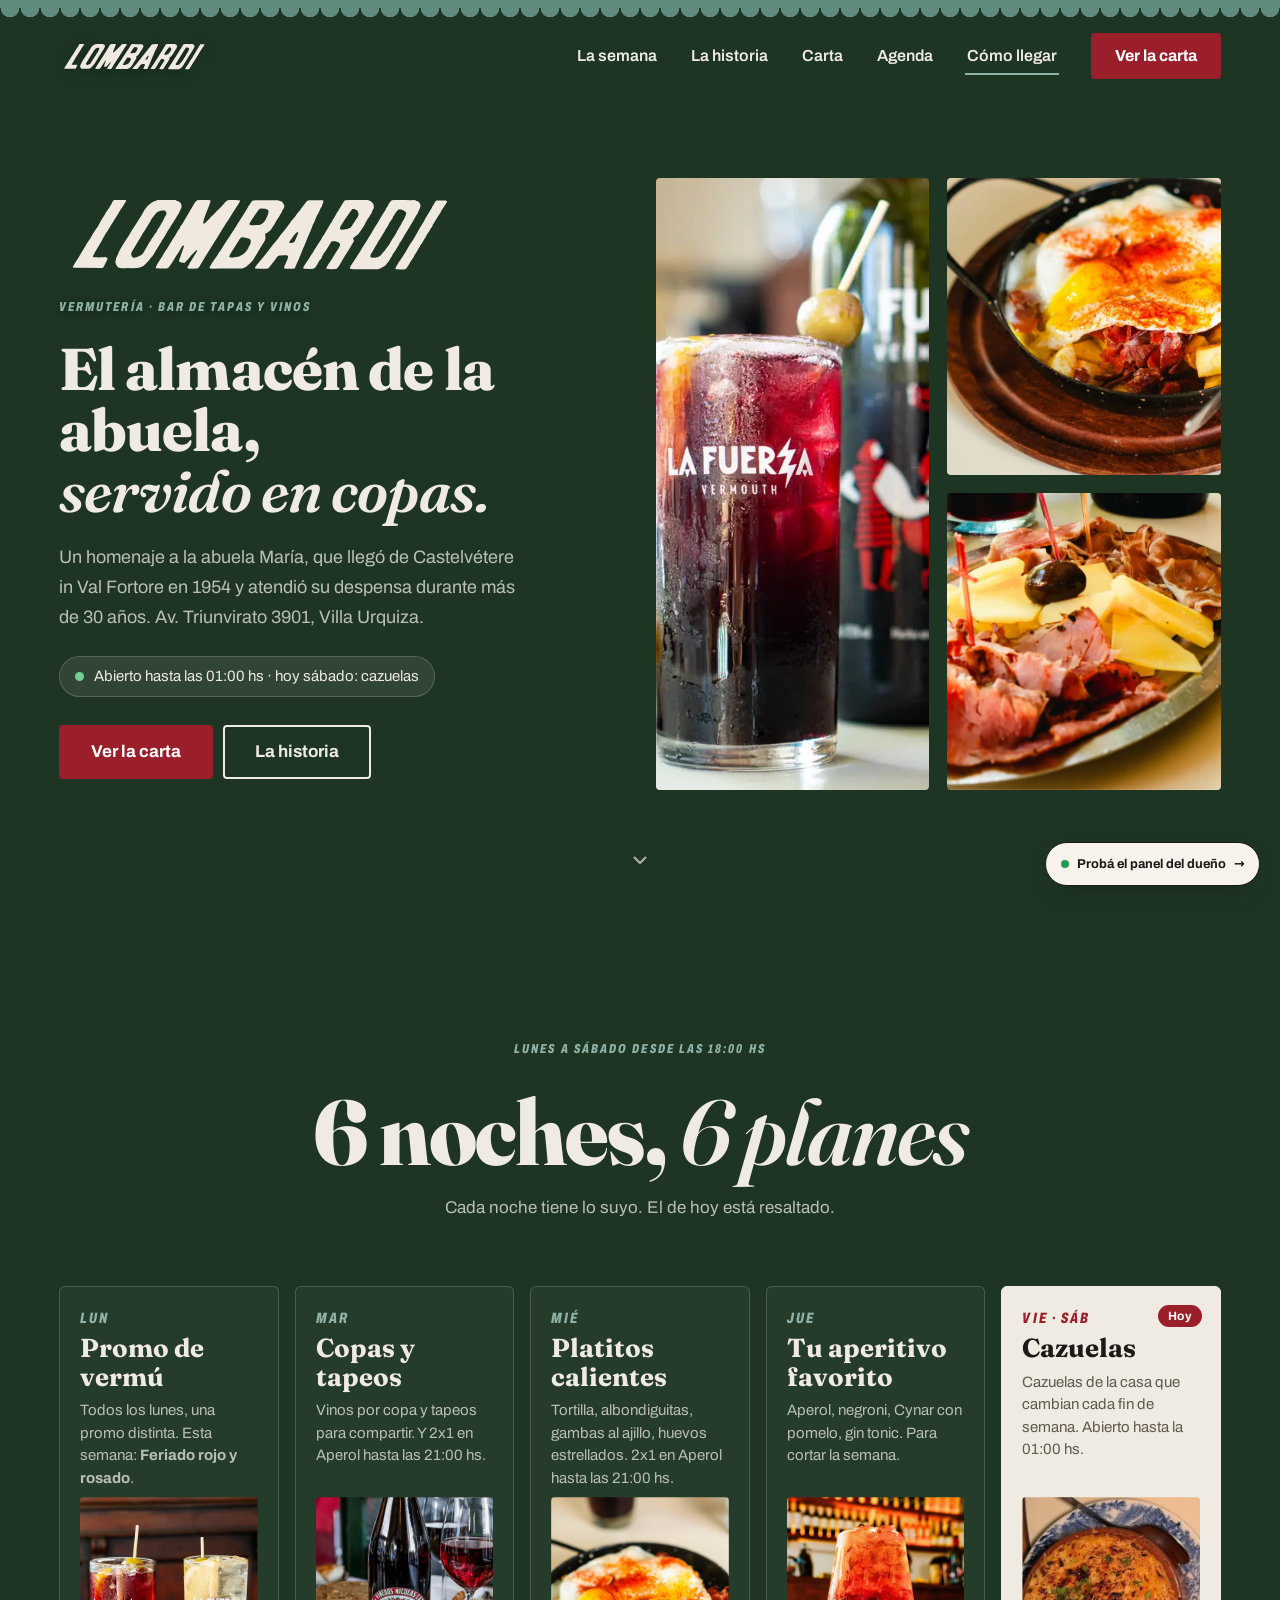
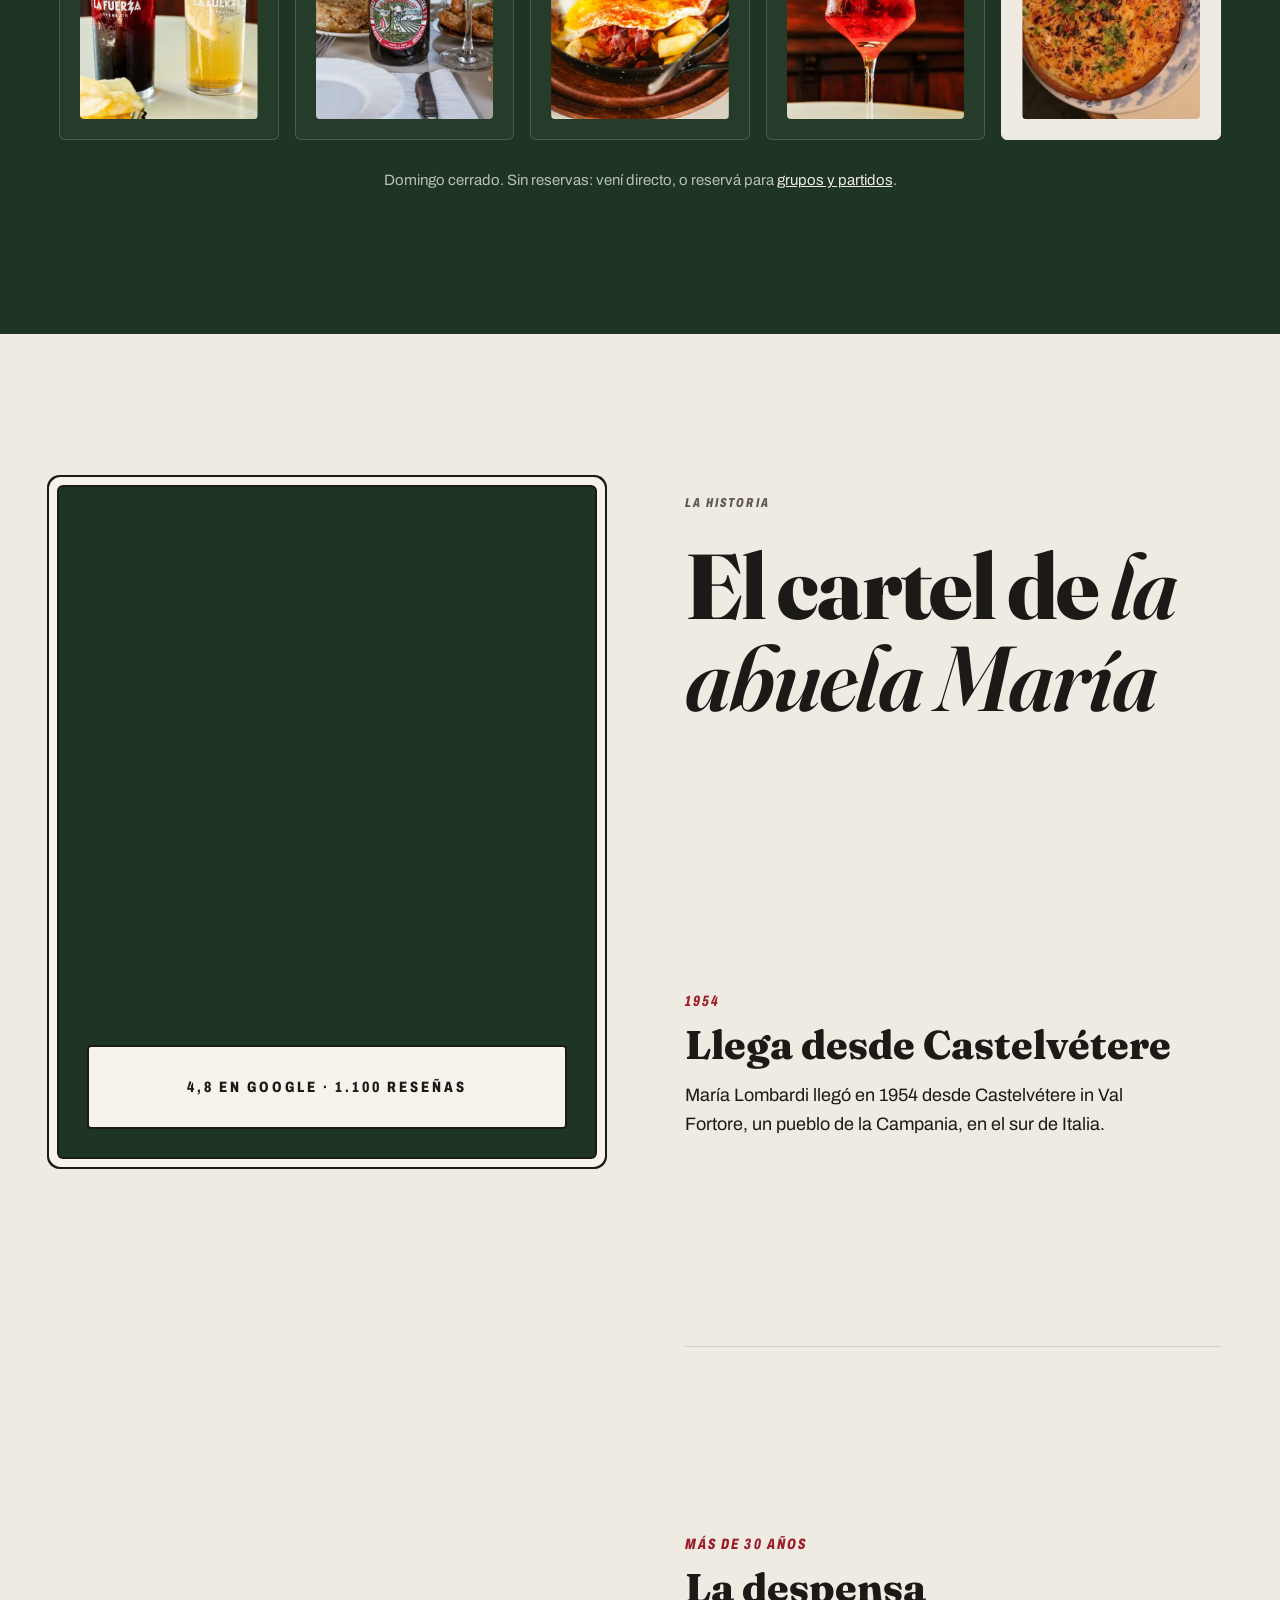
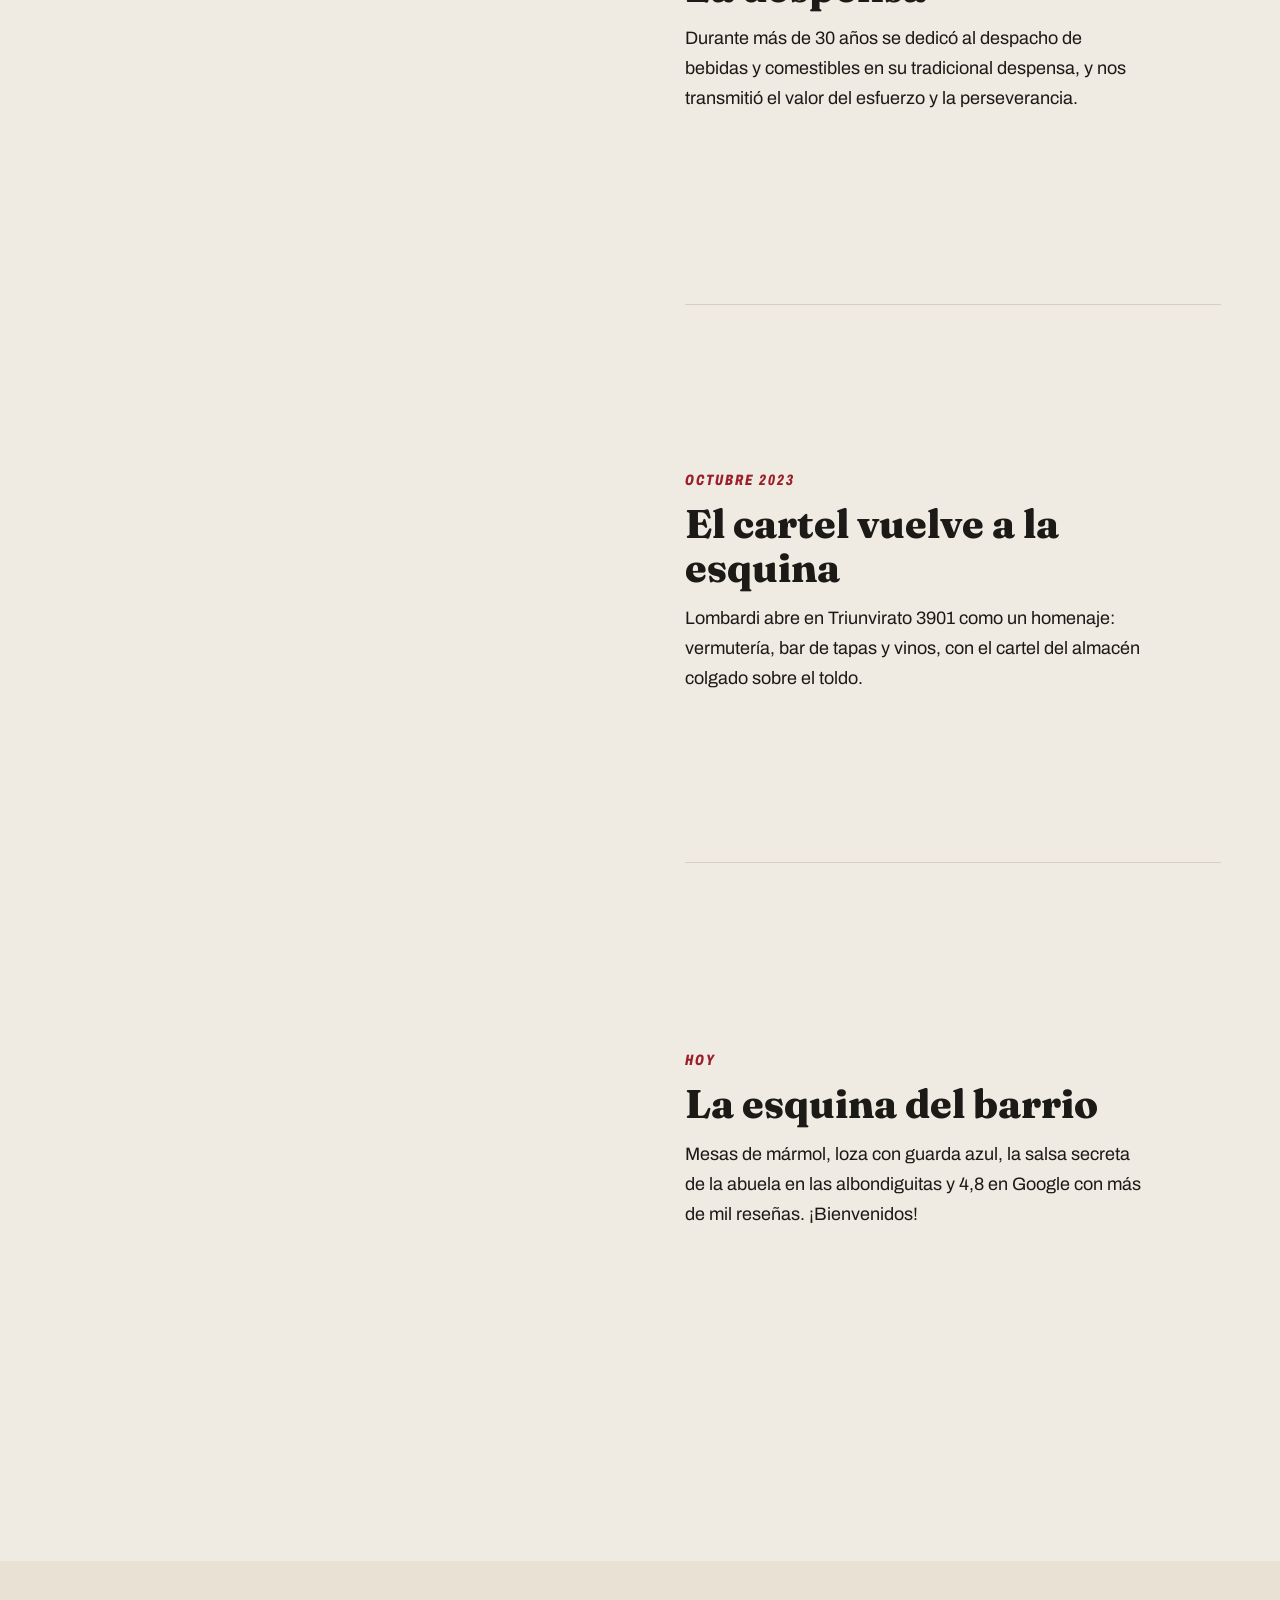
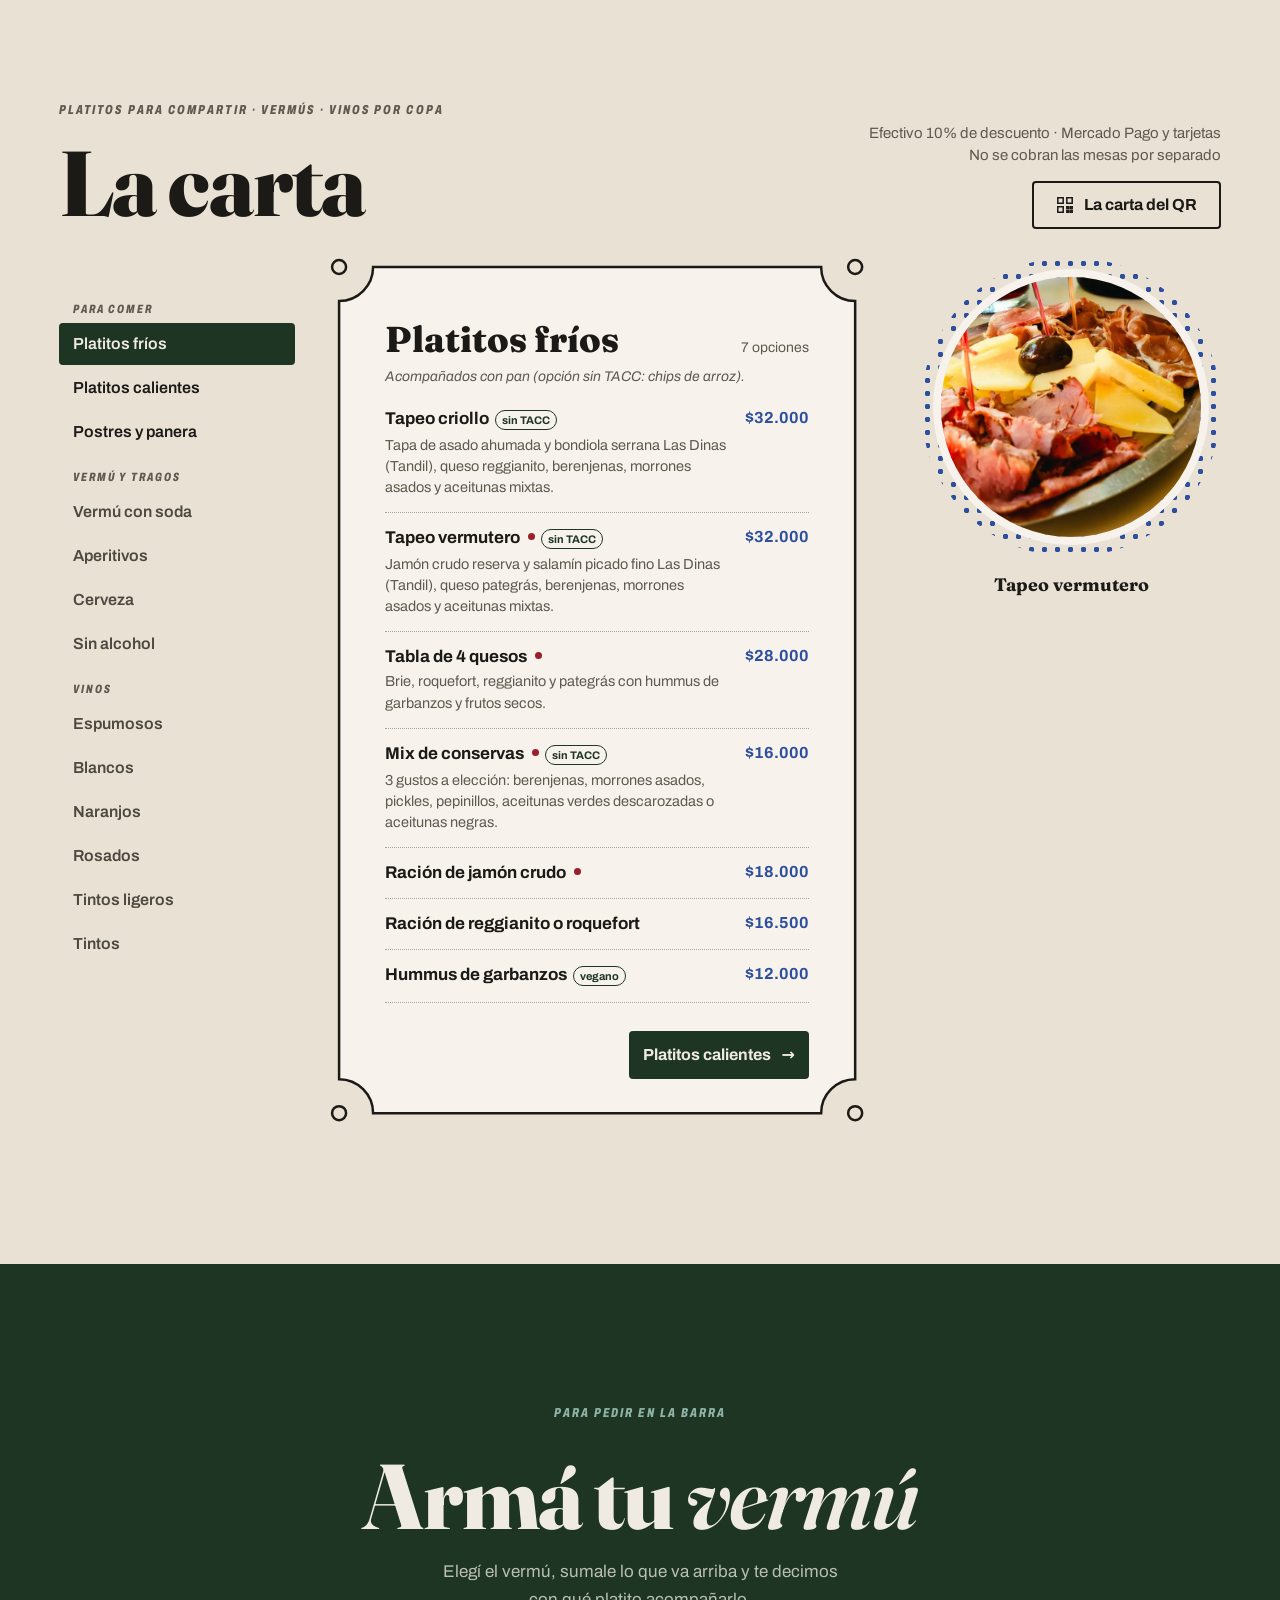
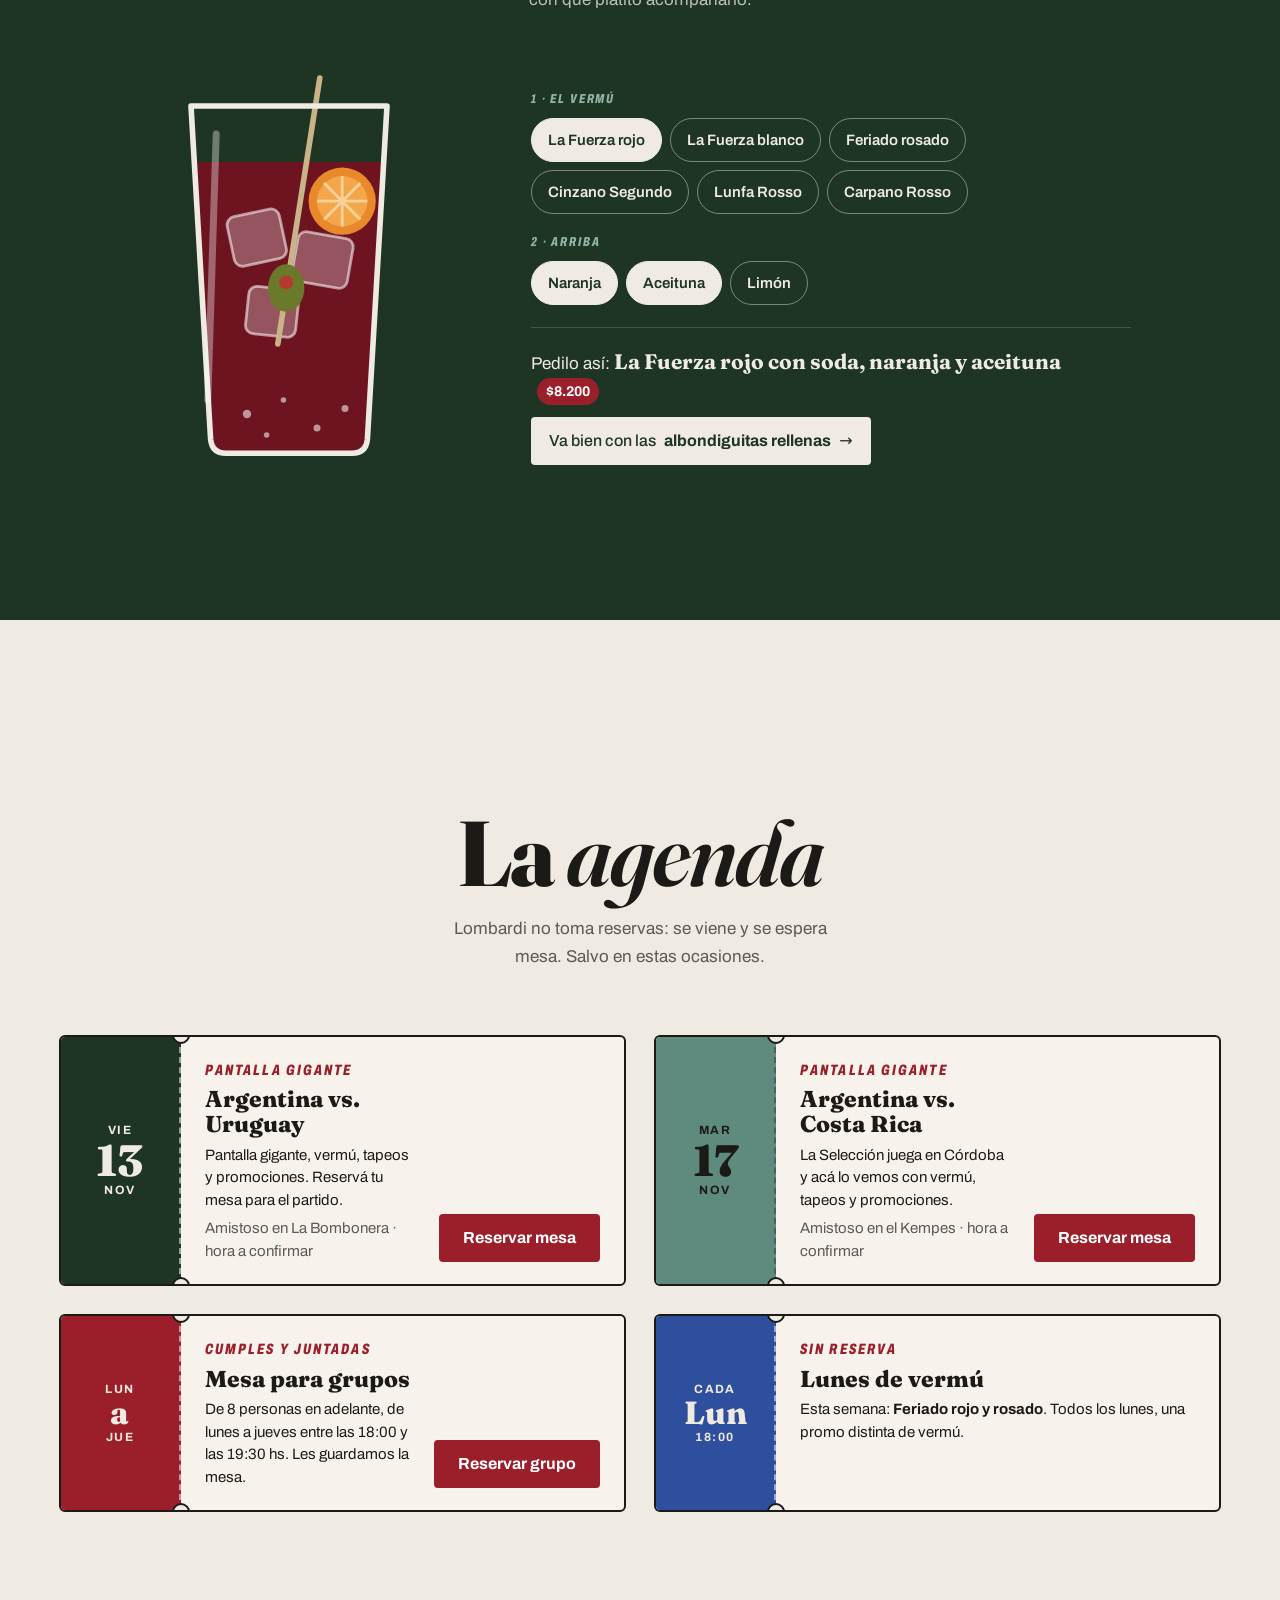
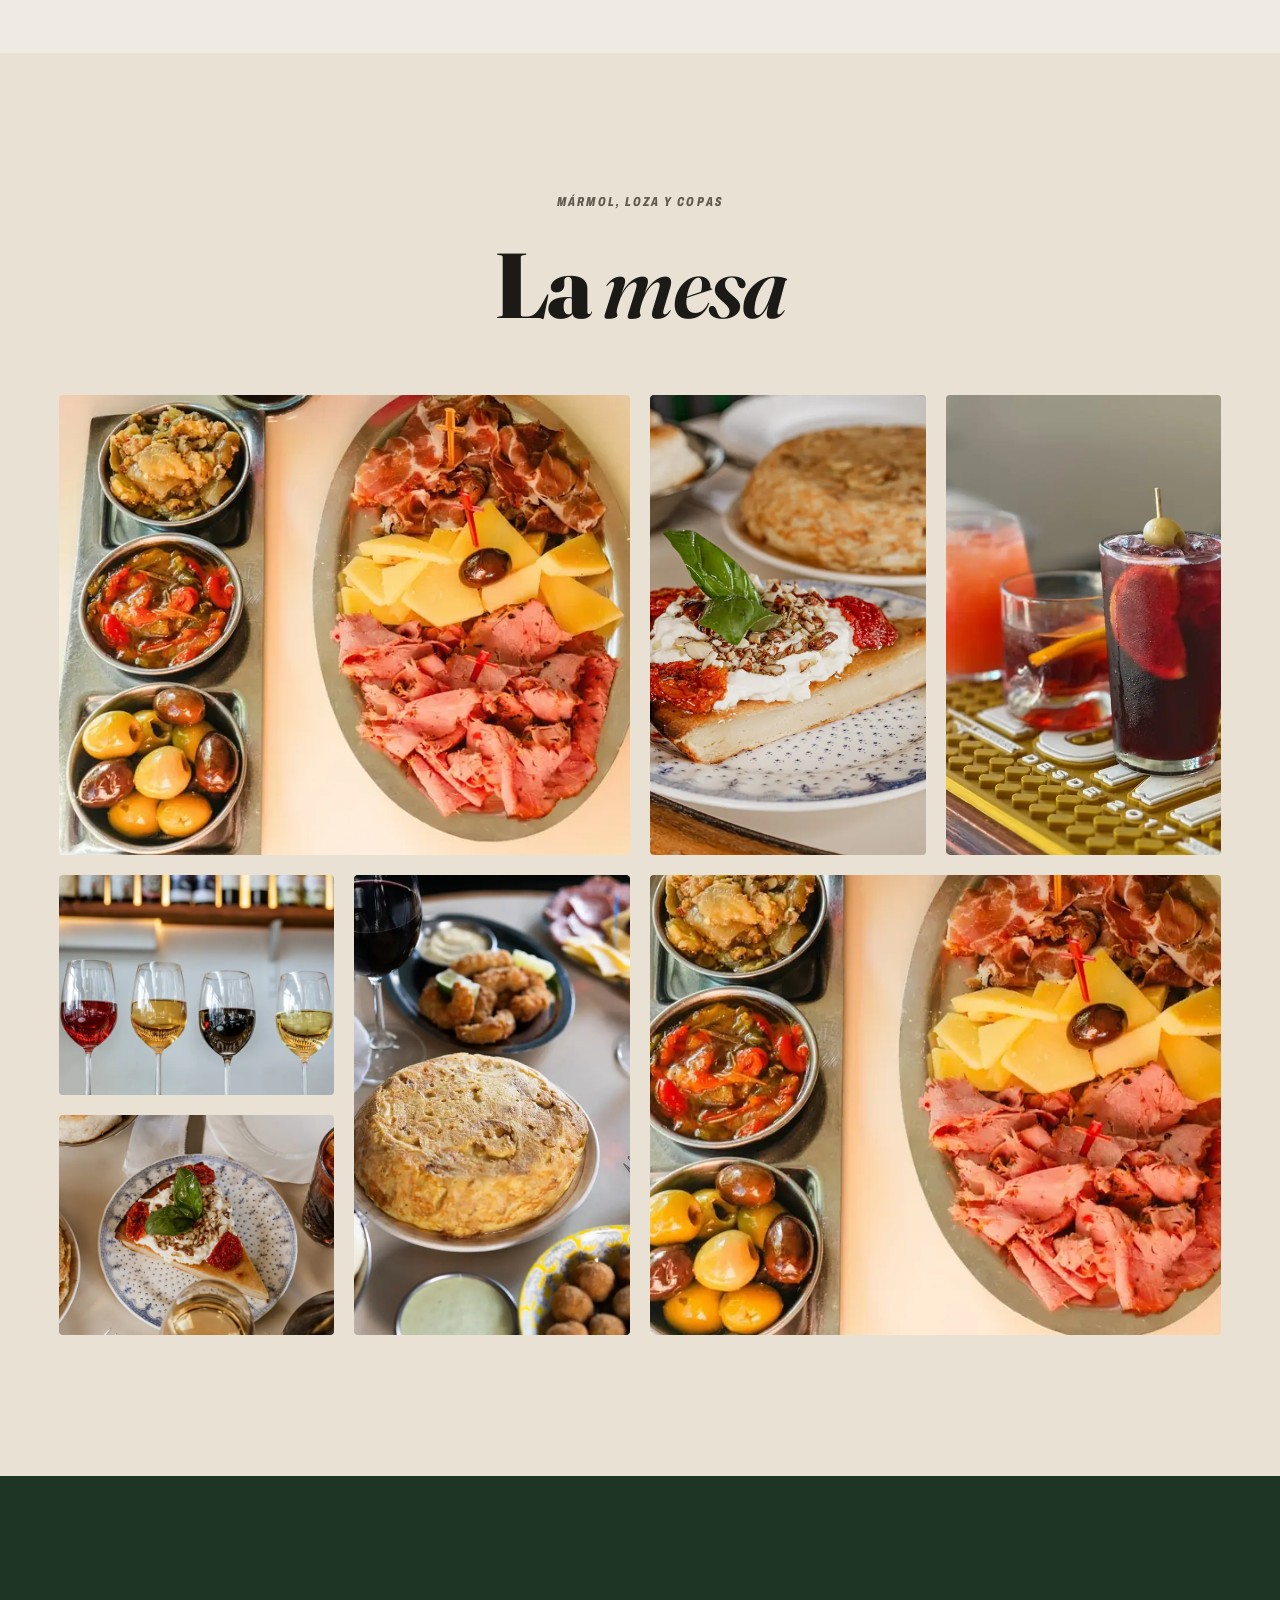
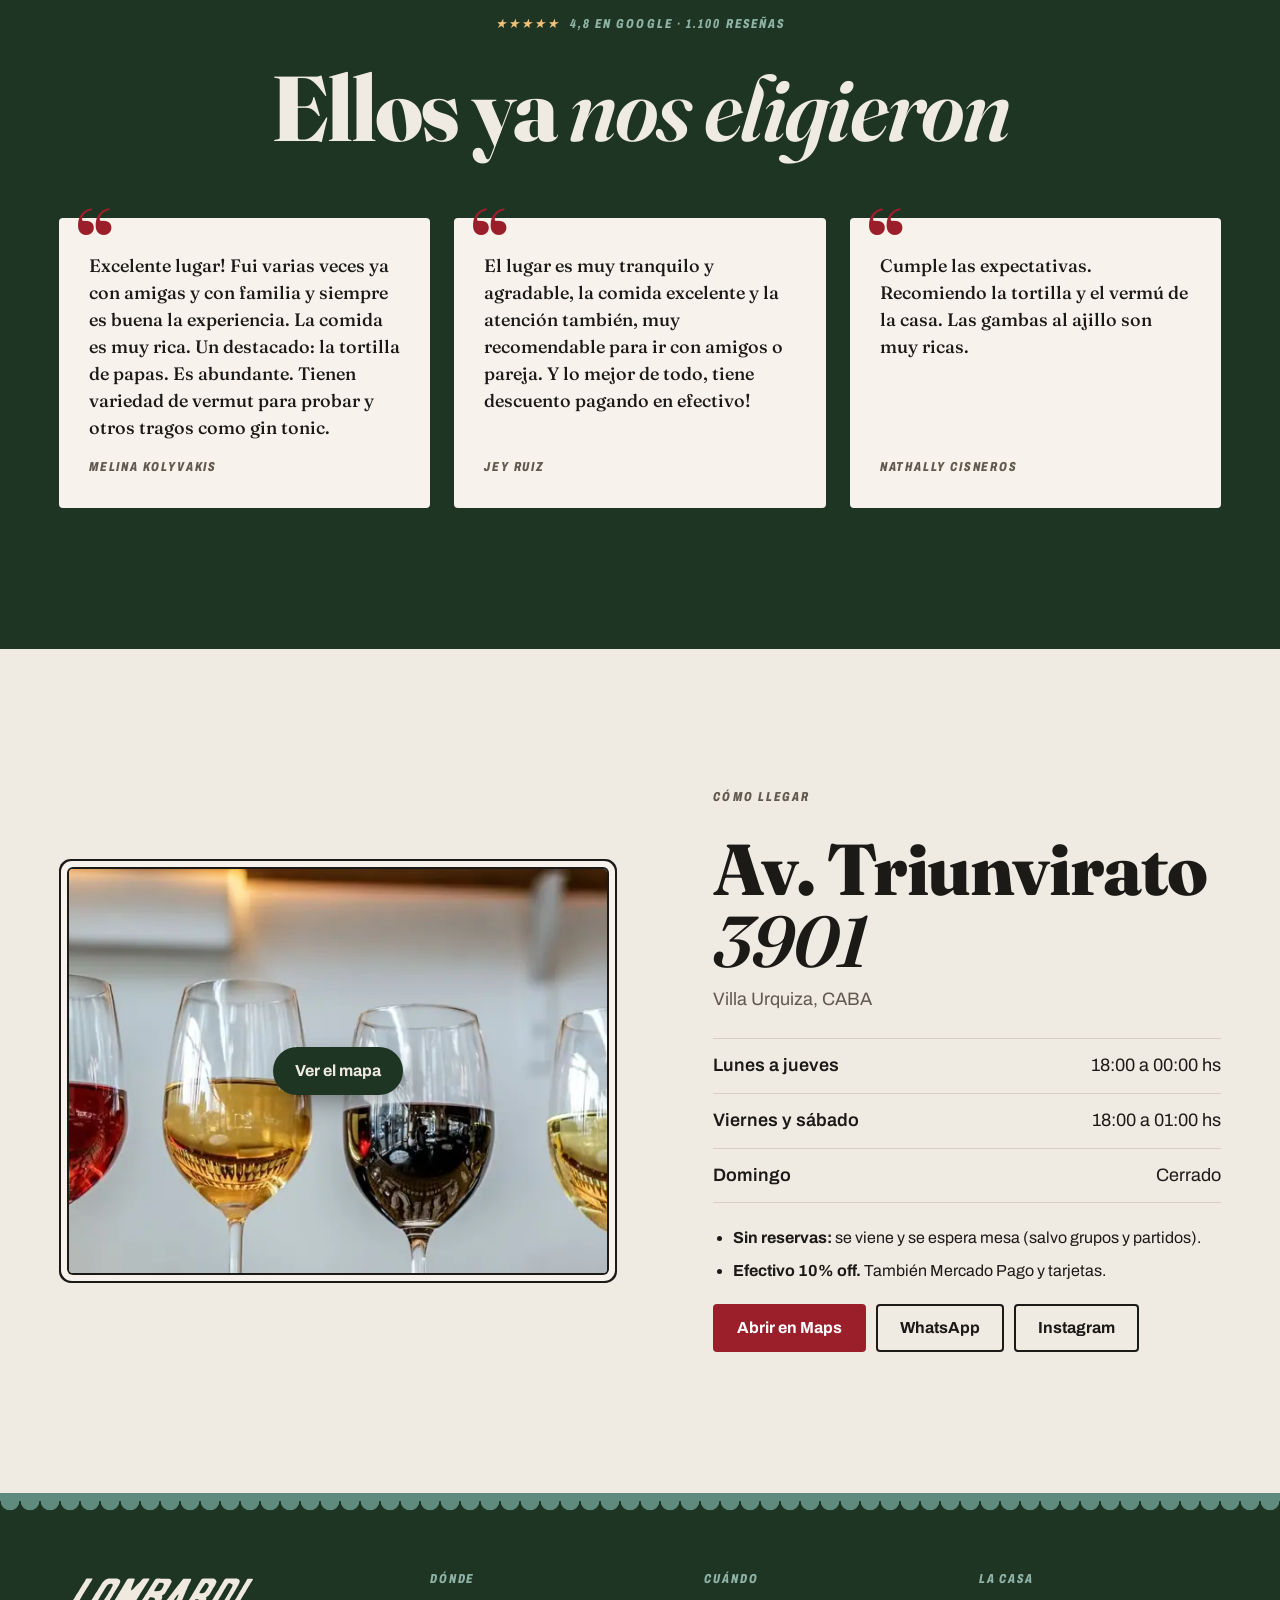
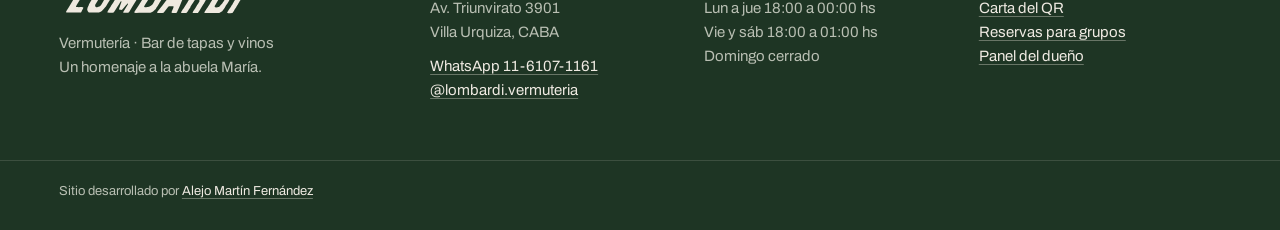
==== index.html @ 53273853 "Demo web Lombardi Vermutería: carta editable, reservas para grupos y partidos, panel Co-Authored-By:" ====
<!doctype html>
<html lang="es">
<head>
<meta charset="utf-8">
<meta name="viewport" content="width=device-width, initial-scale=1, viewport-fit=cover">
<title>Lombardi Vermutería · Vermú y tapas en Villa Urquiza</title>
<meta property="og:image" content="https://lombardi-vermuteria.vercel.app/img/og.jpg?v=1">
<meta property="og:image:width" content="1200">
<meta property="og:image:height" content="630">
<meta property="og:image:type" content="image/jpeg">
<meta property="og:image:alt" content="Lombardi Vermutería: la carta de la abuela, ahora a un toque">
<meta property="og:url" content="https://lombardi-vermuteria.vercel.app/">
<meta property="og:title" content="Lombardi Vermutería · Vermú y tapas en Villa Urquiza">
<meta property="og:description" content="La carta de platitos, vermús y vinos por copa, siempre actualizada. Av. Triunvirato 3901.">
<meta property="og:type" content="website">
<meta property="og:site_name" content="Lombardi Vermutería">
<meta property="og:locale" content="es_AR">
<meta name="twitter:card" content="summary_large_image">
<meta name="twitter:image" content="https://lombardi-vermuteria.vercel.app/img/og.jpg?v=1">
<meta name="description" content="Vermutería y bar de tapas en Villa Urquiza, homenaje al almacén de la abuela María. Vermú con soda, platitos para compartir y vinos por copa. Av. Triunvirato 3901.">
<meta name="theme-color" content="#1E3524">
<link rel="icon" href="img/favicon.png">
<link rel="apple-touch-icon" href="img/apple-touch-icon.png">
<script>
  // Intro: la clase va antes de pintar para que no haya parpadeo. Sin JS o con reduced-motion no hay intro.
  (function(){var d=document.documentElement;d.classList.add('js');try{if(!matchMedia('(prefers-reduced-motion: reduce)').matches&&!/[?&]sinintro/.test(location.search))d.classList.add('con-intro')}catch(e){}})();
</script>
<link rel="preload" href="fonts/fraunces-latin-standard-normal.woff2" as="font" type="font/woff2" crossorigin>
<link rel="preload" href="fonts/archivo-latin-standard-normal.woff2" as="font" type="font/woff2" crossorigin>
<link rel="preload" as="image" href="img/hero-vermu-900.webp" imagesrcset="img/hero-vermu-640.webp 640w, img/hero-vermu-900.webp 900w, img/hero-vermu-1350.webp 1350w" imagesizes="(min-width:1100px) 34vw, 100vw" fetchpriority="high">
<link rel="stylesheet" href="css/fonts.css?v=1" data-kit-fonts>
<link rel="stylesheet" href="kit/kit.css?v=1">
<link rel="stylesheet" href="css/style.css?v=1">
</head>
<body>

<div class="intro" id="intro" aria-hidden="true">
  <div class="intro__toldo"><span class="intro__ondas"></span></div>
  <div class="intro__placa">
    <svg class="intro__marco" viewBox="0 0 600 260" preserveAspectRatio="none" aria-hidden="true"><path pathLength="1" d="M52 14 H548 A40 40 0 0 0 588 54 V206 A40 40 0 0 0 548 246 H52 A40 40 0 0 0 12 206 V54 A40 40 0 0 0 52 14 Z"/></svg>
    <span class="intro__rot">Vermutería</span>
    <span class="intro__logo"><img src="img/logo-tinta.svg" alt="" width="1080" height="240"></span>
    <span class="intro__rot">Bar de tapas y vinos</span>
  </div>
</div>

<header class="barra" id="barra">
  <div class="barra__toldo" aria-hidden="true"></div>
  <div class="barra__in">
    <a class="barra__logo" href="#inicio" aria-label="Lombardi, ir al inicio"><img src="img/logo-crema.svg" alt="Lombardi" width="1080" height="240"></a>
    <nav class="barra__nav" aria-label="Secciones">
      <a href="#semana">La semana</a>
      <a href="#historia">La historia</a>
      <a href="#carta">Carta</a>
      <a href="#agenda">Agenda</a>
      <a href="#llegar">Cómo llegar</a>
    </nav>
    <a class="btn btn--vermu barra__cta" href="#carta">Ver la carta</a>
    <button class="barra__burger" type="button" aria-label="Abrir menú" aria-expanded="false" aria-controls="menu"><span></span><span></span><span></span></button>
  </div>
</header>

<div class="menu" id="menu" hidden>
  <nav class="menu__nav" aria-label="Menú">
    <a href="#semana">La semana</a>
    <a href="#historia">La historia</a>
    <a href="#carta">La carta</a>
    <a href="#vermu">Armá tu vermú</a>
    <a href="#agenda">Agenda</a>
    <a href="#llegar">Cómo llegar</a>
  </nav>
  <div class="menu__pie">
    <p class="menu__estado" data-estado>Lun a jue 18:00 a 00:00 hs · vie y sáb 18:00 a 01:00 hs</p>
    <a class="btn btn--crema" href="https://wa.me/5491161071161" target="_blank" rel="noopener">Escribinos por WhatsApp</a>
  </div>
</div>

<main id="main">

<!-- HERO -->
<section class="hero" id="inicio">
  <div class="hero__in">
    <div class="hero__texto">
      <img class="hero__logo" src="img/logo-crema.svg" alt="Lombardi" width="1080" height="240">
      <p class="rotulo hero__rot sube" style="--d:1">Vermutería · Bar de tapas y vinos</p>
      <h1 class="hero__tit"><span class="linea"><span>El almacén de la abuela,</span></span> <span class="linea"><span><i>servido en copas.</i></span></span></h1>
      <p class="hero__bajada sube" style="--d:4">Un homenaje a la abuela María, que llegó de <span class="solo-cel">Italia</span><span class="solo-desk">Castelvétere in Val Fortore</span> en 1954<span class="solo-desk"> y atendió su despensa durante más de 30 años</span>. Av. Triunvirato 3901, Villa Urquiza.</p>
      <p class="hero__hoy sube" style="--d:5"><span class="punto" data-punto></span><span data-hoy>Lun a sáb desde las 18:00 hs · sin reservas</span></p>
      <div class="hero__ctas sube" style="--d:6">
        <a class="btn btn--vermu btn--big" href="#carta">Ver la carta</a>
        <a class="btn btn--linea-crema btn--big" href="#historia">La historia</a>
      </div>
    </div>
    <div class="hero__fotos">
      <figure class="hero__f hero__f--1"><img src="img/hero-vermu-900.webp" srcset="img/hero-vermu-640.webp 640w, img/hero-vermu-900.webp 900w, img/hero-vermu-1350.webp 1350w" sizes="(min-width:1100px) 34vw, 100vw" alt="Vaso de vermú La Fuerza con soda, naranja y aceituna, junto a su botella" width="1350" height="1688" fetchpriority="high" decoding="async"></figure>
      <figure class="hero__f hero__f--2"><img src="img/hero-huevos-640.webp" srcset="img/hero-huevos-640.webp 640w, img/hero-huevos-1000.webp 1000w" sizes="24vw" alt="Huevos estrellados con jamón crudo y pimentón" width="1000" height="1250" decoding="async"></figure>
      <figure class="hero__f hero__f--3"><img src="img/hero-tapeo-640.webp" srcset="img/hero-tapeo-640.webp 640w, img/hero-tapeo-1000.webp 1000w" sizes="24vw" alt="Tapeo vermutero con jamón crudo, salamín y quesos" width="1000" height="1000" decoding="async"></figure>
    </div>
  </div>
  <a class="hero__baja" href="#semana" aria-label="Bajar a La semana"><svg viewBox="0 0 24 24" aria-hidden="true"><path d="M6 9l6 6 6-6"/></svg></a>
</section>

<!-- LA SEMANA -->
<section class="sec semana" id="semana" aria-labelledby="t-semana">
  <div class="cont">
    <header class="sec__cab">
      <p class="rotulo rotulo--toldo aparece">Lunes a sábado desde las 18:00 hs</p>
      <h2 class="tit aparece" id="t-semana">6 noches, <i>6 planes</i></h2>
      <p class="sec__bajada aparece">Cada noche tiene lo suyo. El de hoy está resaltado.</p>
    </header>
    <div class="pizarra aparece" data-pizarra>
      <article class="dia" data-dia="lun" tabindex="0">
        <span class="dia__n">Lun</span>
        <h3 class="dia__p">Promo de vermú</h3>
        <p class="dia__d">Todos los lunes, una promo distinta. Esta semana: <b data-kit-destacado="promo.vermu">Feriado rojo y rosado</b>.</p>
        <figure class="dia__f"><img src="img/sem-lun-480.webp" srcset="img/sem-lun-480.webp 480w, img/sem-lun-800.webp 800w" sizes="(min-width:1100px) 18vw, 70vw" alt="Vermú La Fuerza rojo y blanco" width="800" height="1000" loading="lazy" decoding="async"></figure>
      </article>
      <article class="dia" data-dia="mar" tabindex="0">
        <span class="dia__n">Mar</span>
        <h3 class="dia__p">Copas y tapeos</h3>
        <p class="dia__d">Vinos por copa y tapeos para compartir. Y 2x1 en Aperol hasta las 21:00 hs.</p>
        <figure class="dia__f"><img src="img/sem-mar-480.webp" srcset="img/sem-mar-480.webp 480w, img/sem-mar-800.webp 800w" sizes="(min-width:1100px) 18vw, 70vw" alt="Copa de vino tinto en la mesa" width="800" height="1000" loading="lazy" decoding="async"></figure>
      </article>
      <article class="dia" data-dia="mie" tabindex="0">
        <span class="dia__n">Mié</span>
        <h3 class="dia__p">Platitos calientes</h3>
        <p class="dia__d">Tortilla, albondiguitas, gambas al ajillo, huevos estrellados. 2x1 en Aperol hasta las 21:00 hs.</p>
        <figure class="dia__f"><img src="img/sem-mie-480.webp" srcset="img/sem-mie-480.webp 480w, img/sem-mie-800.webp 800w" sizes="(min-width:1100px) 18vw, 70vw" alt="Huevos estrellados con pimentón en cazuela" width="800" height="1000" loading="lazy" decoding="async"></figure>
      </article>
      <article class="dia" data-dia="jue" tabindex="0">
        <span class="dia__n">Jue</span>
        <h3 class="dia__p">Tu aperitivo favorito</h3>
        <p class="dia__d">Aperol, negroni, Cynar con pomelo, gin tonic. Para cortar la semana.</p>
        <figure class="dia__f"><img src="img/sem-jue-480.webp" srcset="img/sem-jue-480.webp 480w, img/sem-jue-800.webp 800w" sizes="(min-width:1100px) 18vw, 70vw" alt="Aperol spritz con la barra de fondo" width="800" height="1000" loading="lazy" decoding="async"></figure>
      </article>
      <article class="dia dia--doble" data-dia="vie sab" tabindex="0">
        <span class="dia__n">Vie · Sáb</span>
        <h3 class="dia__p">Cazuelas</h3>
        <p class="dia__d">Cazuelas de la casa que cambian cada fin de semana. Abierto hasta la 01:00 hs.</p>
        <figure class="dia__f"><img src="img/sem-fin-480.webp" srcset="img/sem-fin-480.webp 480w, img/sem-fin-560.webp 560w" sizes="(min-width:1100px) 18vw, 70vw" alt="Cazuela gratinada en plato de loza con guarda azul" width="560" height="560" loading="lazy" decoding="async"></figure>
      </article>
    </div>
    <p class="semana__pie aparece">Domingo cerrado. Sin reservas: vení directo, o reservá para <a href="#agenda">grupos y partidos</a>.</p>
  </div>
</section>

<!-- LA HISTORIA -->
<section class="sec historia" id="historia" aria-labelledby="t-historia">
  <div class="cont historia__in">
    <div class="historia__fig" aria-hidden="true">
      <div class="hfig" data-hfig="0">
        <div class="hfig__capa hfig__capa--mapa is-on" data-capa="0">
          <span class="hfig__año">1954</span>
          <span class="hfig__ruta"><b>Castelvétere in Val Fortore</b><svg viewBox="0 0 220 40"><path d="M6 30 C70 0 150 0 214 26" /><circle cx="6" cy="30" r="5"/><circle cx="214" cy="26" r="5"/></svg><b>Buenos Aires</b></span>
        </div>
        <div class="hfig__capa" data-capa="1"><img src="img/p-conservas-640.webp" alt="" width="640" height="800" loading="lazy" decoding="async"></div>
        <div class="hfig__capa" data-capa="2"><img src="img/cartel-640.webp" alt="" width="640" height="1136" loading="lazy" decoding="async"></div>
        <div class="hfig__capa" data-capa="3"><img src="img/mesa-carta-720.webp" alt="" width="616" height="700" loading="lazy" decoding="async"></div>
        <div class="hfig__placa">
          <span class="hfig__txt is-on" data-placa="0">Italia · Campania</span>
          <span class="hfig__txt" data-placa="1">Despacho de bebidas y comestibles</span>
          <span class="hfig__txt hfig__txt--logo" data-placa="2"><img src="img/logo-tinta.svg" alt="" width="1080" height="240"></span>
          <span class="hfig__txt" data-placa="3">4,8 en Google · 1.100 reseñas</span>
        </div>
      </div>
    </div>
    <div class="historia__txt">
      <header class="sec__cab sec__cab--izq">
        <p class="rotulo aparece">La historia</p>
        <h2 class="tit aparece" id="t-historia">El cartel de <i>la abuela María</i></h2>
      </header>
      <ol class="capitulos">
        <li class="cap" data-cap="0">
          <figure class="cap__f cap__f--mapa"><span class="hfig__año">1954</span><span class="cap__ruta">Castelvétere in Val Fortore → Buenos Aires</span></figure>
          <span class="cap__año">1954</span>
          <h3>Llega desde Castelvétere</h3>
          <p>María Lombardi llegó en 1954 desde Castelvétere in Val Fortore, un pueblo de la Campania, en el sur de Italia.</p>
        </li>
        <li class="cap" data-cap="1">
          <figure class="cap__f"><img src="img/p-conservas-640.webp" alt="Conservas de la casa en platitos" width="640" height="800" loading="lazy" decoding="async"></figure>
          <span class="cap__año">Más de 30 años</span>
          <h3>La despensa</h3>
          <p>Durante más de 30 años se dedicó al despacho de bebidas y comestibles en su tradicional despensa, y nos transmitió el valor del esfuerzo y la perseverancia.</p>
        </li>
        <li class="cap" data-cap="2">
          <figure class="cap__f"><img src="img/cartel-640.webp" alt="El cartel de Lombardi sobre el toldo verde de la esquina" width="640" height="1136" loading="lazy" decoding="async"></figure>
          <span class="cap__año">Octubre 2023</span>
          <h3>El cartel vuelve a la esquina</h3>
          <p>Lombardi abre en Triunvirato 3901 como un homenaje: vermutería, bar de tapas y vinos, con el cartel del almacén colgado sobre el toldo.</p>
        </li>
        <li class="cap" data-cap="3">
          <figure class="cap__f"><img src="img/mesa-carta-720.webp" alt="Mesa de mármol junto a la ventana, con la carta y una vela" width="616" height="700" loading="lazy" decoding="async"></figure>
          <span class="cap__año">Hoy</span>
          <h3>La esquina del barrio</h3>
          <p>Mesas de mármol, loza con guarda azul, la salsa secreta de la abuela en las albondiguitas y 4,8 en Google con más de mil reseñas. ¡Bienvenidos!</p>
        </li>
      </ol>
    </div>
  </div>
</section>

<!-- CARTA -->
<section class="sec carta" id="carta" aria-labelledby="t-carta">
  <div class="cont">
    <header class="carta__cab">
      <div>
        <p class="rotulo aparece">Platitos para compartir · vermús · vinos por copa</p>
        <h2 class="tit aparece" id="t-carta">La carta</h2>
      </div>
      <div class="carta__info aparece">
        <p>Efectivo 10% de descuento · Mercado Pago y tarjetas<br>No se cobran las mesas por separado</p>
        <a class="btn btn--linea" href="carta/"><svg viewBox="0 0 20 20" aria-hidden="true"><path d="M2 2h6v6H2zM12 2h6v6h-6zM2 12h6v6H2zM12 12h2v2h-2zM16 12h2v2h-2zM12 16h2v2h-2zM16 16h2v2h-2z"/></svg>La carta del QR</a>
      </div>
    </header>
    <div class="carta__grupos" role="tablist" aria-label="Partes de la carta" data-grupos>
      <button type="button" role="tab" class="grupo is-on" data-grupo="comer" aria-selected="true">Para comer</button>
      <button type="button" role="tab" class="grupo" data-grupo="tomar" aria-selected="false">Vermú y tragos</button>
      <button type="button" role="tab" class="grupo" data-grupo="vinos" aria-selected="false">Vinos</button>
    </div>
    <div class="carta__cuerpo">
      <div class="carta__placa">
        <svg class="placa-marco" aria-hidden="true"><rect width="100%" height="100%"/></svg>
        <div id="la-carta" data-kit="carta" data-kit-pedir="false"></div>
        <nav class="carta__pasos" aria-label="Secciones de la carta">
          <button type="button" class="btn btn--linea" data-paso="-1">← <span>Anterior</span></button>
          <button type="button" class="btn btn--botella" data-paso="1"><span>Siguiente</span> →</button>
        </nav>
      </div>
      <figure class="carta__foto" aria-hidden="true">
        <div class="carta__plato"><img data-foto src="img/p-provoleta-640.webp" alt="" width="640" height="800"></div>
        <figcaption data-foto-cap>Provoleta Lombardi</figcaption>
      </figure>
    </div>
  </div>
</section>

<!-- ARMÁ TU VERMÚ -->
<section class="sec vermu" id="vermu" aria-labelledby="t-vermu">
  <div class="cont vermu__in">
    <header class="sec__cab">
      <p class="rotulo rotulo--toldo aparece">Para pedir en la barra</p>
      <h2 class="tit aparece" id="t-vermu">Armá tu <i>vermú</i></h2>
      <p class="sec__bajada aparece">Elegí el vermú, sumale lo que va arriba y te decimos con qué platito acompañarlo.</p>
    </header>
    <div class="vermu__juego aparece">
      <div class="vaso" data-vaso>
        <svg viewBox="0 0 200 280" class="vaso__svg" aria-hidden="true">
          <defs><clipPath id="vasoClip"><path d="M30 20 L170 20 L156 258 Q155 268 145 268 L55 268 Q45 268 44 258 Z"/></clipPath></defs>
          <g clip-path="url(#vasoClip)">
            <rect class="vaso__liq" x="0" y="60" width="200" height="220"/>
            <rect class="vaso__soda" x="0" y="60" width="200" height="40"/>
            <g class="vaso__hielo"><rect x="58" y="96" width="38" height="36" rx="6" transform="rotate(-12 77 114)"/><rect x="104" y="112" width="40" height="36" rx="6" transform="rotate(10 124 130)"/><rect x="70" y="150" width="36" height="34" rx="6" transform="rotate(6 88 167)"/></g>
            <g class="vaso__burbujas"><circle cx="70" cy="240" r="3"/><circle cx="120" cy="250" r="2.5"/><circle cx="96" cy="230" r="2"/><circle cx="140" cy="236" r="2.5"/><circle cx="84" cy="255" r="2"/></g>
            <g class="g g--naranja"><circle cx="138" cy="88" r="24" fill="#E8892B"/><circle cx="138" cy="88" r="18" fill="#F4A64A"/><path d="M138 70 V106 M120 88 H156 M125 75 L151 101 M151 75 L125 101" stroke="#F7D29A" stroke-width="2"/></g>
            <g class="g g--limon"><circle cx="62" cy="86" r="20" fill="#E9D35A"/><circle cx="62" cy="86" r="15" fill="#F3E58E"/><path d="M62 71 V101 M47 86 H77" stroke="#FBF3C4" stroke-width="2"/></g>
          </g>
          <g class="g g--aceituna"><line x1="122" y1="0" x2="92" y2="190" stroke="#C9B48A" stroke-width="4" stroke-linecap="round"/><ellipse cx="98" cy="150" rx="13" ry="17" fill="#6B7A2A"/><circle cx="98" cy="146" r="5" fill="#B5392F"/></g>
          <path class="vaso__borde" d="M30 20 L170 20 L156 258 Q155 268 145 268 L55 268 Q45 268 44 258 Z"/>
          <path class="vaso__brillo" d="M48 40 L42 230"/>
        </svg>
      </div>
      <div class="vermu__opc">
        <fieldset class="opc">
          <legend>1 · El vermú</legend>
          <div class="chips" data-opc="vermu">
            <button type="button" class="chip is-on" data-v="lafuerza-rojo" data-color="#6E1420" aria-pressed="true">La Fuerza rojo</button>
            <button type="button" class="chip" data-v="lafuerza-blanco" data-color="#D9C27A" aria-pressed="false">La Fuerza blanco</button>
            <button type="button" class="chip" data-v="feriado-rosado" data-color="#D86F75" aria-pressed="false">Feriado rosado</button>
            <button type="button" class="chip" data-v="cinzano-segundo" data-color="#7D1D22" aria-pressed="false">Cinzano Segundo</button>
            <button type="button" class="chip" data-v="lunfa-rosso" data-color="#5E1B1E" aria-pressed="false">Lunfa Rosso</button>
            <button type="button" class="chip" data-v="carpano" data-color="#4A1414" aria-pressed="false">Carpano Rosso</button>
          </div>
        </fieldset>
        <fieldset class="opc">
          <legend>2 · Arriba</legend>
          <div class="chips" data-opc="extra">
            <button type="button" class="chip is-on" data-x="naranja" aria-pressed="true">Naranja</button>
            <button type="button" class="chip is-on" data-x="aceituna" aria-pressed="true">Aceituna</button>
            <button type="button" class="chip" data-x="limon" aria-pressed="false">Limón</button>
          </div>
        </fieldset>
        <div class="vermu__res" aria-live="polite">
          <p class="vermu__pedido">Pedilo así: <b data-res-nombre>La Fuerza rojo con soda, naranja y aceituna</b> <span class="vermu__precio" data-res-precio>$8.200</span></p>
          <button type="button" class="vermu__tapa" data-res-tapa>Va bien con las <b>albondiguitas rellenas</b> <span aria-hidden="true">→</span></button>
        </div>
      </div>
    </div>
  </div>
</section>

<!-- AGENDA -->
<section class="sec agenda" id="agenda" aria-labelledby="t-agenda">
  <div class="cont">
    <header class="sec__cab">
      <p class="rotulo aparece">Partidos, promos y grupos</p>
      <h2 class="tit aparece" id="t-agenda">La <i>agenda</i></h2>
      <p class="sec__bajada aparece">Lombardi no toma reservas: se viene y se espera mesa. Salvo en estas ocasiones.</p>
    </header>
    <div class="tickets" data-tickets>
      <article class="ticket aparece">
        <div class="ticket__fecha ticket__fecha--botella"><span>Vie</span><b>13</b><span>Nov</span></div>
        <div class="ticket__cuerpo">
          <p class="ticket__tag">Pantalla gigante</p>
          <h3 data-kit-destacado="evento.titulo">Argentina vs. Uruguay</h3>
          <p data-kit-destacado="evento.detalle">Pantalla gigante, vermú, tapeos y promociones. Reservá tu mesa para el partido.</p>
          <p class="ticket__nota">Amistoso en La Bombonera · hora a confirmar</p>
        </div>
        <div class="ticket__accion"><button type="button" class="btn btn--vermu" data-kit-open="reservas" data-kit-fecha="2026-11-13" data-kit-personas="4">Reservar mesa</button></div>
      </article>
      <article class="ticket aparece">
        <div class="ticket__fecha ticket__fecha--toldo"><span>Mar</span><b>17</b><span>Nov</span></div>
        <div class="ticket__cuerpo">
          <p class="ticket__tag">Pantalla gigante</p>
          <h3>Argentina vs. Costa Rica</h3>
          <p>La Selección juega en Córdoba y acá lo vemos con vermú, tapeos y promociones.</p>
          <p class="ticket__nota">Amistoso en el Kempes · hora a confirmar</p>
        </div>
        <div class="ticket__accion"><button type="button" class="btn btn--vermu" data-kit-open="reservas" data-kit-fecha="2026-11-17" data-kit-personas="4">Reservar mesa</button></div>
      </article>
      <article class="ticket aparece">
        <div class="ticket__fecha ticket__fecha--vermu"><span>Lun</span><b>a</b><span>Jue</span></div>
        <div class="ticket__cuerpo">
          <p class="ticket__tag">Cumples y juntadas</p>
          <h3>Mesa para grupos</h3>
          <p>De 8 personas en adelante, de lunes a jueves entre las 18:00 y las 19:30 hs. Les guardamos la mesa.</p>
        </div>
        <div class="ticket__accion"><button type="button" class="btn btn--vermu" data-kit-open="reservas" data-kit-personas="8">Reservar grupo</button></div>
      </article>
      <article class="ticket aparece">
        <div class="ticket__fecha ticket__fecha--loza"><span>Cada</span><b>Lun</b><span>18:00</span></div>
        <div class="ticket__cuerpo">
          <p class="ticket__tag">Sin reserva</p>
          <h3>Lunes de vermú</h3>
          <p>Esta semana: <b data-kit-destacado="promo.vermu">Feriado rojo y rosado</b>. <span data-kit-destacado="promo.detalle">Todos los lunes, una promo distinta de vermú.</span></p>
        </div>
      </article>
    </div>
  </div>
</section>

<!-- GALERÍA -->
<section class="sec mesa" id="mesa" aria-labelledby="t-mesa">
  <div class="cont">
    <header class="sec__cab">
      <p class="rotulo aparece">Mármol, loza y copas</p>
      <h2 class="tit aparece" id="t-mesa">La <i>mesa</i></h2>
      <p class="sec__bajada aparece mesa__ayuda">Deslizá las fotos con el dedo.</p>
    </header>
    <div class="mazo" data-mazo>
      <figure class="foto"><img src="img/g-mesa1-640.webp" srcset="img/g-mesa1-640.webp 640w, img/g-mesa1-1000.webp 1000w" sizes="(min-width:1100px) 40vw, 80vw" alt="Mesa vista desde arriba con conservas, tapeo y vermú" width="1000" height="1000" loading="lazy" decoding="async"></figure>
      <figure class="foto"><img src="img/g-faina-640.webp" srcset="img/g-faina-640.webp 640w, img/g-faina-1000.webp 1000w" sizes="(min-width:1100px) 22vw, 80vw" alt="Fainá Castelvetere y tortilla de papa" width="1000" height="1250" loading="lazy" decoding="async"></figure>
      <figure class="foto"><img src="img/g-vermu-640.webp" srcset="img/g-vermu-640.webp 640w, img/g-vermu-1000.webp 1000w" sizes="(min-width:1100px) 22vw, 80vw" alt="Vermú con aceituna y naranja" width="1000" height="1250" loading="lazy" decoding="async"></figure>
      <figure class="foto"><img src="img/g-copas-640.webp" srcset="img/g-copas-640.webp 640w, img/g-copas-1000.webp 1000w" sizes="(min-width:1100px) 22vw, 80vw" alt="Copas de vino servidas en la barra" width="1000" height="1000" loading="lazy" decoding="async"></figure>
      <figure class="foto"><img src="img/g-tortilla-640.webp" srcset="img/g-tortilla-640.webp 640w, img/g-tortilla-1000.webp 1000w" sizes="(min-width:1100px) 22vw, 80vw" alt="Tortilla de papa en la mesa con olivas y vino" width="1000" height="1250" loading="lazy" decoding="async"></figure>
      <figure class="foto"><img src="img/g-mesa2-640.webp" srcset="img/g-mesa2-640.webp 640w, img/g-mesa2-1000.webp 1000w" sizes="(min-width:1100px) 40vw, 80vw" alt="Tapeo con quesos, jamón y conservas sobre la mesa de mármol" width="1000" height="1004" loading="lazy" decoding="async"></figure>
      <figure class="foto"><img src="img/loza-640.webp" srcset="img/loza-640.webp 640w, img/loza-1000.webp 1000w" sizes="(min-width:1100px) 22vw, 80vw" alt="Fainá en plato de loza con guarda azul" width="1000" height="1250" loading="lazy" decoding="async"></figure>
    </div>
  </div>
</section>

<!-- RESEÑAS -->
<section class="sec resenas" aria-labelledby="t-resenas">
  <div class="cont">
    <header class="sec__cab">
      <p class="rotulo aparece"><span class="estrellas" aria-hidden="true">★★★★★</span> 4,8 en Google · 1.100 reseñas</p>
      <h2 class="tit aparece" id="t-resenas">Ellos ya <i>nos eligieron</i></h2>
    </header>
    <div class="citas" data-citas>
      <blockquote class="cita aparece"><p>Excelente lugar! Fui varias veces ya con amigas y con familia y siempre es buena la experiencia. La comida es muy rica. Un destacado: la tortilla de papas. Es abundante. Tienen variedad de vermut para probar y otros tragos como gin tonic.</p><footer>Melina Kolyvakis</footer></blockquote>
      <blockquote class="cita aparece"><p>El lugar es muy tranquilo y agradable, la comida excelente y la atención también, muy recomendable para ir con amigos o pareja. Y lo mejor de todo, tiene descuento pagando en efectivo!</p><footer>Jey Ruiz</footer></blockquote>
      <blockquote class="cita aparece"><p>Cumple las expectativas. Recomiendo la tortilla y el vermú de la casa. Las gambas al ajillo son muy ricas.</p><footer>Nathally Cisneros</footer></blockquote>
    </div>
  </div>
</section>

<!-- CÓMO LLEGAR -->
<section class="sec llegar" id="llegar" aria-labelledby="t-llegar">
  <div class="cont llegar__in">
    <div class="llegar__mapa aparece">
      <div class="mapa" data-mapa>
        <img src="img/copas-800.webp" srcset="img/copas-800.webp 800w, img/copas-1350.webp 1350w" sizes="(min-width:1100px) 50vw, 100vw" alt="Copas de vino rosado, blanco y tinto en la barra" width="1350" height="759" loading="lazy" decoding="async">
        <button type="button" class="mapa__btn" data-mapa-btn>Ver el mapa</button>
      </div>
    </div>
    <div class="llegar__txt">
      <p class="rotulo aparece">Cómo llegar</p>
      <h2 class="tit aparece" id="t-llegar">Av. Triunvirato <i>3901</i></h2>
      <p class="llegar__barrio aparece">Villa Urquiza, CABA</p>
      <dl class="horarios aparece">
        <div><dt>Lunes a jueves</dt><dd>18:00 a 00:00 hs</dd></div>
        <div><dt>Viernes y sábado</dt><dd>18:00 a 01:00 hs</dd></div>
        <div><dt>Domingo</dt><dd>Cerrado</dd></div>
      </dl>
      <ul class="llegar__notas aparece">
        <li><b>Sin reservas:</b> se viene y se espera mesa (salvo grupos y partidos).</li>
        <li><b>Efectivo 10% off.</b> También Mercado Pago y tarjetas.</li>
      </ul>
      <div class="llegar__btns aparece">
        <a class="btn btn--vermu" href="https://www.google.com/maps/search/?api=1&amp;query=Lombardi+Vermuteria+Av.+Triunvirato+3901+CABA" target="_blank" rel="noopener">Abrir en Maps</a>
        <a class="btn btn--linea" href="https://wa.me/5491161071161" target="_blank" rel="noopener">WhatsApp</a>
        <a class="btn btn--linea" href="https://instagram.com/lombardi.vermuteria" target="_blank" rel="noopener">Instagram</a>
      </div>
    </div>
  </div>
</section>

</main>

<footer class="pie">
  <div class="pie__toldo" aria-hidden="true"></div>
  <div class="cont pie__in">
    <div class="pie__marca">
      <img src="img/logo-crema.svg" alt="Lombardi" width="1080" height="240" loading="lazy">
      <p>Vermutería · Bar de tapas y vinos<br>Un homenaje a la abuela María.</p>
    </div>
    <div class="pie__col">
      <h3>Dónde</h3>
      <p>Av. Triunvirato 3901<br>Villa Urquiza, CABA</p>
      <p><a href="https://wa.me/5491161071161" target="_blank" rel="noopener">WhatsApp 11-6107-1161</a><br><a href="https://instagram.com/lombardi.vermuteria" target="_blank" rel="noopener">@lombardi.vermuteria</a></p>
    </div>
    <div class="pie__col">
      <h3>Cuándo</h3>
      <p>Lun a jue 18:00 a 00:00 hs<br>Vie y sáb 18:00 a 01:00 hs<br>Domingo cerrado</p>
    </div>
    <div class="pie__col">
      <h3>La casa</h3>
      <p><a href="carta/">Carta del QR</a><br><a href="#agenda">Reservas para grupos</a><br><a href="admin/">Panel del dueño</a></p>
    </div>
  </div>
  <p class="pie__credito">Sitio desarrollado por <a href="https://alejomfernandez.com.ar" target="_blank" rel="noopener">Alejo Martín Fernández</a></p>
</footer>

<script type="module" src="js/main.js?v=1"></script>
</body>
</html>
---- css/fonts.css ----
/* Fuentes propias (self-hosted): Fraunces para títulos, Archivo (con ancho variable) para texto y rótulos */
@font-face{font-family:'Fraunces';font-style:normal;font-display:swap;font-weight:100 900;src:url(../fonts/fraunces-latin-standard-normal.woff2) format('woff2')}
@font-face{font-family:'Fraunces';font-style:italic;font-display:swap;font-weight:100 900;src:url(../fonts/fraunces-latin-standard-italic.woff2) format('woff2')}
@font-face{font-family:'Archivo';font-style:normal;font-display:swap;font-weight:100 900;font-stretch:62% 125%;src:url(../fonts/archivo-latin-standard-normal.woff2) format('woff2')}
@font-face{font-family:'Archivo';font-style:italic;font-display:swap;font-weight:100 900;font-stretch:62% 125%;src:url(../fonts/archivo-latin-standard-italic.woff2) format('woff2')}
---- kit/kit.css ----
/* KIT DEMOS — estilos de módulos y popups.
   Todo sale de las variables --kit-* que arma core/theme.js desde cliente.json → marca.
   Cada demo puede pisar cualquier variable o clase .kit-* en su propio CSS. */

:root {
  --kit-bg: #fff; --kit-surface: #fff; --kit-text: #151515; --kit-muted: #666; --kit-primary: #111; --kit-on-primary: #fff;
  --kit-accent: #fc0; --kit-on-accent: #111; --kit-border: #ddd; --kit-ok: #1f9d55; --kit-warn: #d97706; --kit-danger: #d42a1d;
  --kit-font-head: inherit; --kit-font-body: inherit; --kit-head-case: uppercase;
  --kit-radius: 14px; --kit-radius-btn: 12px; --kit-border-w: 1.5px; --kit-shadow: 0 10px 30px -12px rgba(0,0,0,.35);
  --kit-ease: cubic-bezier(.2,.8,.2,1); --kit-z: 9000;
}
.kit-root, .kit-root *, .kit-root *::before, .kit-root *::after { box-sizing: border-box; }
.kit-root [hidden], .kit-root[hidden] { display: none !important; }
.kit-root { font-family: var(--kit-font-body); color: var(--kit-text); -webkit-tap-highlight-color: transparent; }
.kit-sr { position: absolute !important; width: 1px; height: 1px; overflow: hidden; clip: rect(0 0 0 0); white-space: nowrap; }
html.kit-lock { overflow: hidden; }
html.kit-lock body { overflow: hidden; touch-action: none; }

/* ---------- botones ---------- */
.kit-btn {
  appearance: none; display: inline-flex; align-items: center; justify-content: center; gap: .45em;
  min-height: 44px; padding: .7em 1.15em; border: var(--kit-border-w) solid var(--kit-primary); border-radius: var(--kit-radius-btn);
  background: var(--kit-primary); color: var(--kit-on-primary); font: 700 .95rem/1.1 var(--kit-font-body); text-decoration: none;
  cursor: pointer; transition: transform .15s var(--kit-ease), filter .15s, background .2s, box-shadow .2s; white-space: nowrap;
}
.kit-btn:hover { filter: brightness(1.08); }
.kit-btn:active { transform: translateY(1px) scale(.98); }
.kit-btn:focus-visible, .kit-chip:focus-visible, .kit-tab:focus-visible, .kit-add:focus-visible, .kit-x:focus-visible { outline: 3px solid var(--kit-accent); outline-offset: 2px; }
.kit-btn--ghost { background: var(--kit-surface); color: var(--kit-text); border-color: var(--kit-border); }
.kit-btn--danger { background: var(--kit-danger); border-color: var(--kit-danger); color: #fff; }
.kit-btn--danger-t { color: var(--kit-danger); }
.kit-btn--sm { min-height: 36px; padding: .45em .85em; font-size: .85rem; }
.kit-btn--big { min-height: 54px; font-size: 1.05rem; font-family: var(--kit-font-head); text-transform: var(--kit-head-case); letter-spacing: .02em; }
.kit-btn--block { width: 100%; }
.kit-btn[disabled] { opacity: .55; cursor: not-allowed; }
.kit-btn.is-loading { position: relative; color: transparent !important; }
.kit-btn.is-loading::after { content: ""; position: absolute; width: 20px; height: 20px; border: 2.5px solid var(--kit-on-primary); border-right-color: transparent; border-radius: 50%; animation: kit-spin .7s linear infinite; }
.kit-icon { appearance: none; width: 36px; height: 36px; display: inline-grid; place-items: center; border: var(--kit-border-w) solid var(--kit-border); border-radius: 10px; background: var(--kit-surface); color: var(--kit-text); cursor: pointer; font-size: 1rem; }
.kit-icon--danger { color: var(--kit-danger); }
.kit-icon[disabled] { opacity: .35; cursor: default; }
.kit-row { display: flex; gap: .6rem; flex-wrap: wrap; align-items: center; }
.kit-row--end { justify-content: flex-end; } .kit-row--center { justify-content: center; } .kit-row--between { justify-content: space-between; }
.kit-row--stack { flex-direction: column; align-items: stretch; }

/* ---------- badges / tags ---------- */
.kit-badge { display: inline-flex; align-items: center; gap: .3em; padding: .28em .6em; border-radius: 999px; font: 700 .72rem/1 var(--kit-font-body); letter-spacing: .02em; background: color-mix(in srgb, var(--kit-text) 9%, var(--kit-surface)); color: var(--kit-text); white-space: nowrap; }
.kit-badge--ok { background: color-mix(in srgb, var(--kit-ok) 16%, var(--kit-surface)); color: color-mix(in srgb, var(--kit-ok) 75%, #000); }
.kit-badge--warn { background: color-mix(in srgb, var(--kit-warn) 18%, var(--kit-surface)); color: color-mix(in srgb, var(--kit-warn) 70%, #000); }
.kit-badge--danger, .kit-badge--off { background: color-mix(in srgb, var(--kit-danger) 14%, var(--kit-surface)); color: color-mix(in srgb, var(--kit-danger) 80%, #000); }
.kit-badge--new { background: var(--kit-accent); color: var(--kit-on-accent); animation: kit-pulse 1.4s ease-in-out 3; }
.kit-tag { display: inline-grid; place-items: center; width: 1.15em; height: 1.15em; vertical-align: -.12em; margin-left: .15em; color: var(--kit-primary); }
.kit-tag svg { width: 100%; height: 100%; }
.kit-tag--txt { width: auto; height: auto; font-size: .7em; padding: .15em .45em; border-radius: 999px; background: var(--kit-accent); color: var(--kit-on-accent); }

/* ---------- carta ---------- */
.kit-carta { --kit-cols: 1; }
.kit-tabs { display: flex; gap: .5rem; overflow-x: auto; scrollbar-width: none; padding: 2px 2px 10px; margin-bottom: .5rem; scroll-snap-type: x proximity; }
.kit-tabs::-webkit-scrollbar { display: none; }
.kit-tab {
  appearance: none; flex: 0 0 auto; scroll-snap-align: start; min-height: 44px; padding: .55em 1.1em;
  border: var(--kit-border-w) solid var(--kit-text); border-radius: var(--kit-radius-btn); background: var(--kit-surface); color: var(--kit-text);
  font: 700 .95rem/1 var(--kit-font-head); text-transform: var(--kit-head-case); letter-spacing: .03em; cursor: pointer; transition: background .2s, color .2s, transform .15s;
}
.kit-tab.is-on { background: var(--kit-primary); border-color: var(--kit-primary); color: var(--kit-on-primary); }
.kit-carta__panel { display: grid; grid-template-columns: repeat(var(--kit-cols), minmax(0, 1fr)); gap: 0 2rem; }
.kit-item {
  display: grid; grid-template-columns: auto minmax(0, 1fr) auto; gap: .9rem; align-items: center; padding: 1rem 0;
  border-bottom: var(--kit-border-w) dashed var(--kit-border); min-width: 0;
  animation: kit-up .5s var(--kit-ease) both; animation-delay: calc(var(--i, 0) * 45ms);
}
.kit-item:not(:has(.kit-item__foto)) { grid-template-columns: minmax(0, 1fr) auto; }
.kit-item.is-off { opacity: .55; }
.kit-item__foto { width: 64px; height: 64px; object-fit: cover; border-radius: calc(var(--kit-radius) * .7); }
.kit-item__name { margin: 0 0 .25rem; font: 400 1.2rem/1.05 var(--kit-font-head); text-transform: var(--kit-head-case); }
.kit-item__n { margin-right: .5em; color: var(--kit-primary); }
.kit-item__desc { margin: 0; color: var(--kit-muted); font-size: .9rem; line-height: 1.4; }
.kit-item__side { display: flex; flex-direction: column; align-items: flex-end; gap: .45rem; }
.kit-price { font: 700 1.05rem/1 var(--kit-font-body); white-space: nowrap; }
.kit-price--na { font-size: .85rem; color: var(--kit-muted); font-weight: 600; }
.kit-add {
  appearance: none; min-height: 40px; padding: .45em .9em; border: var(--kit-border-w) solid var(--kit-primary); border-radius: var(--kit-radius-btn);
  background: var(--kit-surface); color: var(--kit-primary); font: 800 .85rem/1 var(--kit-font-body); cursor: pointer; white-space: nowrap;
  transition: background .2s, color .2s, transform .12s;
}
.kit-add:hover { background: var(--kit-primary); color: var(--kit-on-primary); }
.kit-add:active { transform: scale(.94); }
.kit-step { display: inline-flex; align-items: center; border: var(--kit-border-w) solid var(--kit-primary); border-radius: var(--kit-radius-btn); background: var(--kit-primary); color: var(--kit-on-primary); overflow: hidden; animation: kit-pop .25s var(--kit-ease); }
.kit-step button { appearance: none; width: 38px; height: 38px; border: 0; background: transparent; color: inherit; font: 800 1.15rem/1 var(--kit-font-body); cursor: pointer; }
.kit-step button:disabled { opacity: .35; cursor: default; }
.kit-step output { min-width: 1.6em; text-align: center; font-weight: 800; }
.kit-step--lg button { width: 46px; height: 46px; }
.kit-step--lg output { min-width: 2.2em; font-size: 1.15rem; }
@media (min-width: 900px) { .kit-carta { --kit-cols: 2; } }

/* ---------- botón flotante del carrito ---------- */
.kit-fab {
  position: fixed; z-index: calc(var(--kit-z) - 2); right: max(14px, env(safe-area-inset-right)); bottom: max(14px, env(safe-area-inset-bottom));
  display: flex; align-items: center; gap: .7rem; padding: .55rem 1rem .55rem .6rem; min-height: 58px;
  border: var(--kit-border-w) solid var(--kit-text); border-radius: var(--kit-radius-btn); background: var(--kit-primary); color: var(--kit-on-primary);
  box-shadow: var(--kit-shadow); cursor: pointer; font-family: var(--kit-font-body); text-align: left;
  animation: kit-in-up .45s var(--kit-ease) both;
}
.kit-fab__ico { width: 40px; height: 40px; display: grid; place-items: center; border-radius: calc(var(--kit-radius-btn) * .8); background: color-mix(in srgb, var(--kit-on-primary) 16%, transparent); }
.kit-fab__ico svg { width: 22px; height: 22px; fill: none; stroke: currentColor; stroke-width: 2; stroke-linejoin: round; }
.kit-fab__txt { display: flex; flex-direction: column; line-height: 1.1; }
.kit-fab__label { font: 400 1rem/1 var(--kit-font-head); text-transform: var(--kit-head-case); letter-spacing: .03em; }
.kit-fab__total { font-weight: 700; font-size: .9rem; opacity: .92; }
.kit-fab__n { position: absolute; top: -9px; left: -9px; min-width: 26px; height: 26px; padding: 0 6px; display: grid; place-items: center; border-radius: 999px; background: var(--kit-accent); color: var(--kit-on-accent); font: 800 .8rem/1 var(--kit-font-body); border: 2px solid var(--kit-text); }
.kit-fab.bump { animation: kit-bump .45s var(--kit-ease); }
.kit-fly { position: fixed; z-index: var(--kit-z); width: 54px; height: 54px; margin: -27px 0 0 -27px; border-radius: 50%; background: var(--kit-accent); overflow: hidden; pointer-events: none; transition: transform .6s cubic-bezier(.5,-.3,.7,1), opacity .6s; box-shadow: 0 4px 14px rgba(0,0,0,.25); }
.kit-fly img { width: 100%; height: 100%; object-fit: cover; }

/* píldora "probá el panel" (solo demo) */
.kit-demo-pill {
  position: fixed; z-index: calc(var(--kit-z) - 3); left: max(14px, env(safe-area-inset-left)); bottom: max(14px, env(safe-area-inset-bottom));
  display: inline-flex; align-items: center; gap: .5rem; min-height: 44px; padding: .55rem .9rem; border-radius: 999px; background: var(--kit-surface); color: var(--kit-text);
  border: var(--kit-border-w) solid var(--kit-text); box-shadow: var(--kit-shadow); font: 700 .8rem/1 var(--kit-font-body); text-decoration: none;
  opacity: 0; transform: translateY(20px); transition: opacity .4s, transform .4s var(--kit-ease);
}
.kit-demo-pill.is-in { opacity: 1; transform: none; }
html.kit-lock .kit-demo-pill { opacity: 0; pointer-events: none; transform: translateY(20px); }
.kit-demo-pill__dot { width: 8px; height: 8px; border-radius: 50%; background: var(--kit-ok); box-shadow: 0 0 0 0 var(--kit-ok); animation: kit-ping 2s infinite; }
@media (max-width: 640px) { html.kit-has-cart .kit-demo-pill { bottom: calc(max(14px, env(safe-area-inset-bottom)) + 70px); } }

/* ---------- popups ---------- */
.kit-pop { position: fixed; inset: 0; z-index: var(--kit-z); display: grid; place-items: center; padding: 16px; }
.kit-pop__back { position: absolute; inset: 0; background: color-mix(in srgb, var(--kit-text) 55%, transparent); opacity: 0; transition: opacity .25s; }
.kit-pop__box {
  position: relative; width: min(520px, 100%); max-height: min(88vh, 100%); max-height: min(88dvh, 100%); display: flex; flex-direction: column;
  background: var(--kit-bg); color: var(--kit-text); border: var(--kit-border-w) solid var(--kit-text); border-radius: var(--kit-radius);
  box-shadow: var(--kit-shadow); outline: none; overflow: hidden;
  opacity: 0; transform: translateY(24px) scale(.97); transition: opacity .25s, transform .3s var(--kit-ease);
}
.kit-pop.is-open .kit-pop__back { opacity: 1; }
.kit-pop.is-open .kit-pop__box { opacity: 1; transform: none; }
.kit-pop.is-closing .kit-pop__box { transform: translateY(16px) scale(.98); }
.kit-pop__head { color: var(--kit-text); margin: 0; display: flex; align-items: center; justify-content: space-between; gap: 1rem; padding: 14px 14px 10px 20px; border-bottom: var(--kit-border-w) solid var(--kit-border); background: var(--kit-bg); }
.kit-pop__title { margin: 0; font: 400 1.35rem/1.05 var(--kit-font-head); text-transform: var(--kit-head-case); letter-spacing: .02em; }
.kit-pop--sm .kit-pop__head { border-bottom: 0; padding-bottom: 0; }
.kit-pop__body { padding: 16px 20px 20px; overflow: auto; overscroll-behavior: contain; -webkit-overflow-scrolling: touch; }
.kit-x { appearance: none; flex: 0 0 auto; width: 42px; height: 42px; display: grid; place-items: center; border: var(--kit-border-w) solid var(--kit-border); border-radius: 50%; background: var(--kit-surface); color: var(--kit-text); cursor: pointer; transition: transform .2s; }
.kit-x:hover { transform: rotate(90deg); }
.kit-x svg { width: 18px; height: 18px; stroke: currentColor; stroke-width: 2.4; stroke-linecap: round; }
.kit-pop--sm .kit-pop__box { width: min(420px, 100%); }
.kit-pop--editor .kit-pop__box { width: min(560px, 100%); }
.kit-pop--resv .kit-pop__box { width: min(600px, 100%); }

/* drawer: hoja inferior en mobile, panel lateral en desktop */
.kit-pop--drawer { place-items: end stretch; padding: 0; }
.kit-pop--drawer .kit-pop__box { width: 100%; max-height: 92vh; max-height: 92dvh; border-radius: var(--kit-radius) var(--kit-radius) 0 0; border-bottom: 0; transform: translateY(100%); }
.kit-pop--drawer .kit-pop__body { padding: 0; display: flex; flex-direction: column; min-height: 0; flex: 1; overflow: hidden; }
.kit-pop--drawer.is-closing .kit-pop__box { transform: translateY(100%); }
@media (min-width: 760px) {
  .kit-pop--drawer { place-items: stretch end; }
  .kit-pop--drawer .kit-pop__box { width: min(440px, 100%); height: 100%; max-height: none; border-radius: 0; border: 0; border-left: var(--kit-border-w) solid var(--kit-text); transform: translateX(100%); }
  .kit-pop--drawer.is-closing .kit-pop__box { transform: translateX(100%); }
}

/* ---------- carrito / checkout ---------- */
.kit-cart__scroll { flex: 1; overflow: auto; overscroll-behavior: contain; padding: 8px 20px 16px; }
.kit-lines { list-style: none; margin: 0 0 12px; padding: 0; }
.kit-line { display: grid; grid-template-columns: 52px minmax(0, 1fr) auto; gap: .75rem; align-items: center; padding: .7rem 0; border-bottom: var(--kit-border-w) dashed var(--kit-border); animation: kit-up .35s var(--kit-ease) both; }
.kit-line__img { width: 52px; height: 52px; border-radius: 10px; object-fit: cover; background: color-mix(in srgb, var(--kit-primary) 14%, var(--kit-surface)); display: block; }
.kit-line__body { display: flex; flex-direction: column; min-width: 0; }
.kit-line__body b { font: 400 1.05rem/1.1 var(--kit-font-head); text-transform: var(--kit-head-case); overflow-wrap: anywhere; }
.kit-line__body span { color: var(--kit-muted); font-size: .88rem; }
.kit-cart__foot { color: var(--kit-text); margin: 0; padding: 12px 20px max(16px, env(safe-area-inset-bottom)); border-top: var(--kit-border-w) solid var(--kit-text); background: var(--kit-surface); }
.kit-sum { display: grid; gap: .3rem; margin-bottom: .7rem; font-size: .92rem; }
.kit-sum > div { display: flex; justify-content: space-between; }
.kit-sum__total { font-size: 1.1rem; }
.kit-sum__total b { font: 400 1.5rem/1 var(--kit-font-head); }
.kit-empty { text-align: center; padding: 2.5rem 1.5rem; display: grid; gap: .5rem; justify-items: center; }
.kit-empty__t { font: 400 1.35rem/1.1 var(--kit-font-head); text-transform: var(--kit-head-case); margin: 0; }
.kit-empty p { margin: 0; color: var(--kit-muted); }
.kit-empty .kit-btn { margin-top: .8rem; }

/* ---------- formularios ---------- */
.kit-form { display: grid; gap: .85rem; }
.kit-field { display: grid; gap: .35rem; min-width: 0; }
.kit-field > span, .kit-label, .kit-pay legend { font: 700 .78rem/1 var(--kit-font-body); text-transform: uppercase; letter-spacing: .06em; color: var(--kit-muted); }
.kit-field input, .kit-field textarea, .kit-field select {
  width: 100%; min-height: 46px; padding: .7em .85em; border: var(--kit-border-w) solid var(--kit-border); border-radius: calc(var(--kit-radius-btn) * .8);
  background: var(--kit-surface); color: var(--kit-text); font: 500 16px/1.3 var(--kit-font-body); transition: border-color .2s, box-shadow .2s;
}
.kit-field textarea { resize: vertical; min-height: 64px; }
.kit-field input:focus, .kit-field textarea:focus, .kit-field select:focus { outline: none; border-color: var(--kit-primary); box-shadow: 0 0 0 3px color-mix(in srgb, var(--kit-primary) 22%, transparent); }
.kit-field-row { display: grid; grid-template-columns: 1fr 1fr; gap: .75rem; }
.kit-check { display: flex; align-items: center; gap: .6rem; font-weight: 600; cursor: pointer; }
.kit-check input { width: 20px; height: 20px; accent-color: var(--kit-primary); }
.kit-seg { display: grid; grid-auto-flow: column; grid-auto-columns: 1fr; gap: 0; padding: 4px; margin: 0; border: var(--kit-border-w) solid var(--kit-border); border-radius: var(--kit-radius-btn); background: var(--kit-surface); }
.kit-seg label { position: relative; }
.kit-seg input { position: absolute; opacity: 0; inset: 0; cursor: pointer; }
.kit-seg span { display: grid; place-items: center; min-height: 42px; border-radius: calc(var(--kit-radius-btn) * .75); font-weight: 700; font-size: .9rem; transition: background .2s, color .2s; text-align: center; padding: 0 .4rem; }
.kit-seg input:checked + span { background: var(--kit-primary); color: var(--kit-on-primary); }
.kit-seg input:focus-visible + span { outline: 3px solid var(--kit-accent); }
.kit-sedes { border: 0; padding: 0; margin: .1rem 0 0; min-width: 0; }
.kit-sedes legend { font: 700 .78rem/1 var(--kit-font-body); text-transform: uppercase; letter-spacing: .06em; color: var(--kit-muted); margin-bottom: .55rem; padding: 0; }
.kit-sedes__list { display: grid; grid-template-columns: repeat(auto-fill, minmax(min(100%, 9.5rem), 1fr)); gap: .5rem; }
.kit-sede { position: relative; display: block; cursor: pointer; min-width: 0; }
.kit-sede input { position: absolute; opacity: 0; inset: 0; cursor: pointer; }
.kit-sede span { display: flex; flex-direction: column; justify-content: center; gap: .15rem; min-height: 56px; padding: .55rem .8rem; border: var(--kit-border-w) solid var(--kit-border); border-radius: var(--kit-radius); background: var(--kit-surface); transition: background .2s, color .2s, border-color .2s; }
.kit-sede b { font-size: .95rem; line-height: 1.15; overflow-wrap: anywhere; }
.kit-sede small { font-size: .8rem; line-height: 1.25; opacity: .8; overflow-wrap: anywhere; }
.kit-sede input:checked + span { background: var(--kit-primary); color: var(--kit-on-primary); border-color: var(--kit-primary); }
.kit-sede input:focus-visible + span { outline: 3px solid var(--kit-accent); outline-offset: 2px; }
.kit-line__nota { font-style: normal; font-size: .82rem; color: var(--kit-muted); overflow-wrap: anywhere; }
.kit-pay { display: grid; gap: .5rem; border: 0; padding: 0; margin: .2rem 0 0; }
.kit-pay legend { margin-bottom: .5rem; }
.kit-pay__opt { position: relative; display: block; cursor: pointer; }
.kit-pay__opt input { position: absolute; opacity: 0; }
.kit-pay__card { display: grid; gap: .15rem; padding: .8rem 1rem .8rem 2.7rem; border: var(--kit-border-w) solid var(--kit-border); border-radius: var(--kit-radius-btn); background: var(--kit-surface); transition: border-color .2s, background .2s; position: relative; }
.kit-pay__card::before { content: ""; position: absolute; left: 1rem; top: 50%; width: 18px; height: 18px; margin-top: -9px; border-radius: 50%; border: 2px solid var(--kit-border); background: var(--kit-surface); transition: border .2s; }
.kit-pay__card small { color: var(--kit-muted); }
.kit-pay__opt input:checked + .kit-pay__card { border-color: var(--kit-primary); background: color-mix(in srgb, var(--kit-primary) 7%, var(--kit-surface)); }
.kit-pay__opt input:checked + .kit-pay__card::before { border: 6px solid var(--kit-primary); }
.kit-pay__opt input:focus-visible + .kit-pay__card { outline: 3px solid var(--kit-accent); }
.kit-msg { margin: 0 0 .6rem; padding: .6rem .8rem; border-radius: 10px; background: color-mix(in srgb, var(--kit-danger) 12%, var(--kit-surface)); color: color-mix(in srgb, var(--kit-danger) 85%, #000); font-weight: 600; font-size: .9rem; }
.kit-msg.shake { animation: kit-shake .35s; }
.kit-hint { color: var(--kit-muted); font-size: .88rem; margin: 0; }
.kit-error { padding: 1rem; color: var(--kit-danger); }

/* chips (días, horas, filtros) */
.kit-chips { display: flex; gap: .5rem; flex-wrap: wrap; }
.kit-chips--scroll { flex-wrap: nowrap; overflow-x: auto; scrollbar-width: none; padding: 2px 2px 6px; margin: 0 -2px; scroll-snap-type: x proximity; }
.kit-chips--scroll::-webkit-scrollbar { display: none; }
.kit-chips--grid { display: grid; grid-template-columns: repeat(auto-fill, minmax(74px, 1fr)); }
.kit-chips--grid > .kit-hint { grid-column: 1 / -1; }
.kit-chip {
  appearance: none; flex: 0 0 auto; scroll-snap-align: start; display: inline-flex; flex-direction: column; align-items: center; justify-content: center; gap: .15rem;
  min-height: 44px; padding: .45em .8em; border: var(--kit-border-w) solid var(--kit-border); border-radius: calc(var(--kit-radius-btn) * .8);
  background: var(--kit-surface); color: var(--kit-text); font: 700 .92rem/1 var(--kit-font-body); cursor: pointer; transition: background .15s, color .15s, border-color .15s, transform .12s;
}
.kit-chip small { font-weight: 600; font-size: .7rem; opacity: .8; }
.kit-chip:not([disabled]):hover { border-color: var(--kit-primary); }
.kit-chip.is-on { background: var(--kit-primary); border-color: var(--kit-primary); color: var(--kit-on-primary); animation: kit-pop .22s var(--kit-ease); }
.kit-chip[disabled] { opacity: .45; cursor: not-allowed; text-decoration: none; }
.kit-chip.is-full { text-decoration: line-through; }
.kit-chip--day { min-width: 72px; padding: .55em .7em; }
.kit-chip--day b { font-family: var(--kit-font-head); font-weight: 400; text-transform: var(--kit-head-case); font-size: 1rem; }

/* reservas */
.kit-resv { display: grid; gap: 1.1rem; }
.kit-resv__row { display: flex; align-items: center; justify-content: space-between; gap: 1rem; }
.kit-resv__block { display: grid; gap: .55rem; min-width: 0; }
.kit-resv__datos { display: grid; gap: .8rem; }
@media (min-width: 560px) { .kit-resv__datos { grid-template-columns: 1fr 1fr; } .kit-field--full { grid-column: 1 / -1; } }
.kit-resv .kit-step { background: var(--kit-surface); color: var(--kit-text); border-color: var(--kit-text); }
[data-kit="reservas"] .kit-resv { padding: clamp(16px, 4vw, 28px); background: var(--kit-bg); border: var(--kit-border-w) solid var(--kit-text); border-radius: var(--kit-radius); box-shadow: var(--kit-shadow); }

/* confirmaciones */
.kit-done { text-align: center; display: grid; gap: .55rem; justify-items: center; padding: .5rem 0 .3rem; }
.kit-done h3 { margin: .3rem 0 0; font: 400 1.6rem/1.05 var(--kit-font-head); text-transform: var(--kit-head-case); }
.kit-done p { margin: 0 0 .6rem; color: var(--kit-muted); max-width: 34ch; }
.kit-done__ico { width: 68px; height: 68px; border-radius: 50%; display: grid; place-items: center; background: var(--kit-primary); color: var(--kit-on-primary); animation: kit-pop .45s var(--kit-ease); }
.kit-done--warn .kit-done__ico { background: var(--kit-warn); color: #fff; }
.kit-done__ico svg { width: 34px; height: 34px; fill: none; stroke: currentColor; stroke-width: 3; stroke-linecap: round; stroke-linejoin: round; stroke-dasharray: 30; animation: kit-draw .5s .2s backwards; }
.kit-confirm p { margin: .2rem 0 1.2rem; font-size: 1.02rem; line-height: 1.45; }
.kit-sim { display: grid; gap: .8rem; }
.kit-sim__tag { justify-self: start; margin: 0; padding: .25em .6em; border-radius: 6px; background: var(--kit-accent); color: var(--kit-on-accent); font: 800 .72rem/1 var(--kit-font-body); letter-spacing: .1em; }
.kit-sim p { margin: 0; color: var(--kit-muted); }
.kit-sim__total { display: flex; justify-content: space-between; align-items: baseline; padding: .9rem 1rem; border: var(--kit-border-w) dashed var(--kit-border); border-radius: var(--kit-radius-btn); }
.kit-sim__total b { font: 400 1.6rem/1 var(--kit-font-head); }

/* toasts */
.kit-toasts { position: fixed; z-index: calc(var(--kit-z) + 10); left: 50%; top: max(14px, env(safe-area-inset-top)); transform: translateX(-50%); display: grid; gap: .5rem; width: min(92vw, 420px); pointer-events: none; }
.kit-toast { padding: .75rem 1rem; border-radius: var(--kit-radius-btn); background: var(--kit-text); color: var(--kit-bg); font: 600 .92rem/1.3 var(--kit-font-body); box-shadow: 0 10px 30px -10px rgba(0,0,0,.5); opacity: 0; transform: translateY(-12px); transition: opacity .25s, transform .3s var(--kit-ease); text-align: center; }
.kit-toast--warn { background: var(--kit-warn); color: #fff; }
.kit-toast.is-in { opacity: 1; transform: none; }

/* switch */
.kit-switch { position: relative; display: inline-flex; cursor: pointer; }
.kit-switch input { position: absolute; z-index: 1; opacity: 0; width: 100%; height: 100%; margin: 0; cursor: pointer; }
.kit-switch__ui { width: 46px; height: 28px; border-radius: 999px; background: var(--kit-border); position: relative; transition: background .2s; }
.kit-switch__ui::after { content: ""; position: absolute; top: 3px; left: 3px; width: 22px; height: 22px; border-radius: 50%; background: #fff; box-shadow: 0 1px 3px rgba(0,0,0,.3); transition: transform .2s var(--kit-ease); }
.kit-switch input:checked + .kit-switch__ui { background: var(--kit-ok); }
.kit-switch input:checked + .kit-switch__ui::after { transform: translateX(18px); }
.kit-switch input:focus-visible + .kit-switch__ui { outline: 3px solid var(--kit-accent); outline-offset: 2px; }

/* ---------- animaciones ---------- */
@keyframes kit-up { from { opacity: 0; transform: translateY(12px); } }
@keyframes kit-in-up { from { opacity: 0; transform: translateY(30px) scale(.9); } }
@keyframes kit-pop { 0% { transform: scale(.85); } 60% { transform: scale(1.06); } 100% { transform: none; } }
@keyframes kit-bump { 0%, 100% { transform: none; } 35% { transform: scale(1.12) rotate(-3deg); } 65% { transform: scale(.96); } }
@keyframes kit-spin { to { transform: rotate(360deg); } }
@keyframes kit-shake { 25% { transform: translateX(-6px); } 50% { transform: translateX(5px); } 75% { transform: translateX(-3px); } }
@keyframes kit-draw { from { stroke-dashoffset: 30; } to { stroke-dashoffset: 0; } }
@keyframes kit-pulse { 50% { transform: scale(1.12); } }
@keyframes kit-ping { 0% { box-shadow: 0 0 0 0 color-mix(in srgb, var(--kit-ok) 60%, transparent); } 80%, 100% { box-shadow: 0 0 0 9px transparent; } }
@media (prefers-reduced-motion: reduce) {
  .kit-root *, .kit-fab, .kit-pop__box, .kit-item { animation: none !important; transition: none !important; }
}

/* descuento por medio de pago (efectivo al retirar) */
.kit-sum__desc { color: var(--kit-accent); font-weight: 700; }

/* ---------- encargos: día y franja de retiro (v1.3) ---------- */
.kit-retiro, .kit-franjas { border: 0; padding: 0; margin: .1rem 0 0; min-width: 0; }
.kit-retiro legend, .kit-franjas legend { display: flex; flex-wrap: wrap; align-items: baseline; gap: .2rem .6rem; font: 700 .78rem/1.2 var(--kit-font-body); text-transform: uppercase; letter-spacing: .06em; color: var(--kit-muted); margin-bottom: .55rem; padding: 0; }
.kit-retiro legend small { font-weight: 600; text-transform: none; letter-spacing: 0; font-size: .82rem; }
.kit-dias { display: flex; gap: .5rem; overflow-x: auto; overscroll-behavior-x: contain; scroll-snap-type: x proximity; padding: 2px 2px 6px; margin: 0 -2px; scrollbar-width: none; }
.kit-dias::-webkit-scrollbar { display: none; }
.kit-dia, .kit-franja { position: relative; flex: 0 0 auto; scroll-snap-align: start; cursor: pointer; }
.kit-dia input, .kit-franja input { position: absolute; opacity: 0; inset: 0; margin: 0; cursor: pointer; }
.kit-dia span { display: grid; justify-items: center; gap: 2px; min-width: 56px; min-height: 64px; padding: .45rem .4rem; box-sizing: border-box; border: var(--kit-border-w) solid var(--kit-border); border-radius: var(--kit-radius-btn); background: var(--kit-surface); transition: background .2s, color .2s, border-color .2s, transform .15s; }
.kit-dia small { font: 600 .72rem/1 var(--kit-font-body); text-transform: capitalize; color: var(--kit-muted); }
.kit-dia b { font: 700 1.2rem/1 var(--kit-font-body); }
.kit-dia.is-on span, .kit-dia input:checked + span { background: var(--kit-text); border-color: var(--kit-text); color: var(--kit-surface); }
.kit-dia.is-on small, .kit-dia input:checked + span small { color: inherit; opacity: .8; }
.kit-dia.is-off { cursor: not-allowed; } .kit-dia.is-off span { opacity: .38; }
.kit-dia input:focus-visible + span, .kit-franja input:focus-visible + span { outline: 3px solid var(--kit-accent); outline-offset: 2px; }
.kit-franjas__list { display: grid; grid-template-columns: repeat(auto-fit, minmax(min(100%, 8.5rem), 1fr)); gap: .5rem; }
.kit-franja span { display: grid; gap: 3px; min-height: 52px; padding: .55rem .75rem; box-sizing: border-box; border: var(--kit-border-w) solid var(--kit-border); border-radius: var(--kit-radius-btn); background: var(--kit-surface); transition: background .2s, color .2s, border-color .2s; }
.kit-franja b { font: 700 .95rem/1 var(--kit-font-body); } .kit-franja small { font-size: .8rem; color: var(--kit-muted); }
.kit-franja.is-on span, .kit-franja input:checked + span { background: var(--kit-text); border-color: var(--kit-text); color: var(--kit-surface); }
.kit-franja.is-on small, .kit-franja input:checked + span small { color: inherit; opacity: .8; }
.kit-franja.is-off { cursor: not-allowed; } .kit-franja.is-off span { opacity: .38; text-decoration: line-through; }
.kit-hint { margin: .5rem 0 0; font-size: .85rem; line-height: 1.45; color: var(--kit-muted); }
.kit-aviso { margin: 0 0 .7rem; padding: .65rem .8rem; border-radius: calc(var(--kit-radius) * .7); background: color-mix(in srgb, var(--kit-warn) 12%, var(--kit-surface)); color: color-mix(in srgb, var(--kit-warn) 55%, #000); font-size: .85rem; line-height: 1.45; }
.kit-pay__opt.is-off { opacity: .55; cursor: not-allowed; }
.kit-tab--especial { border-style: dashed; }

/* botón de carrito propio de la demo ([data-kit-target]) */
.kit-bump { animation: kit-bump .45s var(--kit-ease); }

/* ---------- reservas por servicio y tanda (1.4) ---------- */
.kit-seg--serv { min-height: 52px; }
.kit-seg--serv span { flex-direction: column; gap: 1px; min-height: 46px; }
.kit-seg--serv small { font-weight: 600; font-size: .7rem; opacity: .75; }
.kit-seg--serv input:disabled + span { opacity: .45; cursor: not-allowed; }
.kit-tandas { display: grid; gap: .9rem; min-height: 120px; align-content: start; }
.kit-tanda { display: grid; gap: .45rem; }
.kit-tanda__t { font: 700 .74rem/1.2 var(--kit-font-body); letter-spacing: .14em; text-transform: uppercase; color: var(--kit-muted); }
.kit-tanda.is-full .kit-tanda__t { text-decoration: none; }
.kit-extras { display: grid; gap: .55rem; }
.kit-extras .kit-check { font-weight: 600; min-height: 32px; }

/* ---------- gift cards (1.4) ---------- */
.kit-line__img--gc { display: grid; place-items: center; color: var(--kit-primary); }
.kit-line__img--gc svg { width: 26px; height: 26px; fill: none; stroke: currentColor; stroke-width: 1.6; stroke-linecap: round; stroke-linejoin: round; }
.kit-gc-x { appearance: none; border: var(--kit-border-w) solid var(--kit-border); background: var(--kit-surface); color: var(--kit-text); font: 700 .8rem/1 var(--kit-font-body); min-height: 40px; padding: 0 .85em; border-radius: var(--kit-radius-btn); cursor: pointer; }
.kit-gc-x:hover { border-color: var(--kit-danger); color: var(--kit-danger); }
.kit-gcs { list-style: none; margin: 0 0 .6rem; padding: 0; display: grid; gap: .5rem; width: 100%; }
.kit-gcs li { display: grid; gap: 2px; padding: .75rem .9rem; border: var(--kit-border-w) dashed var(--kit-border); border-radius: calc(var(--kit-radius) * .6); text-align: left; }
.kit-gcs b { font: 400 1.5rem/1 var(--kit-font-head); letter-spacing: .06em; }
.kit-gcs span, .kit-gcs small { color: var(--kit-muted); font-size: .88rem; }
.kit-gcform { display: grid; gap: 1.1rem; }
[data-kit="giftcard"] .kit-gcform { padding: clamp(16px, 4vw, 28px); background: var(--kit-bg); border: var(--kit-border-w) solid var(--kit-text); border-radius: var(--kit-radius); box-shadow: var(--kit-shadow); }

/* ---------- tamaños y seña (1.5) ---------- */
.kit-line__det { display: block; font-style: normal; font-size: .85rem; color: var(--kit-muted); }
.kit-line__sena { display: inline-block; margin-left: .3rem; padding: .05rem .45rem; border-radius: 999px; background: var(--kit-accent); color: var(--kit-on-accent); font-size: .72rem; font-weight: 700; vertical-align: 1px; }
.kit-sum__resto { color: var(--kit-muted); }

/* cargador de imágenes (core/imagenes.js): nunca un hueco gris mientras baja una foto */
img.kit-ph.kit-ph {
  background:
    linear-gradient(100deg, transparent 32%, rgba(255, 255, 255, .42) 50%, transparent 68%) 0 0 / 260% 100% no-repeat,
    var(--kit-lqip, none) center / cover no-repeat,
    color-mix(in srgb, var(--kit-primary, #8a7b70) 14%, var(--kit-surface, #f1ebe6));
  animation: kit-ph 1.25s linear infinite;
}
img.kit-ph--ok { animation: kit-ph-in .6s cubic-bezier(.2, .7, .2, 1); }
@keyframes kit-ph { from { background-position: 130% 0, center, 0 0; } to { background-position: -30% 0, center, 0 0; } }
@keyframes kit-ph-in { from { filter: blur(14px) saturate(1.2); opacity: .55; } to { filter: none; opacity: 1; } }
@media (prefers-reduced-motion: reduce) { img.kit-ph.kit-ph { animation: none; } img.kit-ph--ok { animation: none; } }

/* ---------- estadías (alojamientos) ---------- */
.kit-est { container-type: inline-size; }
.kit-est__in { display: grid; gap: 22px; }
@container (min-width: 860px) { .kit-est__in { grid-template-columns: minmax(0, 1.25fr) minmax(0, 1fr); gap: 32px; align-items: start; } .kit-est:not(.kit-est--pop) .kit-est__cal { position: sticky; top: var(--kit-sticky-top, 96px); } }
.kit-est__cal { background: var(--kit-surface); border: var(--kit-border-w) solid var(--kit-border); border-radius: var(--kit-radius); padding: 16px; min-width: 0; }
.kit-est__nav { display: flex; align-items: center; gap: 10px; margin-bottom: 8px; }
.kit-est__titulos { text-transform: capitalize !important; flex: 1; display: grid; grid-template-columns: 1fr; text-align: center; font: 400 1.15rem/1.1 var(--kit-font-head); text-transform: var(--kit-head-case); }
.kit-est__tit--2 { display: none; }
.kit-est__flecha { appearance: none; width: 44px; height: 44px; flex: none; display: grid; place-items: center; border: var(--kit-border-w) solid var(--kit-border); border-radius: 50%; background: var(--kit-bg); color: var(--kit-text); cursor: pointer; transition: transform .15s, background .2s; touch-action: manipulation; }
.kit-est__flecha svg { width: 18px; height: 18px; fill: none; stroke: currentColor; stroke-width: 2.4; stroke-linecap: round; stroke-linejoin: round; }
.kit-est__flecha:disabled { opacity: .35; cursor: default; }
.kit-est__flecha:not(:disabled):active { transform: scale(.94); }
.kit-est__meses { display: grid; grid-template-columns: minmax(0, 1fr); gap: 28px; }
.kit-est__mes + .kit-est__mes { display: none; }
@container (min-width: 600px) {
  .kit-est__meses { grid-template-columns: repeat(2, minmax(0, 1fr)); }
  .kit-est__mes + .kit-est__mes { display: block; }
  .kit-est__titulos { grid-template-columns: repeat(2, minmax(0, 1fr)); gap: 28px; }
  .kit-est__tit--2 { display: block; }
}
.kit-est__mes-t { display: none; }
.kit-est__sem, .kit-est__grid { display: grid; grid-template-columns: repeat(7, minmax(0, 1fr)); }
.kit-est__sem span { text-align: center; font: 700 .72rem/1 var(--kit-font-body); text-transform: uppercase; letter-spacing: .04em; color: var(--kit-muted); padding: 6px 0 8px; }
.kit-est__grid { row-gap: 4px; }
.kit-est__d { appearance: none; position: relative; min-height: 44px; border: 0; background: transparent; color: var(--kit-text); font: 600 1rem/1 var(--kit-font-body); cursor: pointer; border-radius: 0; touch-action: manipulation; transition: background .15s, color .15s; }
.kit-est__d:disabled { color: color-mix(in srgb, var(--kit-text) 30%, transparent); cursor: default; }
.kit-est__d.is-occ { color: color-mix(in srgb, var(--kit-text) 38%, transparent); text-decoration: line-through; text-decoration-thickness: 1.5px; }
.kit-est__d.is-occ:not(:disabled) { color: var(--kit-text); text-decoration: none; }
.kit-est__d.is-hoy::after { content: ""; position: absolute; left: 50%; bottom: 6px; width: 4px; height: 4px; margin-left: -2px; border-radius: 50%; background: var(--kit-primary); }
.kit-est__d.is-in { background: color-mix(in srgb, var(--kit-primary) 16%, transparent); }
.kit-est__d.is-ini, .kit-est__d.is-fin { background: var(--kit-primary); color: var(--kit-on-primary); font-weight: 800; animation: kit-pop .25s var(--kit-ease); }
.kit-est__d.is-ini { border-radius: 999px 0 0 999px; }
.kit-est__d.is-fin { border-radius: 0 999px 999px 0; }
.kit-est__d.is-solo { border-radius: 999px; }
.kit-est__d.is-prev { background: color-mix(in srgb, var(--kit-primary) 55%, transparent); }
.kit-est__d.is-ini::after, .kit-est__d.is-fin::after { background: var(--kit-on-primary); }
@media (hover: hover) { .kit-est__d:not(:disabled):not(.is-ini):not(.is-fin):hover { background: color-mix(in srgb, var(--kit-primary) 22%, transparent); border-radius: 999px; } }
.kit-est__d:focus-visible { outline: 3px solid var(--kit-accent); outline-offset: -3px; z-index: 1; }
.kit-est__ley { display: flex; flex-wrap: wrap; gap: 6px 16px; margin-top: 14px; font-size: .85rem; color: var(--kit-muted); line-height: 1.4; }
.kit-est__ley span { display: inline-flex; align-items: center; gap: 6px; }
.kit-est__dot { width: 12px; height: 12px; border-radius: 50%; display: inline-block; }
.kit-est__dot--sel { background: var(--kit-primary); }
.kit-est__dot--occ { background: color-mix(in srgb, var(--kit-text) 18%, transparent); }
.kit-est__side { display: grid; gap: 16px; min-width: 0; }
.kit-est__habs { border: 0; margin: 0; padding: 0; min-width: 0; }
.kit-est__habs legend { margin-bottom: 8px; }
.kit-est__habs > div { display: grid; gap: 10px; }
.kit-est__hab { position: relative; display: flex; align-items: center; gap: 12px; padding: 10px; border: var(--kit-border-w) solid var(--kit-border); border-radius: var(--kit-radius); background: var(--kit-surface); cursor: pointer; transition: border-color .2s, box-shadow .2s, transform .15s; min-width: 0; }
.kit-est__hab input { position: absolute; opacity: 0; pointer-events: none; }
.kit-est__hab img { width: 84px; height: 64px; flex: none; object-fit: cover; border-radius: calc(var(--kit-radius) * .7); }
.kit-est__hab-tx { display: grid; gap: 3px; min-width: 0; }
.kit-est__hab-tx b { font-size: 1.02rem; }
.kit-est__hab-tx small { color: var(--kit-muted); font-size: .88rem; line-height: 1.3; }
.kit-est__hab-tx em { font-style: normal; font-weight: 700; font-size: .88rem; color: var(--kit-primary); min-height: 1.2em; }
.kit-est__hab.is-on { border-color: var(--kit-primary); box-shadow: 0 0 0 2px var(--kit-primary); }
.kit-est__hab.is-off { opacity: .5; cursor: not-allowed; }
.kit-est__hab.is-off em { color: var(--kit-muted); }
.kit-est__hab:has(input:focus-visible) { outline: 3px solid var(--kit-accent); outline-offset: 2px; }
@media (hover: hover) { .kit-est__hab:not(.is-off):hover { border-color: var(--kit-primary); } }
.kit-est__res { display: grid; gap: 8px; padding: 16px 18px; border-radius: var(--kit-radius); background: var(--kit-primary); color: var(--kit-on-primary); }
.kit-est__res div { display: flex; justify-content: space-between; gap: 12px; font-size: .98rem; }
.kit-est__res b { white-space: nowrap; }
.kit-est__sena { padding-top: 8px; border-top: 1px solid color-mix(in srgb, var(--kit-on-primary) 25%, transparent); }
.kit-est__min { margin: 0; font-size: .85rem; font-weight: 700; }
.kit-est__datos { display: grid; gap: 12px; }
@container (min-width: 420px) { .kit-est__datos { grid-template-columns: repeat(2, minmax(0, 1fr)); } .kit-est__datos .kit-field--full { grid-column: 1 / -1; } }
.kit-est__datos .kit-field input, .kit-est__datos .kit-field select, .kit-est__datos .kit-field textarea { font-size: 16px; }
.kit-est__hues .kit-step { align-self: start; justify-self: start; width: max-content; }
.kit-est__hues .kit-step button { width: 44px; height: 44px; }
.kit-est__hues output { min-width: 28px; text-align: center; font-weight: 800; }
.kit-est__acciones { display: grid; gap: 10px; }
@container (min-width: 520px) { .kit-est__acciones { grid-template-columns: repeat(auto-fit, minmax(0, 1fr)); } }
.kit-est__acciones .kit-btn { white-space: normal; text-align: center; }
/* popup: hoja que sube en el celu, modal ancho en desktop */
.kit-pop--est .kit-pop__box { width: min(1020px, 100%); }
@media (max-width: 759px) {
  .kit-pop--est { place-items: end stretch; padding: 0; }
  .kit-pop--est .kit-pop__box { max-height: 92vh; max-height: 92dvh; border-radius: var(--kit-radius) var(--kit-radius) 0 0; border-bottom: 0; transform: translateY(100%); }
  .kit-pop--est.is-open .kit-pop__box { transform: none; }
  .kit-pop--est.is-closing .kit-pop__box { transform: translateY(100%); }
  .kit-pop--est .kit-pop__body { padding: 12px 16px calc(20px + env(safe-area-inset-bottom)); }
}

/* ---------- kit 1.11: retiro en el día y casillas del checkout */
.kit-rh { display: grid; gap: .6rem; }
.kit-rh legend small { margin-left: .5em; text-transform: none; letter-spacing: 0; font-weight: 700; color: var(--kit-text); }
.kit-rh__asap { position: relative; display: block; cursor: pointer; }
.kit-rh__asap input, .kit-hora input, .kit-casilla input { position: absolute; opacity: 0; inset: 0; margin: 0; cursor: pointer; }
.kit-rh__asap > span { display: flex; align-items: baseline; justify-content: space-between; gap: .75rem; min-height: 52px; padding: .8rem 1rem; border: var(--kit-border-w) solid var(--kit-border); border-radius: var(--kit-radius-btn); background: var(--kit-surface); transition: border-color .2s, background .2s, color .2s; }
.kit-rh__asap small { color: var(--kit-muted); font-size: .85rem; }
.kit-rh__asap.is-on > span { border-color: var(--kit-primary); background: var(--kit-primary); color: var(--kit-on-primary); }
.kit-rh__asap.is-on small { color: inherit; opacity: .85; }
.kit-rh__lbl { font: 700 .78rem/1 var(--kit-font-body); text-transform: uppercase; letter-spacing: .06em; color: var(--kit-muted); margin-top: .2rem; }
.kit-rh__horas { display: flex; gap: .45rem; overflow-x: auto; overscroll-behavior-x: contain; scroll-snap-type: x proximity; padding: 2px 2px 6px; scrollbar-width: none; -webkit-mask: linear-gradient(90deg, #000 88%, transparent); mask: linear-gradient(90deg, #000 88%, transparent); }
.kit-rh__horas::-webkit-scrollbar { display: none; }
.kit-hora { position: relative; flex: none; scroll-snap-align: start; cursor: pointer; }
.kit-hora > span { display: grid; place-items: center; min-width: 64px; height: 44px; padding: 0 .7rem; border: var(--kit-border-w) solid var(--kit-border); border-radius: 999px; background: var(--kit-surface); font: 700 .95rem/1 var(--kit-font-body); transition: background .2s, color .2s, border-color .2s; }
.kit-hora.is-on > span { background: var(--kit-primary); border-color: var(--kit-primary); color: var(--kit-on-primary); }
.kit-hora input:focus-visible + span, .kit-rh__asap input:focus-visible + span, .kit-casilla input:focus-visible ~ .kit-casilla__sw { outline: 3px solid var(--kit-accent); outline-offset: 2px; }
.kit-casillas { display: grid; gap: .5rem; border: 0; padding: 0; margin: .1rem 0 0; min-width: 0; }
.kit-casilla { position: relative; display: flex; align-items: center; gap: .8rem; min-height: 56px; padding: .7rem 1rem; border: var(--kit-border-w) solid var(--kit-border); border-radius: var(--kit-radius-btn); background: var(--kit-surface); cursor: pointer; transition: border-color .2s, background .2s; }
.kit-casilla.is-on, .kit-casilla:has(input:checked) { border-color: var(--kit-accent); background: color-mix(in srgb, var(--kit-accent) 9%, var(--kit-surface)); }
.kit-casilla__sw { flex: none; position: relative; width: 44px; height: 26px; border-radius: 999px; background: color-mix(in srgb, var(--kit-text) 22%, var(--kit-surface)); transition: background .2s; }
.kit-casilla__sw::after { content: ""; position: absolute; top: 3px; left: 3px; width: 20px; height: 20px; border-radius: 50%; background: #fff; box-shadow: 0 1px 3px rgba(0,0,0,.25); transition: transform .25s var(--kit-ease); }
.kit-casilla input:checked ~ .kit-casilla__sw { background: var(--kit-accent); }
.kit-casilla input:checked ~ .kit-casilla__sw::after { transform: translateX(18px); }
.kit-casilla__txt { display: grid; gap: .15rem; min-width: 0; }
.kit-casilla__txt b { font-size: .95rem; line-height: 1.2; }
.kit-casilla__txt small { color: var(--kit-muted); font-size: .82rem; line-height: 1.3; }
/* ---------- canchas (kit 1.12): checkout del turno + selector simple ---------- */
.kit-pop--can .kit-pop__box { width: min(500px, 100%); }
@media (max-width: 759px) {
  .kit-pop--can { place-items: end stretch; padding: 0; }
  .kit-pop--can .kit-pop__box { max-height: 92vh; max-height: 92dvh; border-radius: var(--kit-radius) var(--kit-radius) 0 0; border-bottom: 0; transform: translateY(100%); }
  .kit-pop--can.is-open .kit-pop__box { transform: none; }
  .kit-pop--can.is-closing .kit-pop__box { transform: translateY(100%); }
  .kit-pop--can .kit-pop__body { padding: 12px 16px calc(20px + env(safe-area-inset-bottom)); }
}
.kit-can { display: grid; gap: 14px; }
.kit-can__tk { border-radius: var(--kit-radius); background: var(--kit-primary); color: var(--kit-on-primary); padding: 16px 18px; display: grid; gap: 14px; }
.kit-can__tk-top { display: flex; justify-content: space-between; align-items: center; gap: 10px; }
.kit-can__dep { font: 400 1.25rem/1.1 var(--kit-font-head); text-transform: var(--kit-head-case); overflow-wrap: anywhere; }
.kit-can__fr { flex: none; padding: .3em .7em; border-radius: 999px; font: 800 .72rem/1 var(--kit-font-body); letter-spacing: .08em; text-transform: uppercase; background: color-mix(in srgb, var(--kit-on-primary) 18%, transparent); }
.kit-can__fr.is-pico { background: var(--kit-accent); color: var(--kit-on-accent); }
.kit-can__tk-h { display: grid; grid-template-columns: 1.3fr 1fr 1fr; gap: 10px; }
.kit-can__tk-h small { display: block; font: 700 .68rem/1 var(--kit-font-body); letter-spacing: .12em; text-transform: uppercase; opacity: .75; margin-bottom: 5px; }
.kit-can__tk-h b { font: 800 1.15rem/1 var(--kit-font-body); font-variant-numeric: tabular-nums; }
.kit-can__xs { display: grid; gap: 8px; }
.kit-can__x { display: flex; justify-content: space-between; align-items: center; gap: 12px; padding: 10px 12px; border: var(--kit-border-w) solid var(--kit-border); border-radius: var(--kit-radius-btn); }
.kit-can__x span { display: grid; gap: 2px; font-weight: 700; }
.kit-can__x small { font-weight: 500; color: var(--kit-muted); font-size: .85rem; }
.kit-can__x .kit-step button { width: 44px; height: 44px; }
.kit-can__datos { display: grid; gap: 12px; }
@media (min-width: 480px) { .kit-can__datos { grid-template-columns: repeat(2, minmax(0, 1fr)); } }
.kit-can__datos input { font-size: 16px; }
.kit-can__tot { display: grid; gap: 6px; padding: 12px 14px; border: var(--kit-border-w) dashed var(--kit-border); border-radius: var(--kit-radius-btn); font-size: .95rem; }
.kit-can__tot > div { display: flex; justify-content: space-between; gap: 12px; }
.kit-can__tot b { white-space: nowrap; font-variant-numeric: tabular-nums; }
.kit-can__tot-t { padding-top: 6px; border-top: var(--kit-border-w) solid var(--kit-border); font-size: 1.05rem; }
.kit-can__tot-s { color: var(--kit-ok); font-weight: 700; }
.kit-can__acc { display: grid; gap: 10px; }
.kit-can__acc .kit-btn { white-space: normal; text-align: center; }
.kit-can__nota { margin: 0; font-size: .82rem; color: var(--kit-muted); text-align: center; }
.kit-canw { display: grid; gap: 14px; }
.kit-canw > div { display: flex; gap: 8px; flex-wrap: wrap; }
.kit-canw__dias { flex-wrap: nowrap !important; overflow-x: auto; scrollbar-width: none; }
/* stock del día (kit 1.13): el + queda apagado al llegar al tope */
.kit-step button:disabled { opacity: .35; cursor: not-allowed; }
.kit-franja.is-off small { text-transform: lowercase; }
---- css/style.css ----
/* Lombardi Vermutería · demo
   Paleta: Botella #1E3524 · Toldo #5F8A7E · Mármol #EFEAE2 · Loza #2D4F9E · Vermú #9B1F2A · Tinta #1C1A17 */
:root{
  --botella:#1E3524; --botella-2:#26402D; --toldo:#5F8A7E; --toldo-cl:#8FB3A7; --marmol:#EFEAE2; --papel:#F7F3EC; --pared:#E8E1D4;
  --loza:#2D4F9E; --vermu:#9B1F2A; --vermu-osc:#7E1822; --tinta:#1C1A17; --gris:#5F594E; --gris-cl:#B9BFB3; --linea:#D6D0C4;
  --f-tit:'Fraunces',Georgia,'Times New Roman',serif; --f-txt:'Archivo',system-ui,-apple-system,'Segoe UI',sans-serif;
  --pad:clamp(20px,4.6vw,76px); --aire:clamp(88px,11vw,168px); --max:1280px;
  --barra:64px; --toldo-h:18px;
  --ease:cubic-bezier(.2,.8,.2,1); --ease-out:cubic-bezier(.16,1,.3,1);
  /* kit */
  --kit-radius:4px; --kit-radius-btn:4px;
}
*,*::before,*::after{box-sizing:border-box}
[hidden]{display:none!important}
html{-webkit-text-size-adjust:100%;scroll-behavior:smooth;scroll-padding-top:calc(var(--barra) + var(--toldo-h) + 12px)}
html,body{overflow-x:clip}
body{margin:0;background:var(--marmol);color:var(--tinta);font:400 17px/1.65 var(--f-txt);-webkit-font-smoothing:antialiased}
img{max-width:100%;display:block}
a{color:inherit}
button{font:inherit;color:inherit}
:focus-visible{outline:3px solid var(--loza);outline-offset:3px}
.cont{width:100%;max-width:calc(var(--max) + var(--pad)*2);margin:0 auto;padding:0 var(--pad);min-width:0}
main{display:grid;grid-template-columns:minmax(0,1fr)}

/* ---------- tipografía y botones ---------- */
.rotulo{margin:0;font:italic 800 13px/1.3 var(--f-txt);font-stretch:68%;letter-spacing:.16em;text-transform:uppercase;color:var(--gris)}
.rotulo--toldo{color:var(--toldo-cl)}
.tit{margin:.2em 0 0;font:800 clamp(38px,8.4vw,92px)/1 var(--f-tit);letter-spacing:-.02em;text-wrap:balance}
.tit i{font-weight:600}
.sec{padding:var(--aire) 0;position:relative}
.sec__cab{display:flex;flex-direction:column;align-items:center;text-align:center;gap:10px;margin-bottom:clamp(36px,5vw,64px)}
.sec__cab--izq{align-items:flex-start;text-align:left}
.sec__bajada{margin:6px 0 0;max-width:40ch;font-size:17px;color:var(--gris)}
.btn{display:inline-flex;align-items:center;justify-content:center;gap:10px;min-height:48px;padding:0 22px;border-radius:4px;border:2px solid transparent;font:700 16px/1 var(--f-txt);text-decoration:none;cursor:pointer;touch-action:manipulation;transition:transform .2s var(--ease),background .2s,color .2s,border-color .2s;white-space:nowrap}
.btn:active{transform:scale(.97)}
.btn svg{width:18px;height:18px;fill:none;stroke:currentColor;stroke-width:1.7}
.btn--big{min-height:54px;padding:0 28px;font-size:17px}
.btn--vermu{background:var(--vermu);color:#fff}
.btn--botella{background:var(--botella);color:var(--marmol)}
.btn--crema{background:var(--marmol);color:var(--botella)}
.btn--linea{border-color:var(--tinta);color:var(--tinta);background:transparent}
.btn--linea-crema{border-color:var(--marmol);color:var(--marmol);background:transparent}
@media (hover:hover){
  .btn--vermu:hover{background:var(--vermu-osc)}
  .btn--botella:hover{background:var(--botella-2)}
  .btn--linea:hover{background:var(--tinta);color:var(--marmol)}
  .btn--linea-crema:hover{background:var(--marmol);color:var(--botella)}
}

/* ---------- toldo (franja verde agua con ondas) ---------- */
.barra__toldo,.pie__toldo{height:8px;background:var(--toldo);position:relative}
.barra__toldo::after,.pie__toldo::after{content:"";position:absolute;left:0;right:0;top:100%;height:10px;background:radial-gradient(circle at 50% 0,var(--toldo) 0 9px,transparent 9.6px) 0 0/20px 10px repeat-x}

/* ---------- barra ---------- */
.barra{position:fixed;top:0;left:0;right:0;z-index:50;padding-top:env(safe-area-inset-top);pointer-events:none}
.barra__in{pointer-events:auto;height:var(--barra);margin-top:10px;display:flex;align-items:center;gap:20px;padding:0 max(var(--pad),env(safe-area-inset-left));max-width:calc(var(--max) + var(--pad)*2);margin-left:auto;margin-right:auto;transition:background .35s}
.barra::before{content:"";position:absolute;inset:0;background:var(--botella);opacity:0;transition:opacity .35s;pointer-events:none}
.barra.is-solida::before{opacity:1}
.barra>*{position:relative}
.barra__logo{display:block;width:118px;margin-right:auto;transition:opacity .3s,transform .3s var(--ease)}
.barra__logo img{width:100%;height:auto;filter:drop-shadow(0 2px 8px rgba(0,0,0,.35))}
.barra__nav{display:none}
.barra__cta{display:none}
.barra__burger{width:46px;height:46px;border:0;border-radius:50%;background:rgba(30,53,36,.82);display:grid;place-content:center;gap:5px;cursor:pointer;touch-action:manipulation}
.barra__burger span{display:block;width:20px;height:2px;border-radius:2px;background:var(--marmol);transition:transform .3s var(--ease),opacity .2s}
.barra__burger[aria-expanded="true"] span:nth-child(1){transform:translateY(7px) rotate(45deg)}
.barra__burger[aria-expanded="true"] span:nth-child(2){opacity:0}
.barra__burger[aria-expanded="true"] span:nth-child(3){transform:translateY(-7px) rotate(-45deg)}

.menu{position:fixed;inset:0;z-index:45;background:var(--botella);color:var(--marmol);display:flex;flex-direction:column;justify-content:space-between;padding:calc(var(--barra) + 56px + env(safe-area-inset-top)) var(--pad) calc(32px + env(safe-area-inset-bottom));overflow-y:auto;overscroll-behavior:contain;animation:menuIn .35s var(--ease-out)}
@keyframes menuIn{from{opacity:0;transform:translateY(-12px)}to{opacity:1;transform:none}}
.menu__nav{display:flex;flex-direction:column}
.menu__nav a{font:800 34px/1.1 var(--f-tit);text-decoration:none;padding:12px 0;border-bottom:1px solid rgba(239,234,226,.14)}
.menu__pie{display:flex;flex-direction:column;gap:16px;margin-top:32px}
.menu__estado{margin:0;color:var(--gris-cl);font-size:15px}

/* ---------- hero ---------- */
.hero{position:relative;min-height:100svh;background:var(--botella);color:var(--marmol);overflow:clip;display:flex}
.hero__in{position:relative;width:100%;display:flex;flex-direction:column;justify-content:flex-end;padding-top:calc(var(--barra) + 48px)}
.hero__fotos{position:absolute;inset:0}
.hero__f{margin:0;position:absolute;inset:0 0 auto 0;height:66svh;overflow:hidden}
.hero__f img{width:100%;height:100%;object-fit:cover;object-position:46% 34%}
.hero__f::after{content:"";position:absolute;inset:0;background:linear-gradient(180deg,rgba(30,53,36,.35) 0%,rgba(30,53,36,0) 20%,rgba(30,53,36,0) 42%,rgba(30,53,36,.82) 74%,var(--botella) 96%)}
.hero__f--2,.hero__f--3{display:none}
.hero__texto{position:relative;z-index:2;padding:0 var(--pad) calc(92px + env(safe-area-inset-bottom));display:flex;flex-direction:column;gap:12px}
.hero__rot{color:var(--toldo-cl);text-shadow:0 1px 10px rgba(20,30,22,.75)}
.solo-desk{display:none}
.hero__logo{display:none}
.hero__tit{margin:0;font:800 clamp(34px,10vw,42px)/1.04 var(--f-tit);letter-spacing:-.015em}
.hero__tit i{font-weight:600}
.linea{display:block;overflow:hidden;padding-bottom:.08em;margin-bottom:-.08em}
.linea>span{display:inline-block}
.hero__bajada{margin:0;color:var(--gris-cl);font-size:16px;line-height:1.55;max-width:46ch}
.hero__hoy{margin:2px 0 0;align-self:flex-start;display:flex;align-items:center;gap:10px;padding:9px 15px;border-radius:999px;background:rgba(239,234,226,.09);border:1px solid rgba(239,234,226,.2);font-size:15px;line-height:1.35}
.punto{width:9px;height:9px;border-radius:50%;background:var(--gris-cl);flex-shrink:0}
.punto.is-abierto{background:#6FCF97;box-shadow:0 0 0 0 rgba(111,207,151,.6);animation:latido 2s infinite}
@keyframes latido{70%{box-shadow:0 0 0 8px rgba(111,207,151,0)}100%{box-shadow:0 0 0 0 rgba(111,207,151,0)}}
.hero__ctas{display:flex;gap:10px;margin-top:6px}
.hero__ctas .btn{flex:1;padding:0 12px}
.hero__baja{display:none}

/* ---------- la semana ---------- */
.semana{background:var(--botella);color:var(--marmol)}
.semana .sec__bajada{color:var(--gris-cl)}
.pizarra{position:relative;display:flex;gap:14px;overflow-x:auto;scroll-snap-type:x mandatory;overscroll-behavior-x:contain;scrollbar-width:none;margin:0 calc(var(--pad)*-1);padding:6px var(--pad) 14px;scroll-padding:0 var(--pad);cursor:grab}
.pizarra::-webkit-scrollbar{display:none}
.pizarra.is-arrastrando{cursor:grabbing;scroll-snap-type:none}
.pizarra.is-arrastrando .dia{pointer-events:none}
.dia{flex:0 0 76%;scroll-snap-align:start;position:relative;display:flex;flex-direction:column;gap:8px;padding:22px 20px 20px;border-radius:6px;border:1px solid rgba(239,234,226,.18);background:rgba(239,234,226,.04);transition:background .35s,border-color .35s,color .35s,transform .35s var(--ease);outline-offset:4px;min-height:420px}
.dia__n{font:italic 800 15px/1 var(--f-txt);font-stretch:68%;letter-spacing:.14em;text-transform:uppercase;color:var(--toldo-cl)}
.dia__p{margin:0;font:700 26px/1.1 var(--f-tit)}
.dia__d{margin:0;font-size:15px;line-height:1.5;color:var(--gris-cl)}
.dia__f{margin:auto 0 0;aspect-ratio:4/5;overflow:hidden;border-radius:4px;position:relative}
.dia__f img{width:100%;height:100%;object-fit:cover;transition:transform .8s var(--ease)}
.dia.is-hoy{background:var(--marmol);border-color:var(--marmol);color:var(--tinta)}
.dia.is-hoy .dia__n{color:var(--vermu)}
.dia.is-hoy .dia__d{color:var(--gris)}
.dia.is-hoy::before{content:attr(data-hoy);position:absolute;top:18px;right:18px;padding:5px 10px;border-radius:999px;background:var(--vermu);color:#fff;font:700 12px/1 var(--f-txt);letter-spacing:.04em}
.semana__pie{margin:28px 0 0;text-align:center;color:var(--gris-cl);font-size:15px}
.semana__pie a{color:var(--marmol)}

/* ---------- la historia ---------- */
.historia{background:var(--marmol)}
.historia__fig{display:none}
.capitulos{list-style:none;margin:0;padding:0;display:flex;flex-direction:column;gap:56px}
.cap{display:flex;flex-direction:column;gap:10px}
.cap__f{margin:0 0 10px;aspect-ratio:4/3;border-radius:4px;overflow:hidden;position:relative;box-shadow:0 0 0 2px var(--tinta),0 0 0 8px var(--papel),0 0 0 10px var(--tinta)}
.cap__f img{width:100%;height:100%;object-fit:cover}
.cap__f--mapa{background:var(--botella);color:var(--marmol);display:flex;flex-direction:column;align-items:center;justify-content:center;gap:10px;text-align:center;padding:20px}
.cap__ruta{font:italic 700 15px/1.35 var(--f-txt);color:var(--toldo-cl)}
.cap__año{font:italic 800 14px/1 var(--f-txt);font-stretch:68%;letter-spacing:.14em;text-transform:uppercase;color:var(--vermu)}
.cap h3{margin:0;font:800 30px/1.1 var(--f-tit)}
.cap p{margin:0;max-width:44ch}
.hfig__año{font:800 clamp(64px,16vw,120px)/.9 var(--f-tit);letter-spacing:-.03em}

/* ---------- carta ---------- */
.carta{background:var(--pared)}
.carta__cab{display:flex;flex-direction:column;gap:18px;margin-bottom:28px}
.carta__info{display:flex;flex-direction:column;align-items:flex-start;gap:14px}
.carta__info p{margin:0;font-size:15px;line-height:1.5;color:var(--gris)}
.carta__grupos{position:sticky;top:calc(var(--barra) + var(--toldo-h) + env(safe-area-inset-top));z-index:5;display:flex;gap:6px;padding:10px 0;margin:0 calc(var(--pad)*-1);padding-left:var(--pad);padding-right:var(--pad);background:var(--pared);overflow-x:auto;scrollbar-width:none}
.carta__grupos::-webkit-scrollbar{display:none}
.grupo{flex:1 0 auto;min-height:44px;padding:0 16px;border:2px solid var(--tinta);border-radius:999px;background:transparent;font:700 15px/1 var(--f-txt);cursor:pointer;touch-action:manipulation;transition:background .2s,color .2s}
.grupo.is-on{background:var(--tinta);color:var(--marmol)}
.carta__cuerpo{display:grid;grid-template-columns:minmax(0,1fr);gap:32px}
.carta__placa{position:relative;background:var(--papel);border-radius:4px;padding:18px 20px 24px;box-shadow:0 0 0 2px var(--tinta)}
.placa-marco{display:none}
.carta__foto{display:none}
/* kit: pestañas de sección como fila deslizable */
.carta .kit-tabs{gap:8px;margin:0 -20px 4px;padding:4px 20px 14px;border-bottom:1px dashed #B5AD9E}
.carta .kit-tab{min-height:42px;padding:0 15px;border-radius:999px;border:1.5px solid var(--tinta);background:var(--papel);font:600 15px/1 var(--f-txt);text-transform:none;letter-spacing:0;white-space:nowrap;scroll-snap-align:start}
.carta .kit-tab.is-on{background:var(--botella);border-color:var(--botella);color:var(--marmol)}
.carta .kit-tab.fuera{display:none}
.kit-carta__grupo{display:none}
.sec-cab{display:flex;justify-content:space-between;align-items:baseline;gap:12px;padding:18px 0 6px;grid-column:1/-1}
.sec-cab h3{margin:0;font:800 28px/1.05 var(--f-tit)}
.sec-cab span{font-size:14px;color:var(--gris);white-space:nowrap}
.sec-desc{grid-column:1/-1;margin:0 0 6px;font-size:14px;color:var(--gris);font-style:italic}
.carta .kit-carta{--kit-cols:1}
.carta .kit-carta__panel{gap:0;grid-template-columns:minmax(0,1fr)}
.carta .kit-item{display:block;padding:0;margin:0;border:0;animation:none;min-width:0;background:none}
.it{display:grid;grid-template-columns:minmax(0,1fr) auto;gap:6px 14px;align-items:start;padding:14px 0;border-bottom:1px dotted #A8A091;animation:itIn .45s var(--ease-out) both;animation-delay:calc(var(--i,0)*35ms)}
@keyframes itIn{from{opacity:0;transform:translateY(10px)}to{opacity:1;transform:none}}
.it.con-foto{grid-template-columns:58px minmax(0,1fr) auto}
.it__th{width:58px;height:58px;border-radius:50%;padding:3px;background:radial-gradient(circle,var(--loza) 0 1.4px,transparent 1.8px) 0 0/6px 6px;cursor:zoom-in;border:0}
.it__th img{width:100%;height:100%;object-fit:cover;border-radius:50%;border:2px solid var(--papel)}
.it__nom{margin:0;font:700 17px/1.3 var(--f-txt);overflow-wrap:anywhere}
.it__nom .kit-tag{color:var(--botella);display:inline;width:auto;height:auto;margin:0}
.it__desc{margin:3px 0 0;font-size:14.5px;line-height:1.45;color:var(--gris)}
.it__pre{font:700 16px/1.3 var(--f-txt);color:var(--loza);white-space:nowrap;text-align:right}
.it__pre small{display:block;font-weight:500;font-size:13px;color:var(--gris)}
.it__var{display:flex;flex-direction:column;align-items:flex-end;gap:2px}
.it__var span{white-space:nowrap}
.it__var em{font-style:normal;font-weight:500;font-size:13px;color:var(--gris);margin-right:6px}
.it__dot{display:none}
.carta__pasos{display:flex;gap:10px;margin-top:22px}
.carta__pasos .btn{flex:1;min-width:0;padding:0 12px}
.carta__pasos .btn span{overflow:hidden;text-overflow:ellipsis}
.tag-sintacc,.tag-vegano{font:700 11px/1 var(--f-txt);padding:3px 6px;border:1.5px solid currentColor;border-radius:999px;margin-left:6px;vertical-align:2px;color:var(--botella);white-space:nowrap}

/* zoom de foto en celu */
.zoom{position:fixed;inset:0;z-index:9500;background:rgba(28,26,23,.82);display:grid;place-items:center;padding:24px;animation:fadeIn .25s both;cursor:zoom-out}
.zoom figure{margin:0;width:min(86vw,420px);display:flex;flex-direction:column;gap:12px;align-items:center;animation:zoomIn .35s var(--ease-out) both}
.zoom img{width:100%;aspect-ratio:1;object-fit:cover;border-radius:50%;border:8px solid var(--papel);box-shadow:0 0 0 2px var(--loza)}
.zoom figcaption{color:var(--marmol);font:700 18px/1.3 var(--f-tit);text-align:center}
.zoom button{position:absolute;top:calc(14px + env(safe-area-inset-top));right:14px;width:48px;height:48px;border-radius:50%;border:0;background:var(--marmol);font-size:26px;line-height:1;cursor:pointer}
@keyframes fadeIn{from{opacity:0}}
@keyframes zoomIn{from{opacity:0;transform:scale(.85)}}

/* ---------- armá tu vermú ---------- */
.vermu{background:var(--botella);color:var(--marmol)}
.vermu .sec__bajada{color:var(--gris-cl)}
.vermu__juego{display:flex;flex-direction:column;align-items:center;gap:28px}
.vaso{width:min(56vw,220px);cursor:pointer;-webkit-tap-highlight-color:transparent}
.vaso__svg{width:100%;height:auto;overflow:visible}
.vaso__liq{fill:var(--liq,#6E1420);transform:translateY(var(--nivel,0px));transition:fill .6s,transform 1s var(--ease-out)}
.vaso__soda{fill:var(--liq,#6E1420);opacity:.35;transform:translateY(var(--nivel,0px));transition:fill .6s,transform 1s var(--ease-out)}
.vaso__hielo rect{fill:rgba(255,255,255,.28);stroke:rgba(255,255,255,.55);stroke-width:2}
.vaso__hielo{transition:transform .6s var(--ease)}
.vaso.is-revuelto .vaso__hielo{animation:revolver .9s var(--ease)}
@keyframes revolver{30%{transform:translate(6px,6px) rotate(4deg)}60%{transform:translate(-5px,2px) rotate(-3deg)}}
.vaso__burbujas circle{fill:rgba(255,255,255,.55);animation:burbuja 2.4s linear infinite}
.vaso__burbujas circle:nth-child(2){animation-delay:.6s}.vaso__burbujas circle:nth-child(3){animation-delay:1.1s}.vaso__burbujas circle:nth-child(4){animation-delay:1.6s}.vaso__burbujas circle:nth-child(5){animation-delay:2s}
@keyframes burbuja{from{transform:translateY(0);opacity:0}15%{opacity:1}to{transform:translateY(-170px);opacity:0}}
.vaso__borde{fill:none;stroke:var(--marmol);stroke-width:4;stroke-linejoin:round}
.vaso__brillo{stroke:rgba(255,255,255,.35);stroke-width:5;stroke-linecap:round;fill:none}
.g{opacity:0;transform:translateY(-120px);transition:transform .7s cubic-bezier(.3,1.4,.5,1),opacity .3s}
.g.is-on{opacity:1;transform:none}
.vermu__opc{width:100%;max-width:560px;display:flex;flex-direction:column;gap:22px}
.opc{border:0;margin:0;padding:0;min-width:0}
.opc legend{padding:0;margin-bottom:12px;font:italic 800 13px/1 var(--f-txt);font-stretch:68%;letter-spacing:.14em;text-transform:uppercase;color:var(--toldo-cl)}
.chips{display:flex;flex-wrap:wrap;gap:8px}
.chip{min-height:44px;padding:0 16px;border-radius:999px;border:1.5px solid rgba(239,234,226,.45);background:transparent;color:var(--marmol);font:600 15px/1 var(--f-txt);cursor:pointer;touch-action:manipulation;transition:background .2s,color .2s,border-color .2s,transform .15s}
.chip:active{transform:scale(.95)}
.chip.is-on{background:var(--marmol);border-color:var(--marmol);color:var(--botella)}
@media (hover:hover){.chip:not(.is-on):hover{border-color:var(--marmol)}}
.vermu__res{border-top:1px solid rgba(239,234,226,.18);padding-top:18px;display:flex;flex-direction:column;gap:12px;min-height:136px}
.vermu__pedido{margin:0;font-size:17px;line-height:1.5}
.vermu__pedido b{font-family:var(--f-tit);font-size:21px;font-weight:700}
.vermu__precio{display:inline-block;margin-left:6px;padding:3px 9px;border-radius:999px;background:var(--vermu);color:#fff;font-weight:700;font-size:14px;white-space:nowrap}
.vermu__tapa{align-self:flex-start;display:inline-flex;align-items:center;gap:8px;min-height:48px;padding:0 18px;border-radius:4px;border:0;background:var(--marmol);color:var(--botella);font:500 16px/1.25 var(--f-txt);text-align:left;cursor:pointer}
.vermu__tapa b{font-weight:700}

/* ---------- agenda ---------- */
.agenda{background:var(--marmol)}
.tickets{display:grid;grid-template-columns:minmax(0,1fr);gap:18px}
.ticket{position:relative;display:grid;grid-template-columns:88px minmax(0,1fr);background:var(--papel);border:2px solid var(--tinta);border-radius:6px;overflow:hidden;transition:transform .35s var(--ease),box-shadow .35s}
.ticket__fecha{grid-row:1/3;display:flex;flex-direction:column;align-items:center;justify-content:center;gap:2px;padding:14px 6px;color:var(--marmol);text-align:center;border-right:2px dashed rgba(247,243,236,.55)}
.ticket__fecha span{font:700 12px/1 var(--f-txt);letter-spacing:.12em;text-transform:uppercase}
.ticket__fecha b{font:800 34px/1 var(--f-tit)}
.ticket__fecha--botella{background:var(--botella)}
.ticket__fecha--toldo{background:var(--toldo);color:var(--tinta);border-right-color:rgba(28,26,23,.35)}
.ticket__fecha--vermu{background:var(--vermu)}
.ticket__fecha--loza{background:var(--loza)}
.ticket__fecha--loza b,.ticket__fecha--vermu b{font-size:26px}
.ticket__cuerpo{padding:16px 18px;display:flex;flex-direction:column;gap:6px;min-width:0}
.ticket__tag{margin:0;font:italic 800 12px/1 var(--f-txt);font-stretch:68%;letter-spacing:.14em;text-transform:uppercase;color:var(--vermu)}
.ticket h3{margin:0;font:800 23px/1.1 var(--f-tit)}
.ticket p{margin:0;font-size:15px;line-height:1.5}
.ticket__nota{color:var(--gris)}
.ticket__accion{grid-column:2;padding:0 18px 18px}
.ticket__accion .btn{width:100%}
.ticket::before,.ticket::after{content:"";position:absolute;left:79px;width:18px;height:18px;border-radius:50%;background:var(--marmol);border:2px solid var(--tinta)}
.ticket::before{top:-11px}.ticket::after{bottom:-11px}

/* ---------- la mesa (galería) ---------- */
.mesa{background:var(--pared);overflow:clip}
.mazo{position:relative;height:min(118vw,520px);max-width:420px;margin:0 auto;touch-action:pan-y}
.mazo .foto{position:absolute;inset:0;margin:0;border-radius:6px;overflow:hidden;border:8px solid var(--papel);box-shadow:0 18px 40px -22px rgba(28,26,23,.6);transform:translate(var(--x,0),var(--y,0)) rotate(var(--r,0deg));transition:transform .5s var(--ease),opacity .4s;cursor:grab;user-select:none;-webkit-user-select:none}
.mazo .foto img{width:100%;height:100%;object-fit:cover;pointer-events:none;-webkit-user-drag:none}
.mazo .foto.is-drag{transition:none;cursor:grabbing}

/* ---------- reseñas ---------- */
.resenas{background:var(--botella);color:var(--marmol)}
.resenas .rotulo{color:var(--toldo-cl)}
.estrellas{color:#F2C27B;letter-spacing:.1em;margin-right:6px}
.citas{display:flex;gap:16px;overflow-x:auto;scroll-snap-type:x mandatory;scrollbar-width:none;margin:0 calc(var(--pad)*-1);padding:4px var(--pad) 8px;scroll-padding:0 var(--pad)}
.citas::-webkit-scrollbar{display:none}
.cita{flex:0 0 84%;scroll-snap-align:start;margin:0;padding:26px 24px;background:var(--papel);color:var(--tinta);border-radius:4px;display:flex;flex-direction:column;justify-content:space-between;gap:20px;position:relative}
.cita::before{content:"“";position:absolute;top:-14px;left:18px;font:800 80px/1 var(--f-tit);color:var(--vermu)}
.cita p{margin:0;font:500 18px/1.5 var(--f-tit)}
.cita footer{font:italic 800 13px/1 var(--f-txt);font-stretch:70%;letter-spacing:.14em;text-transform:uppercase;color:var(--gris)}

/* ---------- cómo llegar ---------- */
.llegar{background:var(--marmol)}
.llegar__in{display:grid;grid-template-columns:minmax(0,1fr);gap:40px}
.mapa{position:relative;aspect-ratio:4/3;border-radius:4px;overflow:hidden;box-shadow:0 0 0 2px var(--tinta),0 0 0 8px var(--papel),0 0 0 10px var(--tinta);margin:10px;background:var(--pared)}
.mapa img,.mapa iframe{position:absolute;inset:0;width:100%;height:100%;object-fit:cover;border:0}
.mapa__btn{position:absolute;left:50%;top:50%;transform:translate(-50%,-50%);min-height:48px;padding:0 22px;border-radius:999px;border:0;background:var(--botella);color:var(--marmol);font:700 16px/1 var(--f-txt);cursor:pointer;box-shadow:0 10px 30px -10px rgba(0,0,0,.6)}
.llegar__txt{display:flex;flex-direction:column;gap:12px}
.llegar__txt .tit{font-size:clamp(36px,8vw,72px)}
.llegar__barrio{margin:-4px 0 6px;font-size:18px;color:var(--gris)}
.horarios{margin:6px 0;display:flex;flex-direction:column;border-top:1px solid var(--linea)}
.horarios div{display:flex;justify-content:space-between;gap:16px;padding:12px 0;border-bottom:1px solid var(--linea)}
.horarios dt{font-weight:600}
.horarios dd{margin:0;text-align:right}
.llegar__notas{margin:4px 0 8px;padding-left:20px;display:flex;flex-direction:column;gap:6px;font-size:16px}
.llegar__btns{display:flex;flex-wrap:wrap;gap:10px}

/* ---------- pie ---------- */
.pie{background:var(--botella);color:var(--marmol);padding-bottom:calc(28px + env(safe-area-inset-bottom))}
.pie__in{display:grid;grid-template-columns:minmax(0,1fr);gap:32px;padding-top:72px;padding-bottom:48px}
.pie__marca img{width:200px;height:auto;margin-bottom:14px}
.pie p{margin:0 0 10px;color:var(--gris-cl);font-size:15px;line-height:1.6}
.pie h3{margin:0 0 10px;font:italic 800 13px/1 var(--f-txt);font-stretch:68%;letter-spacing:.14em;text-transform:uppercase;color:var(--toldo-cl)}
.pie a{color:var(--marmol);text-decoration-color:rgba(239,234,226,.35);text-underline-offset:3px}
.pie__credito{border-top:1px solid rgba(239,234,226,.14);margin:0 auto!important;max-width:calc(var(--max) + var(--pad)*2);padding:20px var(--pad) 0;font-size:13px!important}

/* ---------- intro ---------- */
.intro{display:none}
.con-intro .intro{display:flex;position:fixed;inset:0;z-index:9999;background:var(--botella);flex-direction:column;align-items:center;justify-content:center;animation:introSeguro .4s 5s forwards}
.con-intro.intro-lista .intro{animation:introFuera .5s var(--ease) forwards}

.intro__toldo{position:absolute;top:0;left:0;right:0;height:30vh;background:var(--toldo);transform-origin:top;transform:scaleY(.04);animation:toldoBaja .55s var(--ease-out) .05s forwards}
.intro__ondas{position:absolute;left:0;right:0;top:100%;height:14px;background:radial-gradient(circle at 50% 0,var(--toldo) 0 13px,transparent 13.6px) 0 0/28px 14px repeat-x;opacity:0;animation:aparece .2s .45s forwards}
.intro__placa{position:relative;width:min(82vw,520px);aspect-ratio:600/260;margin-top:12vh;display:flex;flex-direction:column;align-items:center;justify-content:center;gap:2.2%;background:var(--papel);clip-path:inset(0 0 0 0 round 6px);opacity:0;animation:aparece .25s .4s forwards}
.intro__marco{position:absolute;inset:0;width:100%;height:100%;fill:none;stroke:var(--tinta);stroke-width:3;vector-effect:non-scaling-stroke;stroke-dasharray:1;stroke-dashoffset:1;animation:traza .6s var(--ease) .45s forwards}
.intro__rot{font:800 clamp(9px,2.4vw,14px)/1 var(--f-txt);font-stretch:75%;letter-spacing:.24em;text-transform:uppercase;color:var(--tinta);opacity:0;animation:aparece .3s .95s forwards}
.intro__logo{width:76%;clip-path:polygon(0 0,0 0,-12% 100%,-12% 100%);animation:pinta .55s var(--ease) .6s forwards}
.intro__logo img{width:100%;height:auto}
@keyframes toldoBaja{to{transform:scaleY(1)}}
@keyframes aparece{to{opacity:1}}
@keyframes traza{to{stroke-dashoffset:0}}
@keyframes pinta{to{clip-path:polygon(0 0,112% 0,100% 100%,-12% 100%)}}
@keyframes introFuera{to{opacity:0;visibility:hidden;transform:translateY(-4%)}}
@keyframes introSeguro{to{opacity:0;visibility:hidden;pointer-events:none}}

/* entrada del hero (después de la intro) */
.js .hero__f--1 img{transform:scale(1.08);clip-path:inset(0 0 100% 0);transition:clip-path 1.1s var(--ease-out),transform 1.6s var(--ease-out)}
.js .linea>span{transform:translateY(105%);transition:transform .9s var(--ease-out);transition-delay:calc(.15s + var(--l,0)*.09s)}
.js .linea:nth-child(2)>span{--l:1}
.js .sube{opacity:0;transform:translateY(16px);transition:opacity .7s var(--ease),transform .7s var(--ease-out);transition-delay:calc(var(--d,0)*80ms)}
.js .hero__f--2,.js .hero__f--3,.js .hero__logo{opacity:0;transform:translateY(24px) scale(.98);transition:opacity .9s var(--ease),transform 1.1s var(--ease-out)}
.js .barra__in{opacity:0;transform:translateY(-12px);transition:opacity .6s var(--ease),transform .6s var(--ease-out)}
.abierto .hero__f--1 img{transform:none;clip-path:inset(0 0 0 0)}
.abierto .linea>span{transform:none}
.abierto .sube,.abierto .hero__f--2,.abierto .hero__f--3,.abierto .hero__logo,.abierto .barra__in{opacity:1;transform:none}
.abierto .hero__f--2{transition-delay:.35s}.abierto .hero__f--3{transition-delay:.5s}.abierto .hero__logo{transition-delay:.1s}

/* entradas al hacer scroll */
.js .aparece{opacity:0;transform:translateY(22px);transition:opacity .8s var(--ease),transform .9s var(--ease-out);transition-delay:calc(var(--d,0)*90ms)}
.js .aparece.visto{opacity:1;transform:none}
.js .cap__f img,.js .dia__f img{clip-path:inset(12% 12% 12% 12%);transform:scale(1.12);transition:clip-path 1s var(--ease-out),transform 1.3s var(--ease-out)}
.js .visto .cap__f img,.js .visto .dia__f img,.js .cap.visto .cap__f img{clip-path:inset(0);transform:none}
.js .cap{opacity:0;transform:translateY(24px);transition:opacity .8s var(--ease),transform .9s var(--ease-out)}
.js .cap.visto{opacity:1;transform:none}

@media (prefers-reduced-motion:reduce){
  *,*::before,*::after{animation-duration:.01ms!important;animation-iteration-count:1!important;transition-duration:.01ms!important;scroll-behavior:auto!important}
  html{scroll-behavior:auto}
}

/* =================== TABLET =================== */
@media (min-width:768px){
  body{font-size:18px}
  .dia{flex-basis:44%}
  .cita{flex-basis:46%}
  .tickets{grid-template-columns:repeat(2,minmax(0,1fr))}
  .hero__tit{font-size:clamp(46px,6.6vw,64px)}
  .hero__ctas{max-width:460px}
  .carta__cab{flex-direction:row;justify-content:space-between;align-items:flex-end}
  .carta__info{align-items:flex-end;text-align:right}
  .grupo{flex:0 0 auto}
  .carta__pasos{justify-content:space-between}.carta__pasos .btn{flex:0 0 auto;min-width:180px}
  .llegar__in{grid-template-columns:repeat(2,minmax(0,1fr));align-items:center;gap:56px}
  .pie__in{grid-template-columns:1.4fr repeat(3,minmax(0,1fr))}
  .mazo{max-width:460px}
}

/* =================== DESKTOP =================== */
@media (min-width:1100px){
  :root{--barra:76px}
  .solo-desk{display:inline}.solo-cel{display:none}
  .kit-demo-pill{left:auto!important;right:20px!important}
  .barra__in{gap:32px}
  .barra__logo{width:150px}
  .barra__burger{display:none}
  .barra__nav{display:flex;gap:30px}
  .barra__nav a{color:var(--marmol);text-decoration:none;font-weight:600;font-size:16px;padding:10px 2px;position:relative}
  .barra__nav a::after{content:"";position:absolute;left:0;right:0;bottom:4px;height:2px;background:var(--toldo-cl);transform:scaleX(0);transform-origin:left;transition:transform .3s var(--ease)}
  .barra__nav a:hover::after,.barra__nav a.is-activo::after{transform:scaleX(1)}
  .barra__cta{display:inline-flex;min-height:46px}
  .barra:not(.is-solida) .barra__logo{opacity:0;pointer-events:none;transform:translateY(-6px)}

  /* hero: texto a la izquierda, mesa de fotos a la derecha; 100vh exacto */
  .hero{min-height:0;height:100vh;max-height:1100px;min-height:640px}
  .hero__in{max-width:calc(var(--max) + var(--pad)*2);margin:0 auto;padding:calc(var(--barra) + 40px) var(--pad) 48px;display:grid;grid-template-columns:minmax(0,520px) minmax(0,1fr);gap:clamp(48px,6vw,96px);align-items:center}
  .hero__texto{padding:0;gap:22px}
  .hero__logo{display:block;width:min(400px,100%);height:auto}
  .hero__rot{color:var(--toldo-cl);text-shadow:0 1px 10px rgba(20,30,22,.75)}
  .hero__tit{font-size:clamp(48px,4.6vw,68px)}
  .hero__bajada{font-size:18px;line-height:1.65}
  .hero__ctas{max-width:none}.hero__ctas .btn{flex:0 0 auto;padding:0 30px}
  .hero__fotos{position:relative;inset:auto;height:min(68vh,660px);display:grid;grid-template-columns:repeat(2,minmax(0,1fr));grid-template-rows:repeat(2,minmax(0,1fr));gap:18px}
  .hero__f{position:relative;inset:auto;height:auto;border-radius:4px}
  .hero__f::after{display:none}
  .hero__f--1{grid-row:span 2}
  .hero__f--2,.hero__f--3{display:block}
  .hero__f img{object-position:50% 50%}
  .hero__baja{display:grid;place-items:center;position:absolute;left:50%;bottom:18px;width:44px;height:44px;margin-left:-22px;color:var(--marmol);border-radius:50%;opacity:.7;animation:baja 2.4s var(--ease) infinite}
  .hero__baja svg{width:24px;height:24px;fill:none;stroke:currentColor;stroke-width:2}
  @keyframes baja{50%{transform:translateY(6px)}}

  /* semana: pizarra de 5 columnas */
  .pizarra{display:grid;grid-template-columns:repeat(5,minmax(0,1fr));gap:16px;overflow:visible;margin:0;padding:0;cursor:auto}
  .dia{min-height:0;padding:24px 20px 20px}
  .dia__f{aspect-ratio:4/5}
  @media (hover:hover){
    .dia:hover{border-color:rgba(239,234,226,.5);transform:translateY(-6px)}
    .dia:hover .dia__f img{transform:scale(1.06)}
  }

  /* historia: foto fija a la izquierda que cambia por capítulo */
  .historia__in{display:grid;grid-template-columns:minmax(0,1fr) minmax(0,1fr);gap:clamp(56px,7vw,120px);align-items:start}
  .historia__fig{display:block;position:sticky;top:calc(var(--barra) + 70px)}
  .hfig{position:relative;aspect-ratio:4/5;max-height:calc(100vh - var(--barra) - 140px);margin:12px auto;border-radius:4px;box-shadow:0 0 0 2px var(--tinta),0 0 0 10px var(--papel),0 0 0 12px var(--tinta);overflow:hidden;background:var(--botella)}
  .hfig__capa{position:absolute;inset:0;opacity:0;transform:scale(1.06);transition:opacity .8s var(--ease),transform 1.2s var(--ease-out)}
  .hfig__capa.is-on{opacity:1;transform:none}
  .hfig__capa img{width:100%;height:100%;object-fit:cover}
  .hfig__capa--mapa{display:flex;flex-direction:column;align-items:center;justify-content:center;gap:26px;color:var(--marmol);background:var(--botella);padding:40px;text-align:center}
  .hfig__ruta{display:flex;flex-direction:column;align-items:center;gap:6px;font:italic 700 18px/1.3 var(--f-txt);color:var(--toldo-cl)}
  .hfig__ruta svg{width:220px;height:40px;fill:none;stroke:var(--marmol);stroke-width:2;stroke-dasharray:6 6}
  .hfig__ruta circle{fill:var(--vermu);stroke:none}
  .hfig__placa{position:absolute;left:28px;right:28px;bottom:28px;min-height:84px;background:var(--papel);border:2.5px solid var(--tinta);border-radius:4px;display:grid;place-items:center;padding:12px 20px}
  .hfig__txt{grid-area:1/1;font:800 15px/1.2 var(--f-txt);font-stretch:75%;letter-spacing:.2em;text-transform:uppercase;text-align:center;opacity:0;clip-path:inset(0 100% 0 0);transition:opacity .3s,clip-path .7s var(--ease)}
  .hfig__txt.is-on{opacity:1;clip-path:inset(0 0 0 0)}
  .hfig__txt--logo img{width:240px;height:auto}
  .historia__txt{padding-top:20px}
  .capitulos{gap:0}
  .cap{min-height:62vh;justify-content:center;padding:40px 0;gap:14px;border-top:1px solid var(--linea)}
  .cap:first-child{border-top:0}
  .cap__f{display:none}
  .cap h3{font-size:40px}
  .cap p{font-size:18px;max-width:46ch}
  .cap__año{font-size:15px}
  .js .cap{opacity:.28;transform:none;transition:opacity .6s var(--ease)}
  .js .cap.is-actual{opacity:1}

  /* carta: índice a la izquierda, carta enmarcada al centro, foto del plato a la derecha */
  .carta__grupos{display:none}
  .grupo{min-height:48px;padding:0 24px;font-size:16px}
  .carta__cuerpo{grid-template-columns:minmax(0,1fr) 300px;gap:56px;align-items:start}
  .carta__placa{margin-left:270px;padding:46px 56px 44px;box-shadow:none;background:transparent}
  .placa-marco{display:block;position:absolute;inset:0;width:100%;height:100%;overflow:visible;pointer-events:none}
  .placa-marco rect{fill:var(--papel);stroke:var(--tinta);stroke-width:2.5;rx:6}
  .carta__placa>*:not(.placa-marco){position:relative}
  .carta .kit-carta{display:block}
  .carta .kit-tabs{position:absolute;left:-326px;top:-4px;width:236px;flex-direction:column;gap:2px;margin:0;padding:0;border:0;overflow:visible}
  .carta .kit-tab{justify-content:space-between;border:0;border-radius:4px;background:transparent;min-height:42px;padding:0 14px;font-size:16px;text-align:left;display:flex;align-items:center}
  .carta .kit-tab.fuera{display:flex;color:#4E4940}
  .carta .kit-tab:hover{background:var(--pared)}
  .carta .kit-tab.is-on{background:var(--botella);color:var(--marmol)}
  .kit-carta__grupo{display:block;margin:16px 14px 6px;font:italic 800 12px/1 var(--f-txt);font-stretch:68%;letter-spacing:.16em;text-transform:uppercase;color:var(--gris)}
  .kit-carta__grupo:first-child{margin-top:4px}
  .carta .kit-carta__panel{min-height:520px;align-content:start}
  .carta .kit-carta__panel.dos{grid-template-columns:repeat(2,minmax(0,1fr));column-gap:44px}
  .carta .kit-carta__panel{min-height:560px}
  .sec-cab h3{font-size:36px}
  .it,.it.con-foto{grid-template-columns:minmax(0,1fr) auto}
  .it__th{display:none}
  .it__dot{display:inline-block;width:7px;height:7px;border-radius:50%;background:var(--vermu);margin-left:8px;vertical-align:3px}
  .it[data-photo]{cursor:default}
  .it.is-foco{background:linear-gradient(90deg,transparent,rgba(232,225,212,.9) 8%,rgba(232,225,212,.9) 92%,transparent)}
  .carta__pasos{margin-top:28px}
  .carta__foto{display:flex;flex-direction:column;align-items:center;gap:16px;margin:0;position:sticky;top:calc(var(--barra) + 80px)}
  .carta__plato{width:300px;aspect-ratio:1;border-radius:50%;padding:12px;background:radial-gradient(circle,var(--loza) 0 2.6px,transparent 3px) 0 0/13px 13px}
  .carta__plato img{width:100%;height:100%;object-fit:cover;border-radius:50%;border:8px solid var(--papel);transition:opacity .35s,transform .5s var(--ease)}
  .carta__plato img.cambia{opacity:0;transform:scale(.94) rotate(-6deg)}
  .carta__foto figcaption{font:700 18px/1.3 var(--f-tit);text-align:center;color:var(--tinta);min-height:2.6em}

  /* vermú: vaso al centro, opciones a la derecha */
  .vermu__juego{flex-direction:row;justify-content:center;align-items:center;gap:clamp(56px,8vw,120px)}
  .vaso{width:280px}
  .vermu__opc{max-width:600px}

  /* agenda: tickets de a 2 bien anchos */
  .tickets{gap:28px}
  .ticket{grid-template-columns:120px minmax(0,1fr) auto}
  .ticket__fecha b{font-size:44px}.ticket__fecha--loza b,.ticket__fecha--vermu b{font-size:32px}
  .ticket::before,.ticket::after{left:111px}
  .ticket__cuerpo{padding:22px 24px}
  .ticket__accion{grid-column:auto;padding:22px 24px 22px 0;display:flex;align-items:flex-end}
  .ticket__accion .btn{width:auto}
  @media (hover:hover){.ticket:hover{transform:translateY(-6px) rotate(-.4deg);box-shadow:0 22px 40px -26px rgba(28,26,23,.7)}}

  /* la mesa: mosaico de fotos separadas que usa el ancho */
  .mesa__ayuda{display:none}
  .mazo{height:auto;max-width:none;display:grid;grid-template-columns:repeat(4,minmax(0,1fr));grid-auto-rows:220px;gap:20px;touch-action:auto}
  .mazo .foto{position:relative;inset:auto;transform:none!important;opacity:1!important;cursor:default;border-width:0;border-radius:4px;box-shadow:none}
  .mazo{grid-template-areas:'a a b c' 'a a b c' 'd e f f' 'g e f f'}
  .mazo .foto:nth-child(1){grid-area:a}.mazo .foto:nth-child(2){grid-area:b}.mazo .foto:nth-child(3){grid-area:c}.mazo .foto:nth-child(4){grid-area:d}.mazo .foto:nth-child(5){grid-area:e}.mazo .foto:nth-child(6){grid-area:f}.mazo .foto:nth-child(7){grid-area:g}
  .mazo .foto img{transition:transform 1s var(--ease-out)}
  @media (hover:hover){.mazo .foto:hover img{transform:scale(1.05)}}

  .citas{display:grid;grid-template-columns:repeat(3,minmax(0,1fr));gap:24px;overflow:visible;margin:0;padding:0}
  .cita{padding:34px 30px}

  .llegar__in{grid-template-columns:1.1fr 1fr;gap:96px}
}
@media (min-width:1100px) and (max-height:760px){
  .hero__fotos{height:min(64vh,560px)}
  .hero__tit{font-size:clamp(44px,4vw,58px)}
  .hero__texto{gap:16px}
  .hero__logo{width:320px}
}

/* píldora del panel: no tapa el menú abierto ni los popups */
body:has(.menu:not([hidden])) .kit-demo-pill,body:has(.zoom) .kit-demo-pill{opacity:0;pointer-events:none}
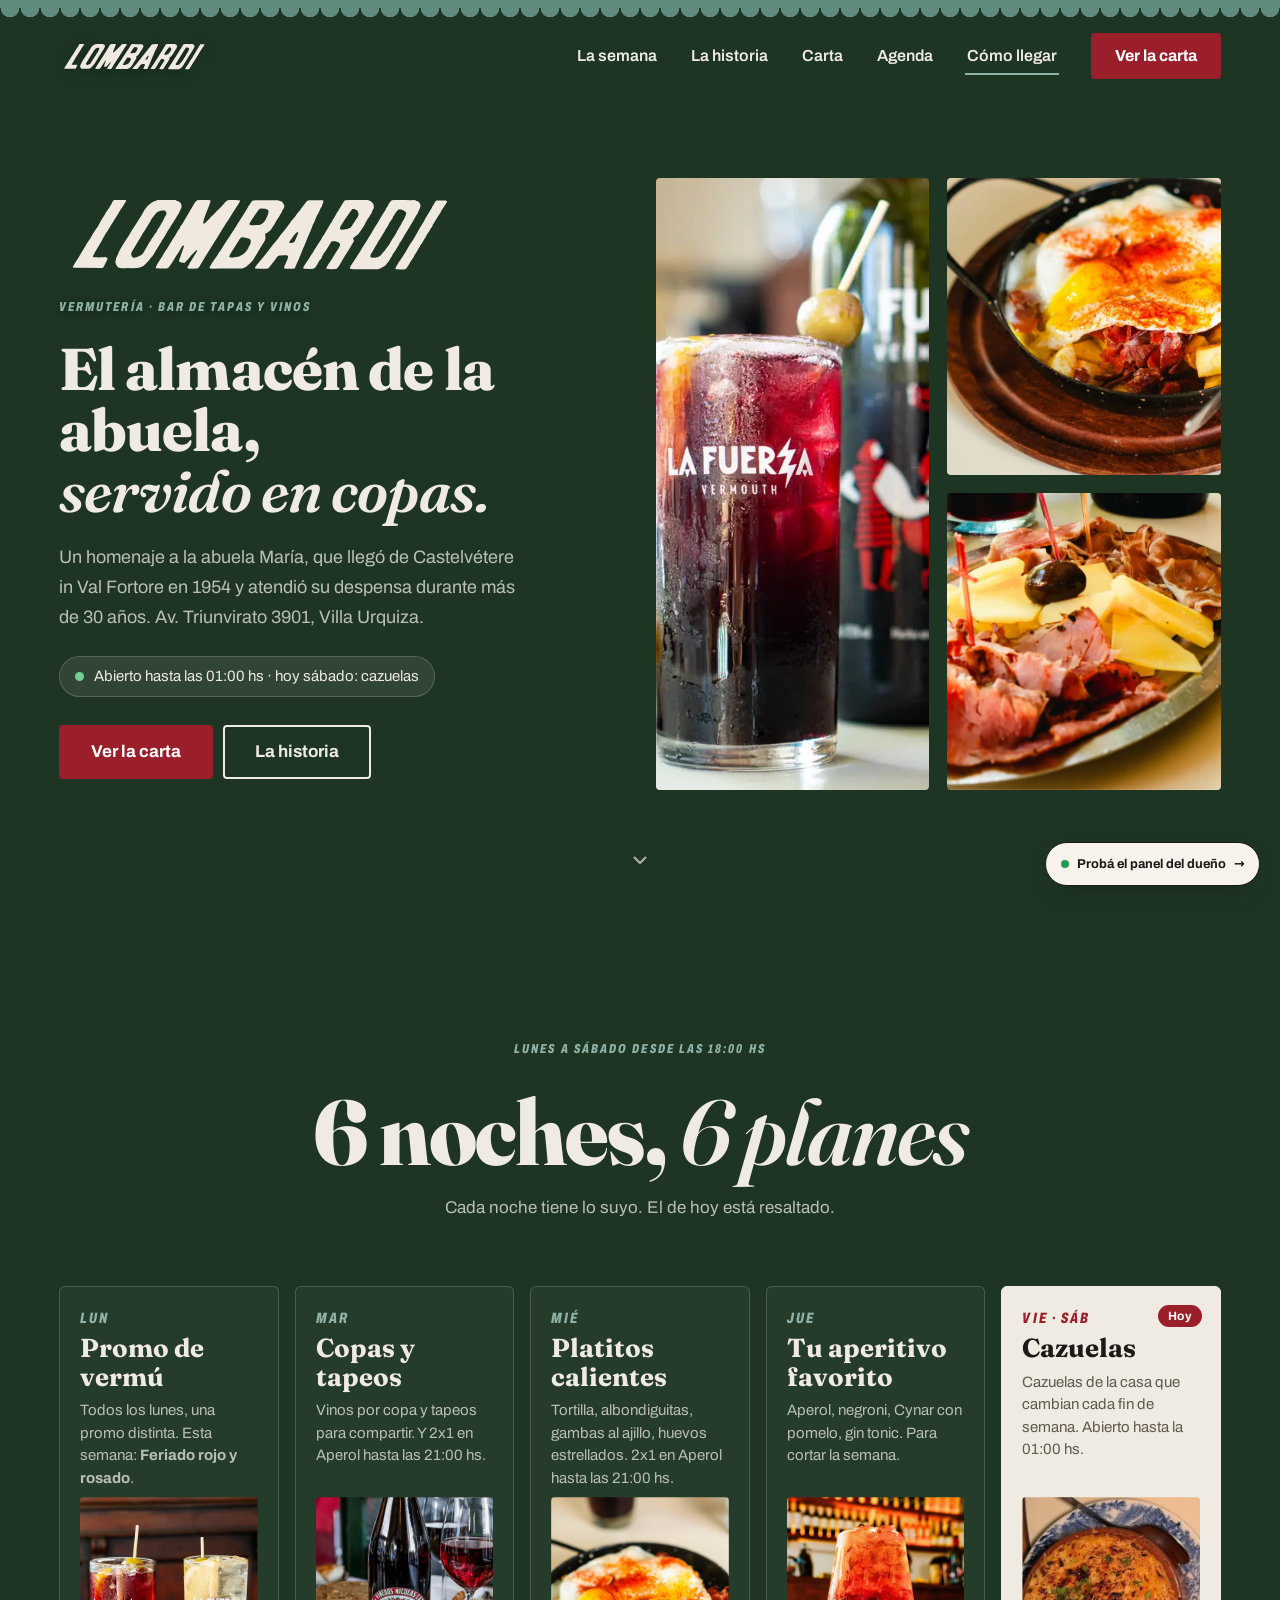
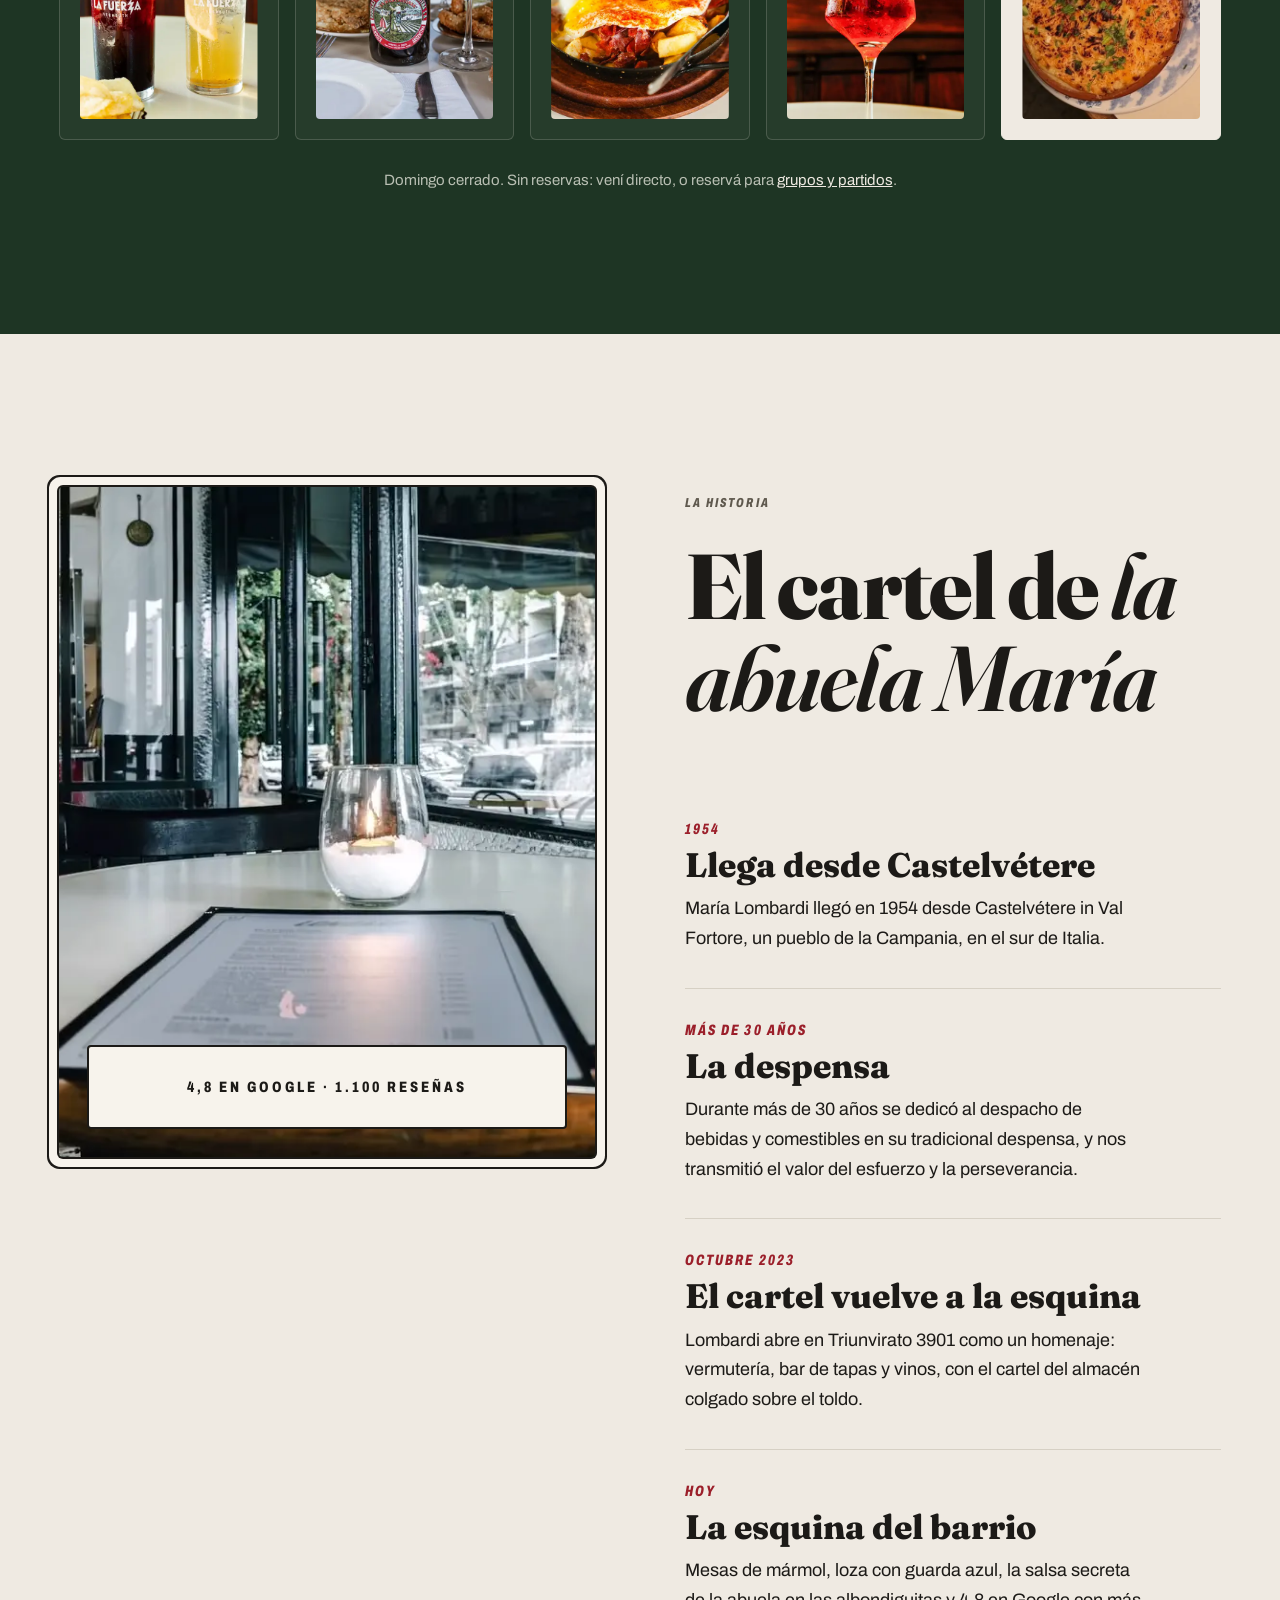
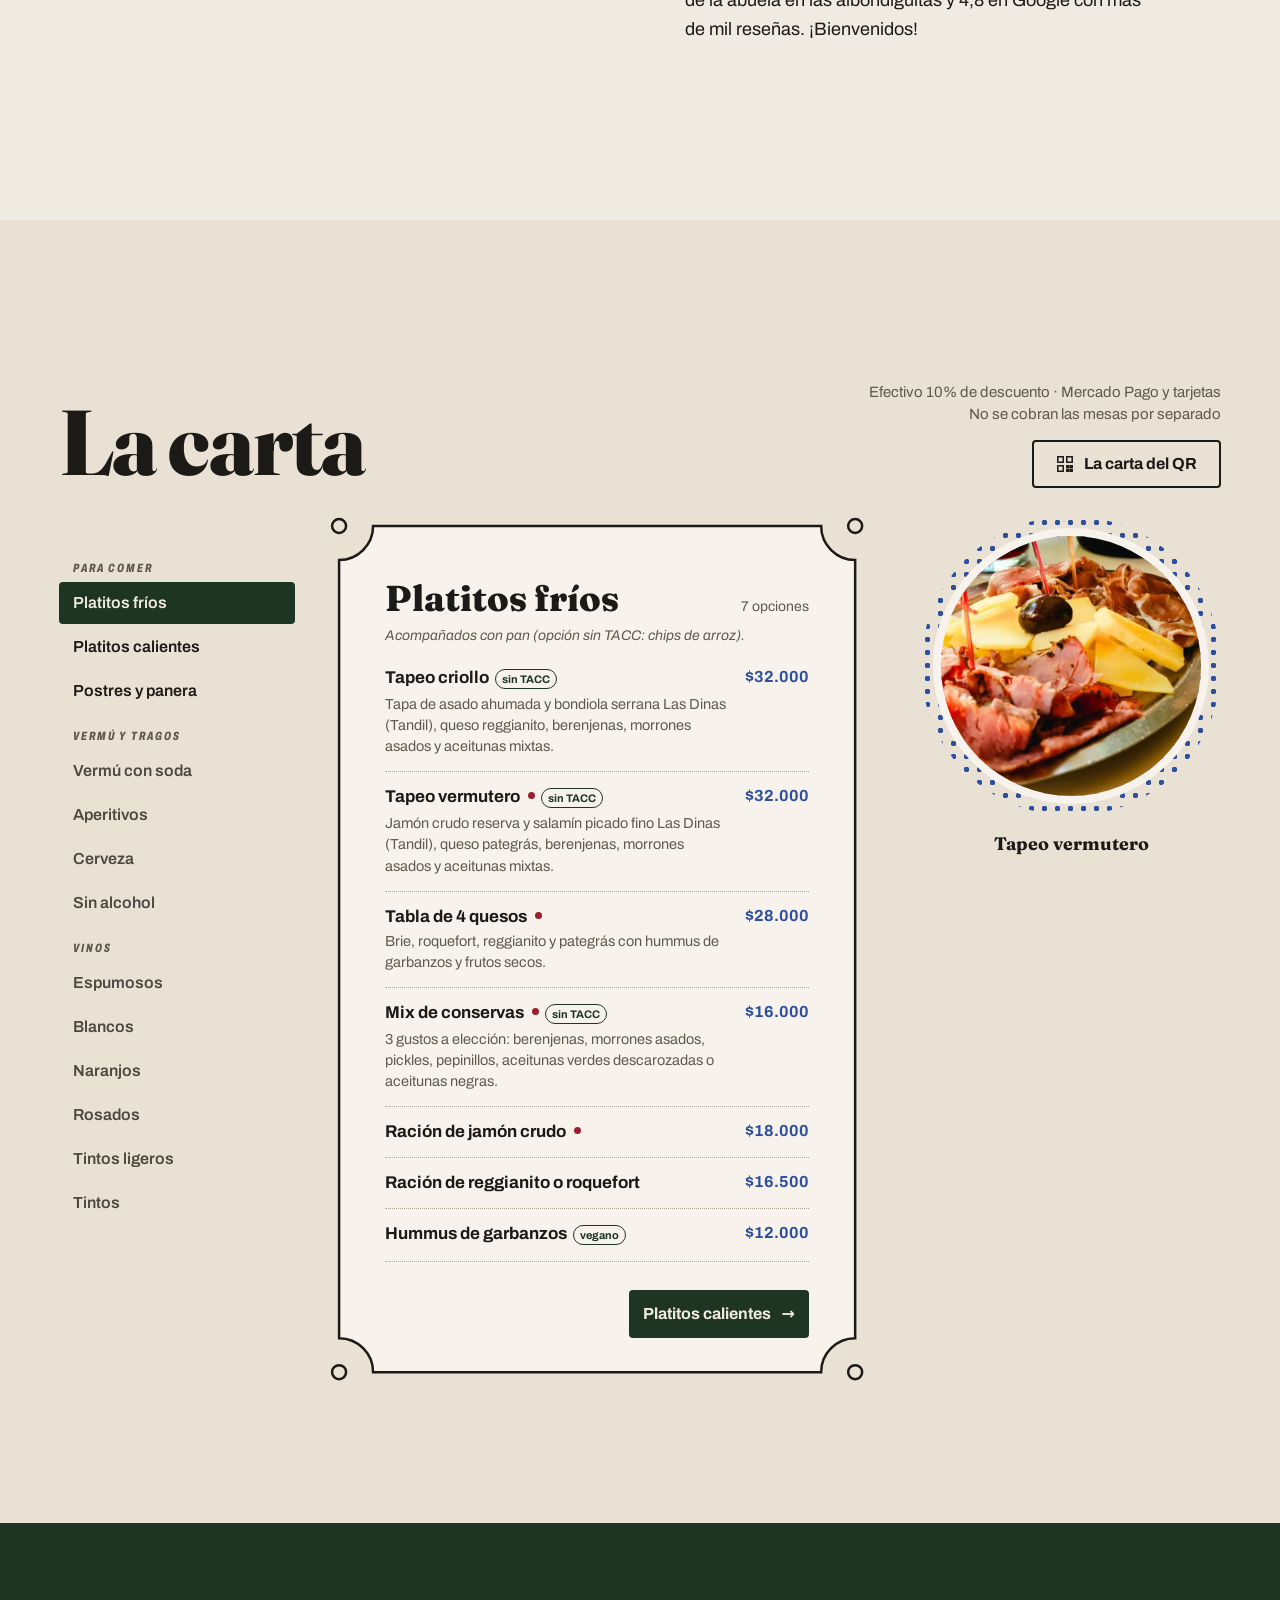
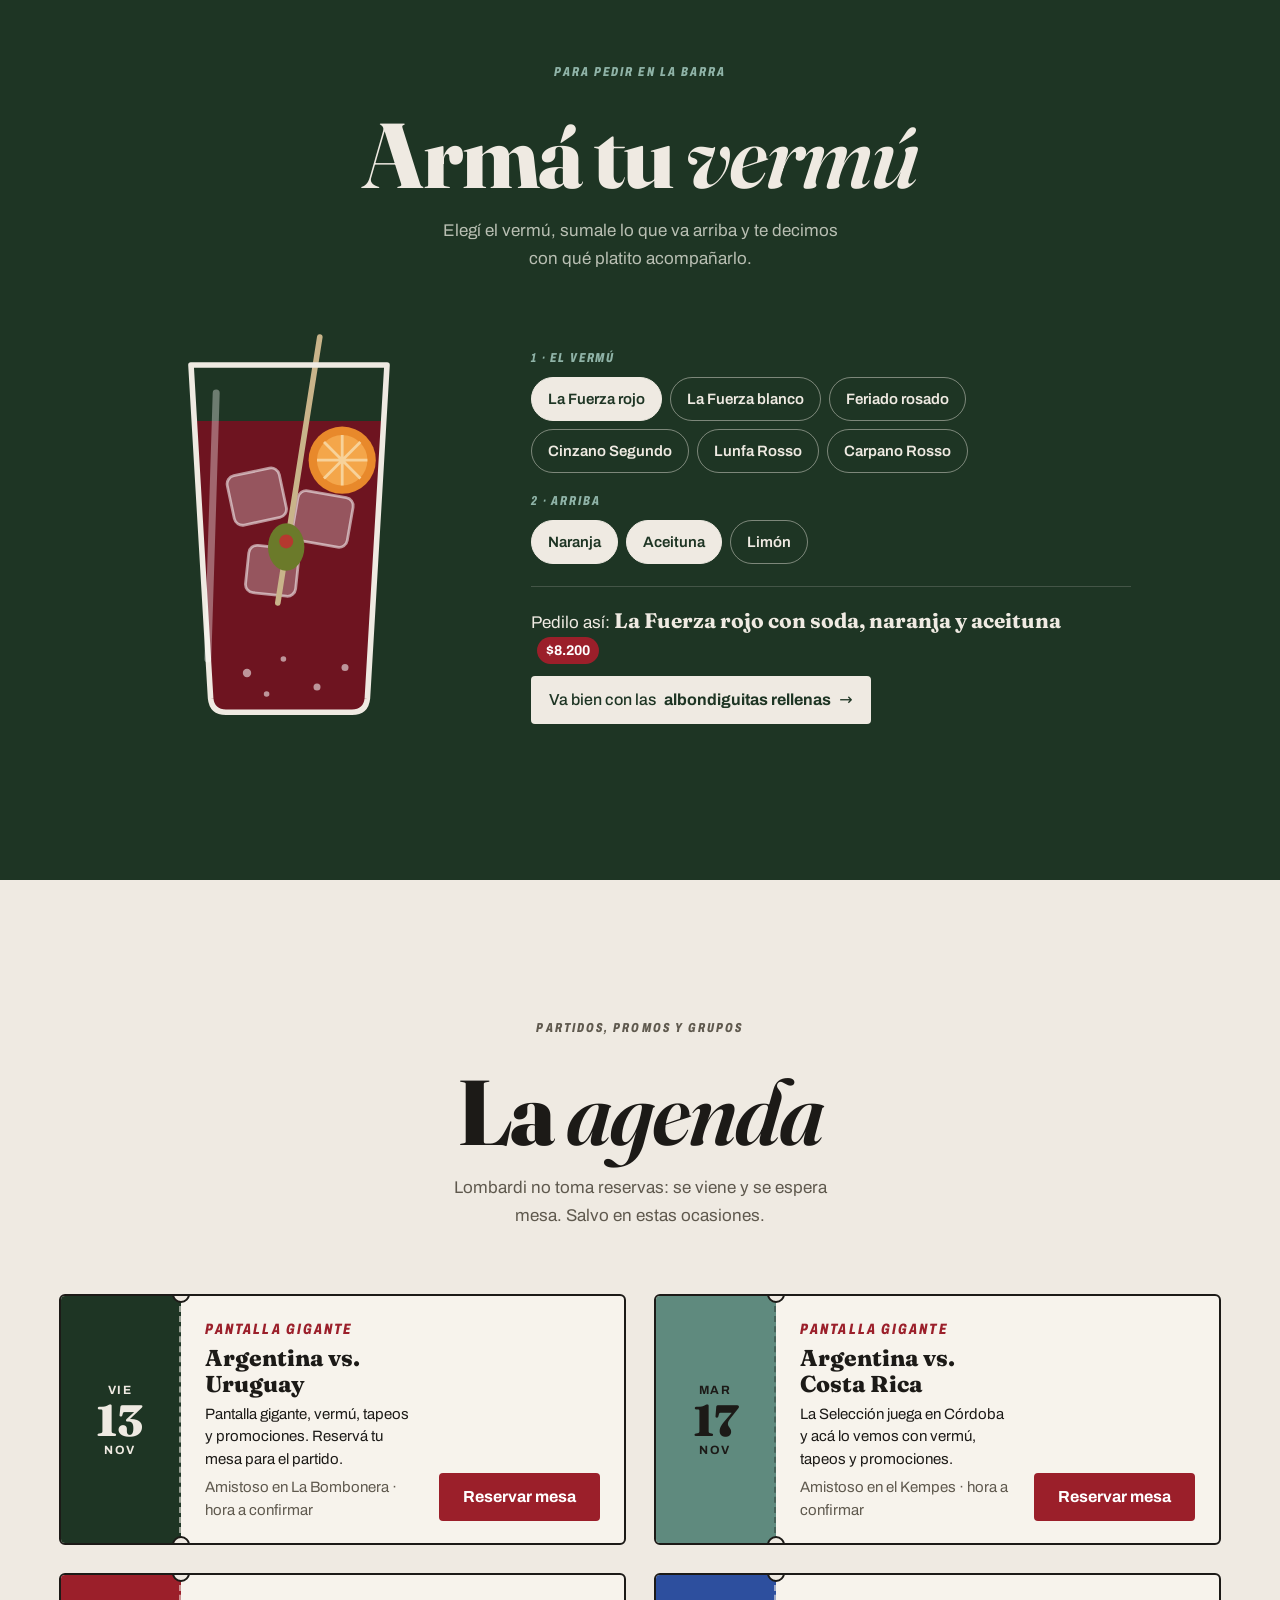
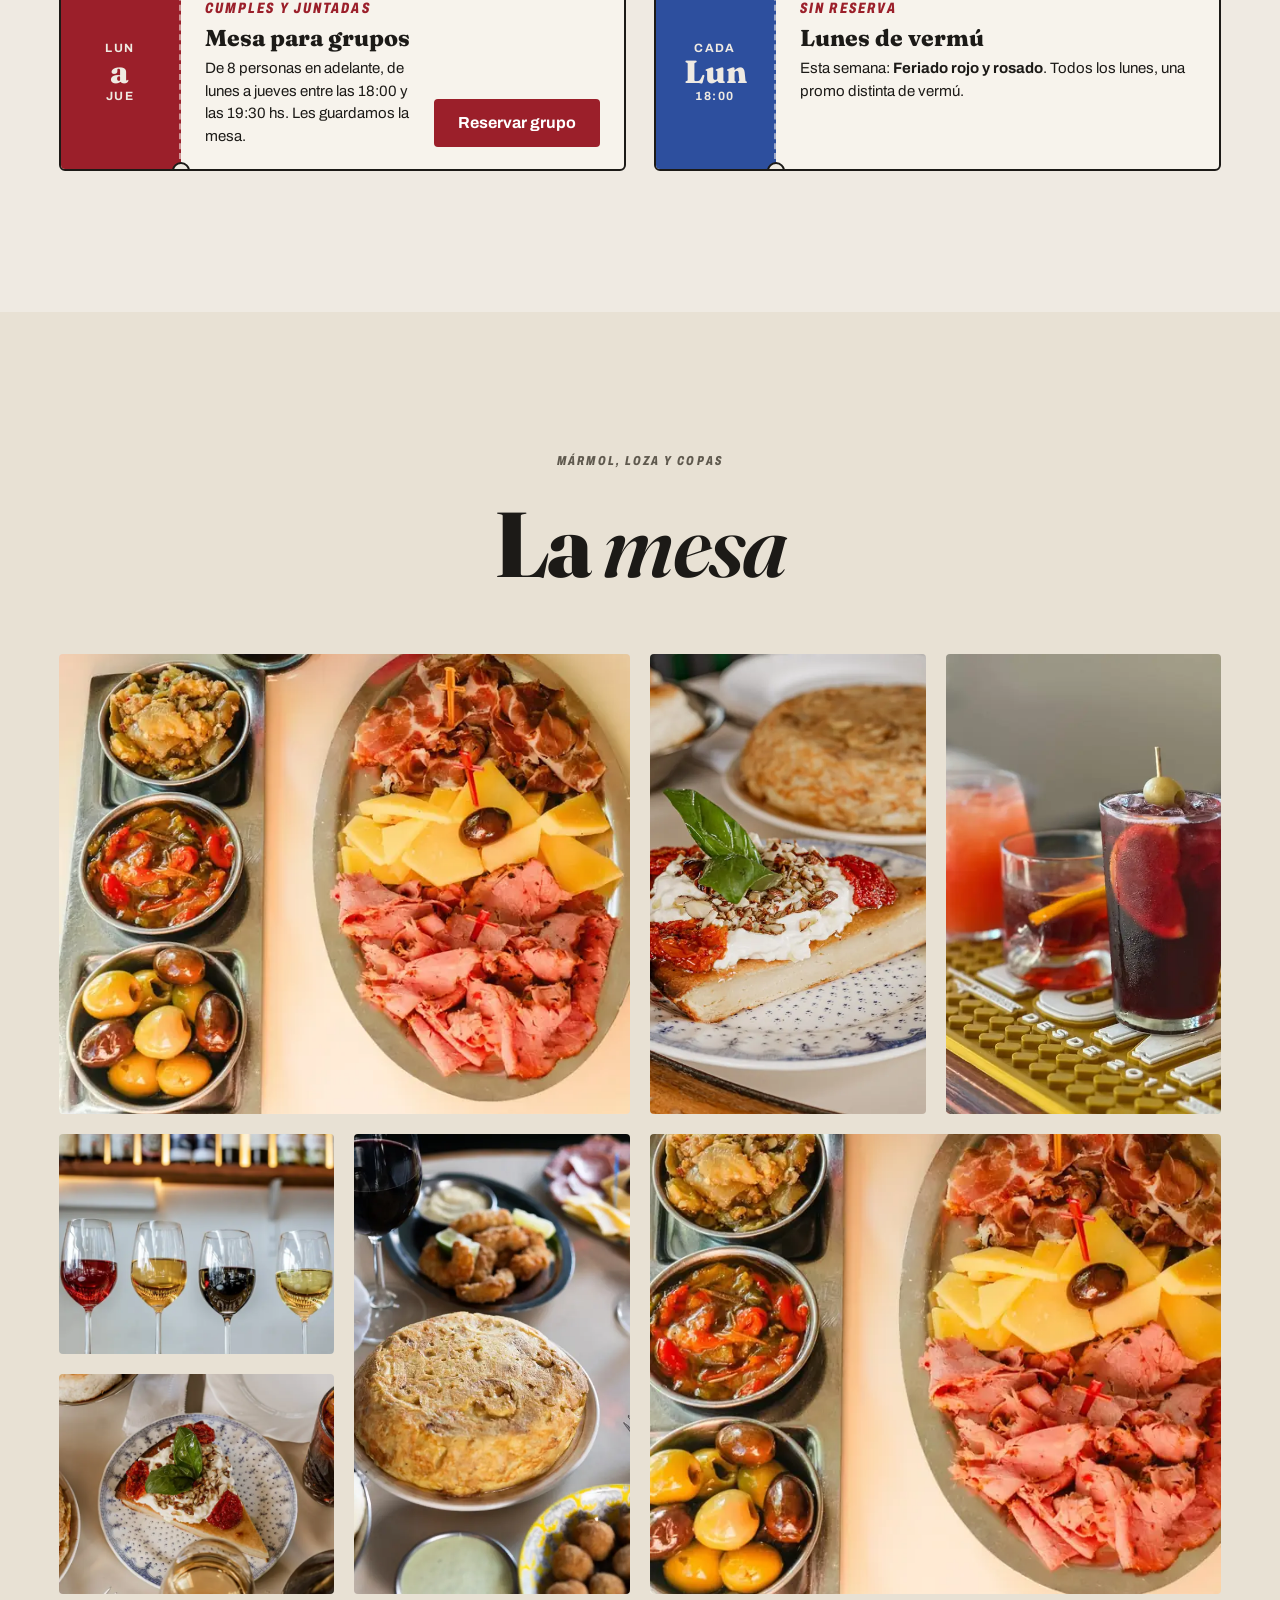
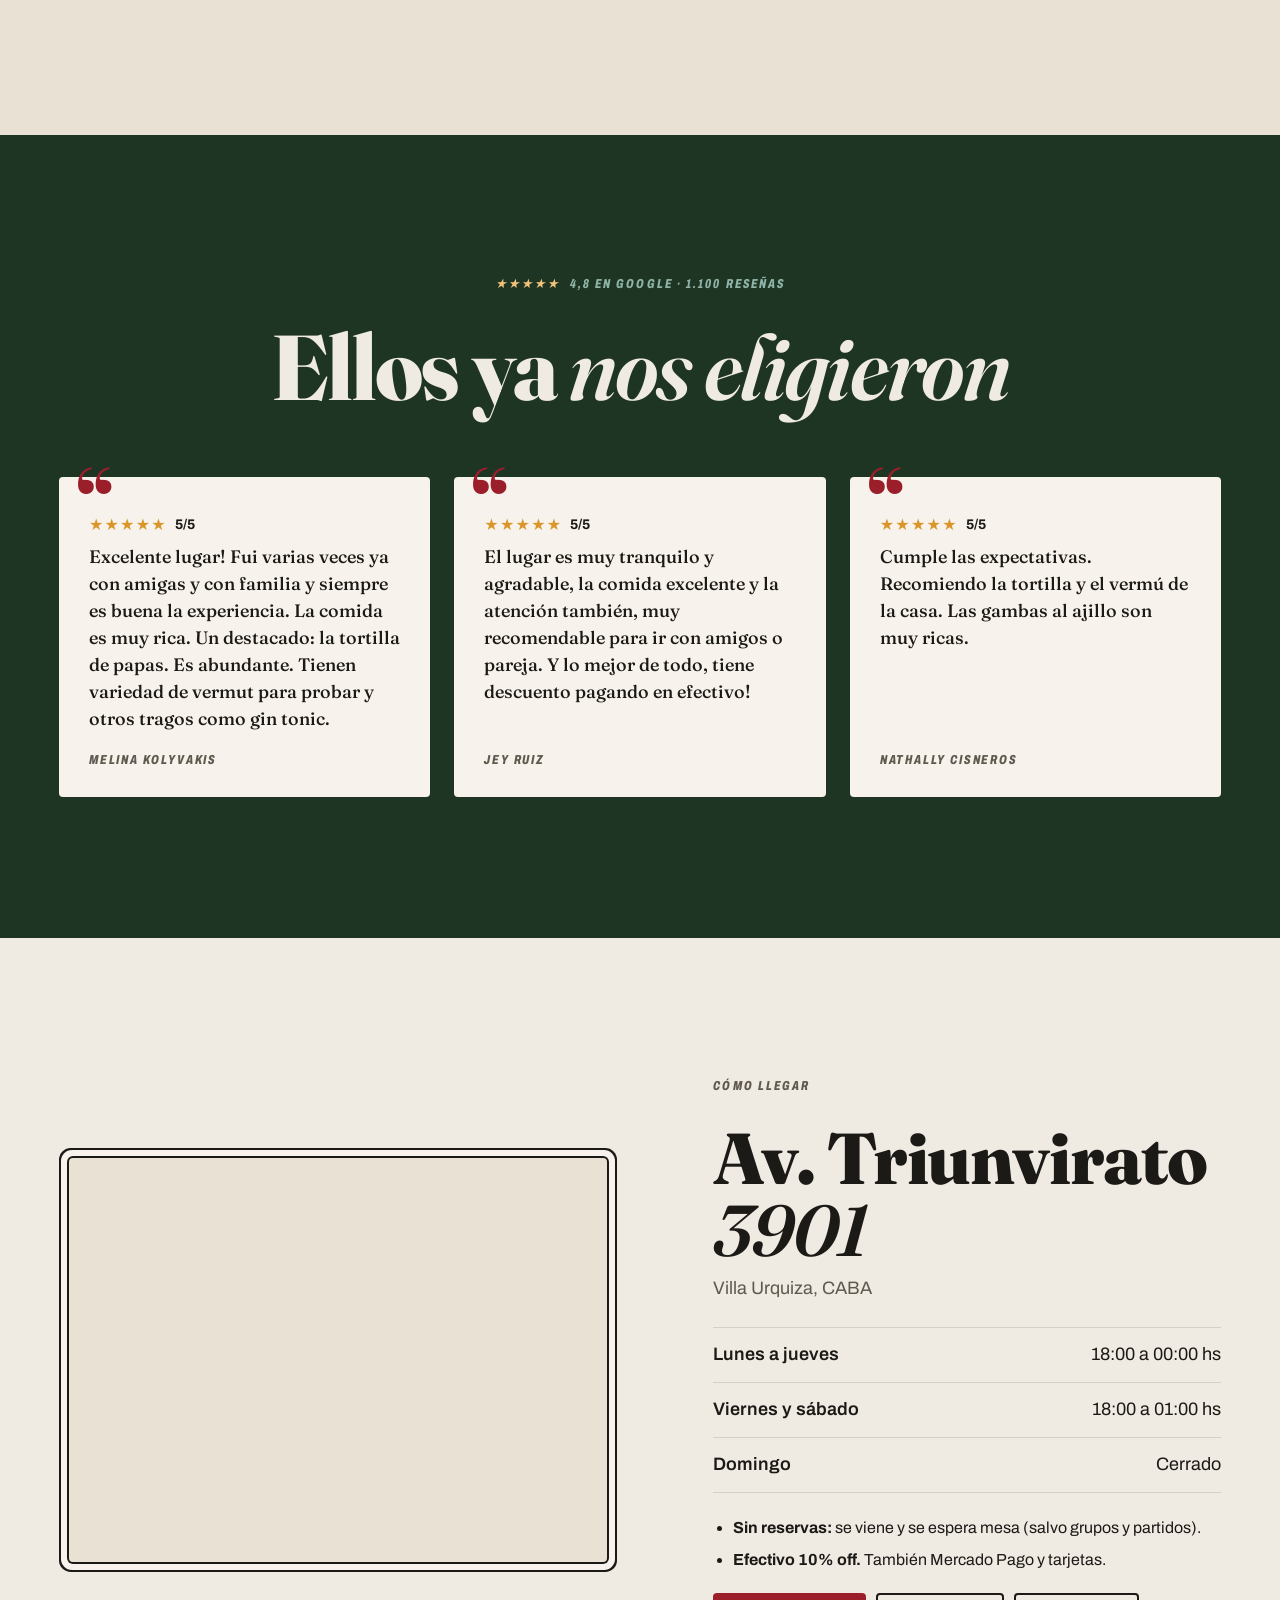
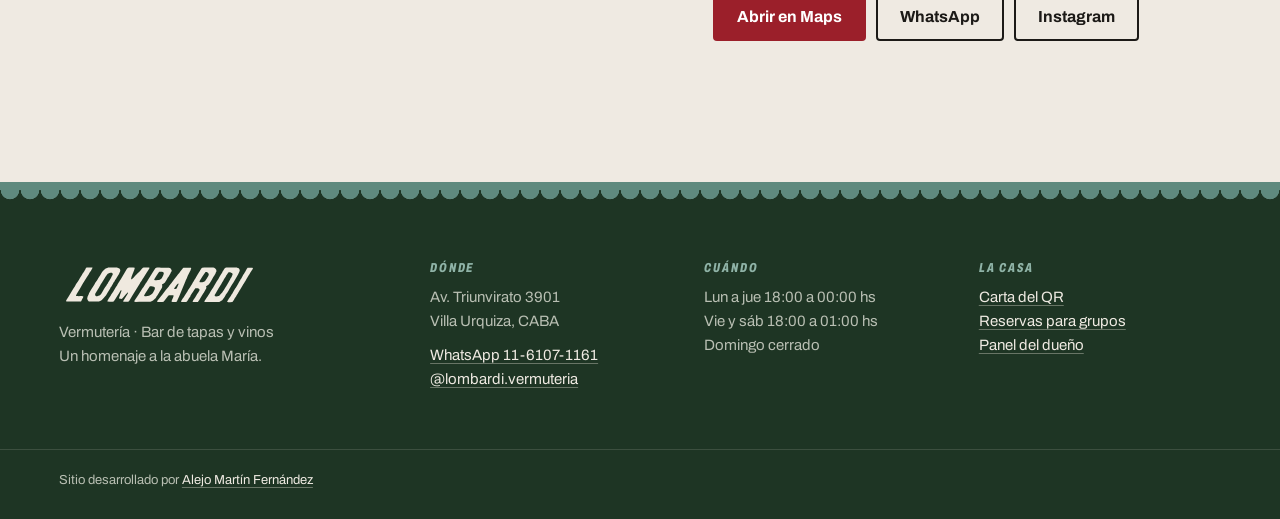
==== commit c6086dd9: "Historia más compacta, íconos de la carta a tamaño, reseñas con 5/5 y mapa de Google en Cómo llegar " ====
--- a/index.html
+++ b/index.html
@@ -30,7 +30,7 @@
 <link rel="preload" as="image" href="img/hero-vermu-900.webp" imagesrcset="img/hero-vermu-640.webp 640w, img/hero-vermu-900.webp 900w, img/hero-vermu-1350.webp 1350w" imagesizes="(min-width:1100px) 34vw, 100vw" fetchpriority="high">
 <link rel="stylesheet" href="css/fonts.css?v=1" data-kit-fonts>
 <link rel="stylesheet" href="kit/kit.css?v=1">
-<link rel="stylesheet" href="css/style.css?v=1">
+<link rel="stylesheet" href="css/style.css?v=2">
 </head>
 <body>
 
@@ -366,9 +366,9 @@
       <h2 class="tit aparece" id="t-resenas">Ellos ya <i>nos eligieron</i></h2>
     </header>
     <div class="citas" data-citas>
-      <blockquote class="cita aparece"><p>Excelente lugar! Fui varias veces ya con amigas y con familia y siempre es buena la experiencia. La comida es muy rica. Un destacado: la tortilla de papas. Es abundante. Tienen variedad de vermut para probar y otros tragos como gin tonic.</p><footer>Melina Kolyvakis</footer></blockquote>
-      <blockquote class="cita aparece"><p>El lugar es muy tranquilo y agradable, la comida excelente y la atención también, muy recomendable para ir con amigos o pareja. Y lo mejor de todo, tiene descuento pagando en efectivo!</p><footer>Jey Ruiz</footer></blockquote>
-      <blockquote class="cita aparece"><p>Cumple las expectativas. Recomiendo la tortilla y el vermú de la casa. Las gambas al ajillo son muy ricas.</p><footer>Nathally Cisneros</footer></blockquote>
+      <blockquote class="cita aparece"><p class="cita__nota"><span class="estrellas" aria-hidden="true">★★★★★</span><span>5/5</span></p><p>Excelente lugar! Fui varias veces ya con amigas y con familia y siempre es buena la experiencia. La comida es muy rica. Un destacado: la tortilla de papas. Es abundante. Tienen variedad de vermut para probar y otros tragos como gin tonic.</p><footer>Melina Kolyvakis</footer></blockquote>
+      <blockquote class="cita aparece"><p class="cita__nota"><span class="estrellas" aria-hidden="true">★★★★★</span><span>5/5</span></p><p>El lugar es muy tranquilo y agradable, la comida excelente y la atención también, muy recomendable para ir con amigos o pareja. Y lo mejor de todo, tiene descuento pagando en efectivo!</p><footer>Jey Ruiz</footer></blockquote>
+      <blockquote class="cita aparece"><p class="cita__nota"><span class="estrellas" aria-hidden="true">★★★★★</span><span>5/5</span></p><p>Cumple las expectativas. Recomiendo la tortilla y el vermú de la casa. Las gambas al ajillo son muy ricas.</p><footer>Nathally Cisneros</footer></blockquote>
     </div>
   </div>
 </section>
@@ -378,8 +378,7 @@
   <div class="cont llegar__in">
     <div class="llegar__mapa aparece">
       <div class="mapa" data-mapa>
-        <img src="img/copas-800.webp" srcset="img/copas-800.webp 800w, img/copas-1350.webp 1350w" sizes="(min-width:1100px) 50vw, 100vw" alt="Copas de vino rosado, blanco y tinto en la barra" width="1350" height="759" loading="lazy" decoding="async">
-        <button type="button" class="mapa__btn" data-mapa-btn>Ver el mapa</button>
+        <iframe title="Mapa: Lombardi Vermutería, Av. Triunvirato 3901, Villa Urquiza" src="https://www.google.com/maps?q=Lombardi+Vermuteria,+Av.+Triunvirato+3901,+CABA&amp;z=16&amp;output=embed" loading="lazy" referrerpolicy="no-referrer-when-downgrade" allowfullscreen></iframe>
       </div>
     </div>
     <div class="llegar__txt">
@@ -430,6 +429,6 @@
   <p class="pie__credito">Sitio desarrollado por <a href="https://alejomfernandez.com.ar" target="_blank" rel="noopener">Alejo Martín Fernández</a></p>
 </footer>
 
-<script type="module" src="js/main.js?v=1"></script>
+<script type="module" src="js/main.js?v=2"></script>
 </body>
 </html>
--- a/css/style.css
+++ b/css/style.css
@@ -122,8 +122,8 @@
 /* ---------- la historia ---------- */
 .historia{background:var(--marmol)}
 .historia__fig{display:none}
-.capitulos{list-style:none;margin:0;padding:0;display:flex;flex-direction:column;gap:56px}
-.cap{display:flex;flex-direction:column;gap:10px}
+.capitulos{list-style:none;margin:0;padding:0;display:flex;flex-direction:column;gap:40px}
+.cap{display:flex;flex-direction:column;gap:8px}
 .cap__f{margin:0 0 10px;aspect-ratio:4/3;border-radius:4px;overflow:hidden;position:relative;box-shadow:0 0 0 2px var(--tinta),0 0 0 8px var(--papel),0 0 0 10px var(--tinta)}
 .cap__f img{width:100%;height:100%;object-fit:cover}
 .cap__f--mapa{background:var(--botella);color:var(--marmol);display:flex;flex-direction:column;align-items:center;justify-content:center;gap:10px;text-align:center;padding:20px}
@@ -165,7 +165,9 @@
 .it__th{width:58px;height:58px;border-radius:50%;padding:3px;background:radial-gradient(circle,var(--loza) 0 1.4px,transparent 1.8px) 0 0/6px 6px;cursor:zoom-in;border:0}
 .it__th img{width:100%;height:100%;object-fit:cover;border-radius:50%;border:2px solid var(--papel)}
 .it__nom{margin:0;font:700 17px/1.3 var(--f-txt);overflow-wrap:anywhere}
-.it__nom .kit-tag{color:var(--botella);display:inline;width:auto;height:auto;margin:0}
+.it__nom .kit-tag{color:var(--botella);display:inline-grid;place-items:center;width:1em;height:1em;margin-left:6px;vertical-align:-.12em}
+.it__nom .kit-tag svg{width:100%;height:100%}
+.it__nom .kit-tag:has(.tag-sintacc),.it__nom .kit-tag:has(.tag-vegano){display:inline;width:auto;height:auto;margin:0}
 .it__desc{margin:3px 0 0;font-size:14.5px;line-height:1.45;color:var(--gris)}
 .it__pre{font:700 16px/1.3 var(--f-txt);color:var(--loza);white-space:nowrap;text-align:right}
 .it__pre small{display:block;font-weight:500;font-size:13px;color:var(--gris)}
@@ -256,16 +258,20 @@
 .estrellas{color:#F2C27B;letter-spacing:.1em;margin-right:6px}
 .citas{display:flex;gap:16px;overflow-x:auto;scroll-snap-type:x mandatory;scrollbar-width:none;margin:0 calc(var(--pad)*-1);padding:4px var(--pad) 8px;scroll-padding:0 var(--pad)}
 .citas::-webkit-scrollbar{display:none}
-.cita{flex:0 0 84%;scroll-snap-align:start;margin:0;padding:26px 24px;background:var(--papel);color:var(--tinta);border-radius:4px;display:flex;flex-direction:column;justify-content:space-between;gap:20px;position:relative}
+.cita{flex:0 0 84%;scroll-snap-align:start;margin:0;padding:34px 24px 26px;background:var(--papel);color:var(--tinta);border-radius:4px;display:flex;flex-direction:column;gap:16px;position:relative}
+.cita footer{margin-top:auto;padding-top:6px}
 .cita::before{content:"“";position:absolute;top:-14px;left:18px;font:800 80px/1 var(--f-tit);color:var(--vermu)}
 .cita p{margin:0;font:500 18px/1.5 var(--f-tit)}
+.cita__nota{display:flex;align-items:center;gap:8px;margin:0 0 -6px!important;font:700 14px/1 var(--f-txt)!important;color:var(--tinta)}
+.cita__nota .estrellas{color:#D9962B;letter-spacing:.08em;margin:0;font-size:16px}
 .cita footer{font:italic 800 13px/1 var(--f-txt);font-stretch:70%;letter-spacing:.14em;text-transform:uppercase;color:var(--gris)}
 
 /* ---------- cómo llegar ---------- */
 .llegar{background:var(--marmol)}
 .llegar__in{display:grid;grid-template-columns:minmax(0,1fr);gap:40px}
-.mapa{position:relative;aspect-ratio:4/3;border-radius:4px;overflow:hidden;box-shadow:0 0 0 2px var(--tinta),0 0 0 8px var(--papel),0 0 0 10px var(--tinta);margin:10px;background:var(--pared)}
+.mapa{position:relative;aspect-ratio:4/3;min-height:300px;border-radius:4px;overflow:hidden;box-shadow:0 0 0 2px var(--tinta),0 0 0 8px var(--papel),0 0 0 10px var(--tinta);margin:10px;background:var(--pared)}
 .mapa img,.mapa iframe{position:absolute;inset:0;width:100%;height:100%;object-fit:cover;border:0}
+/* (sin botón: el mapa carga directo) */
 .mapa__btn{position:absolute;left:50%;top:50%;transform:translate(-50%,-50%);min-height:48px;padding:0 22px;border-radius:999px;border:0;background:var(--botella);color:var(--marmol);font:700 16px/1 var(--f-txt);cursor:pointer;box-shadow:0 10px 30px -10px rgba(0,0,0,.6)}
 .llegar__txt{display:flex;flex-direction:column;gap:12px}
 .llegar__txt .tit{font-size:clamp(36px,8vw,72px)}
@@ -407,10 +413,10 @@
   .hfig__txt--logo img{width:240px;height:auto}
   .historia__txt{padding-top:20px}
   .capitulos{gap:0}
-  .cap{min-height:62vh;justify-content:center;padding:40px 0;gap:14px;border-top:1px solid var(--linea)}
+  .cap{padding:34px 0;gap:10px;border-top:1px solid var(--linea)}
   .cap:first-child{border-top:0}
   .cap__f{display:none}
-  .cap h3{font-size:40px}
+  .cap h3{font-size:34px}
   .cap p{font-size:18px;max-width:46ch}
   .cap__año{font-size:15px}
   .js .cap{opacity:.28;transform:none;transition:opacity .6s var(--ease)}
@@ -473,7 +479,7 @@
   @media (hover:hover){.mazo .foto:hover img{transform:scale(1.05)}}
 
   .citas{display:grid;grid-template-columns:repeat(3,minmax(0,1fr));gap:24px;overflow:visible;margin:0;padding:0}
-  .cita{padding:34px 30px}
+  .cita{padding:40px 30px 30px}
 
   .llegar__in{grid-template-columns:1.1fr 1fr;gap:96px}
 }
